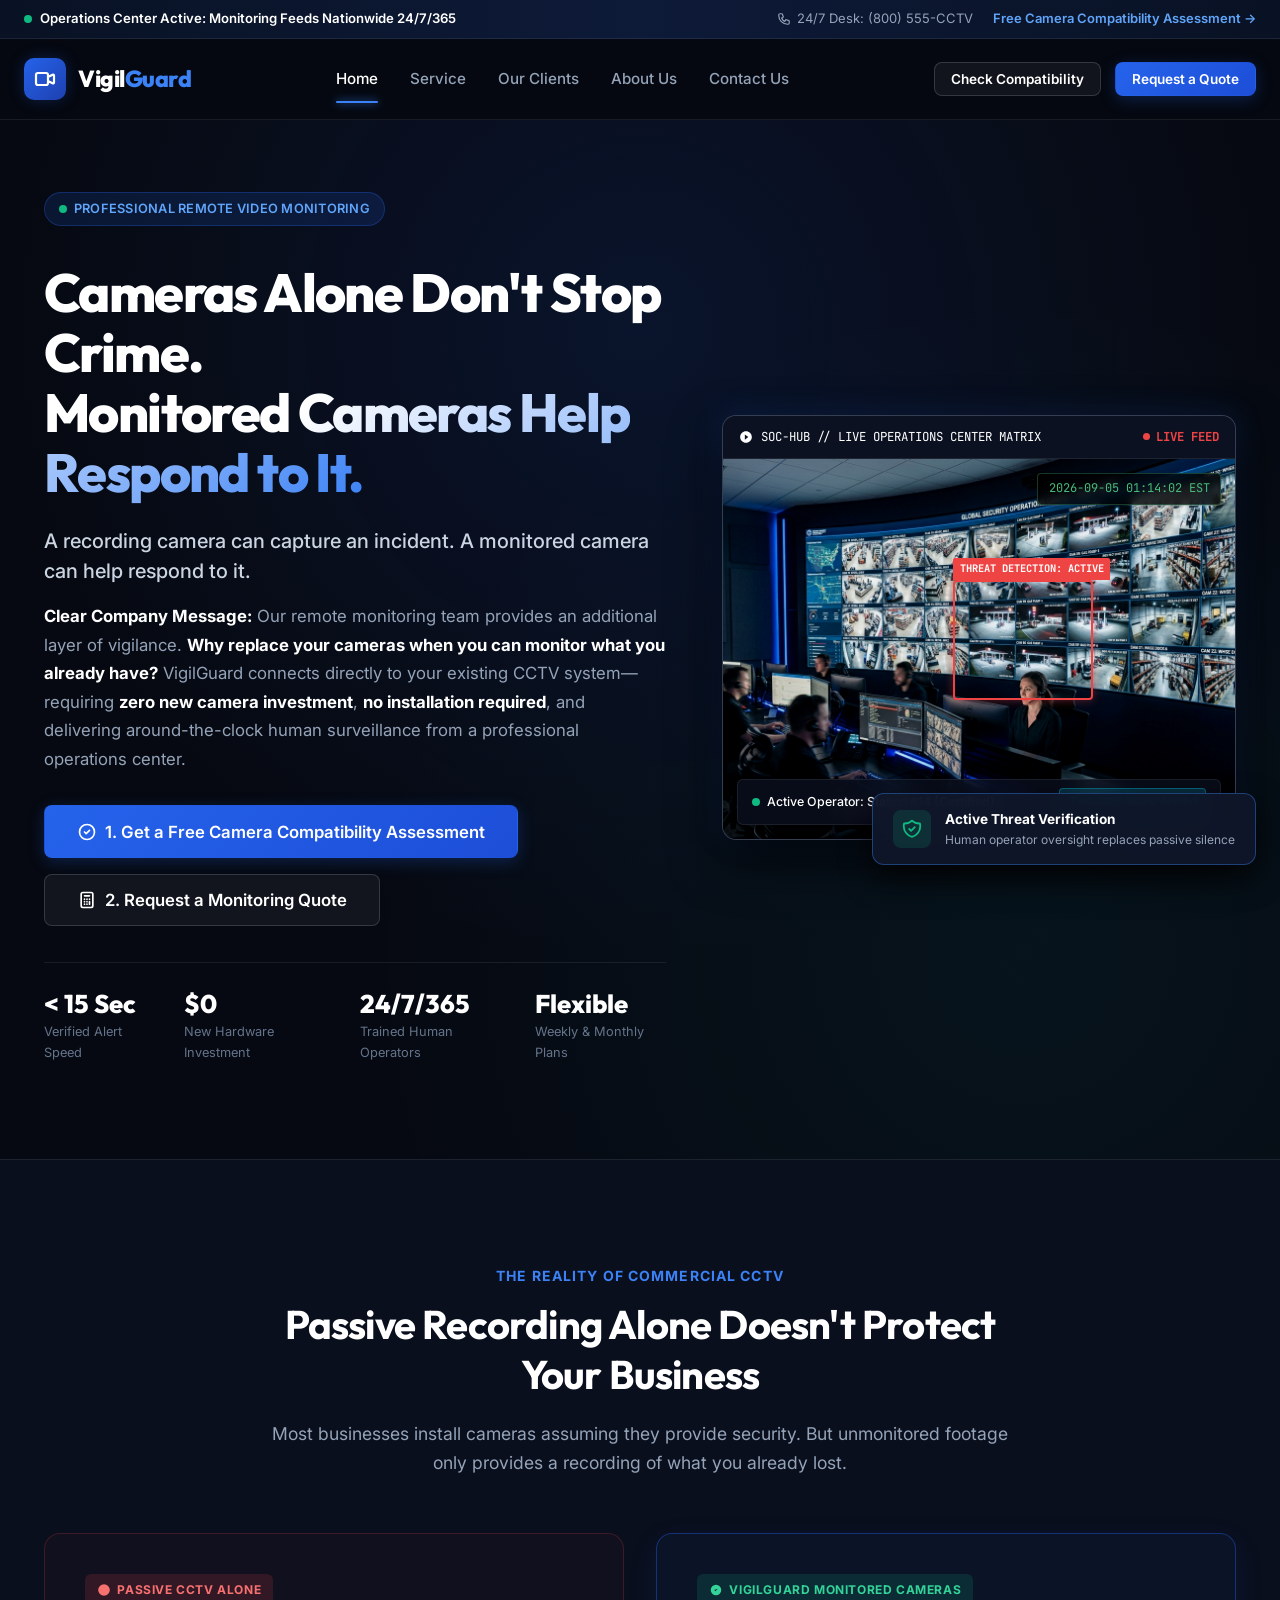
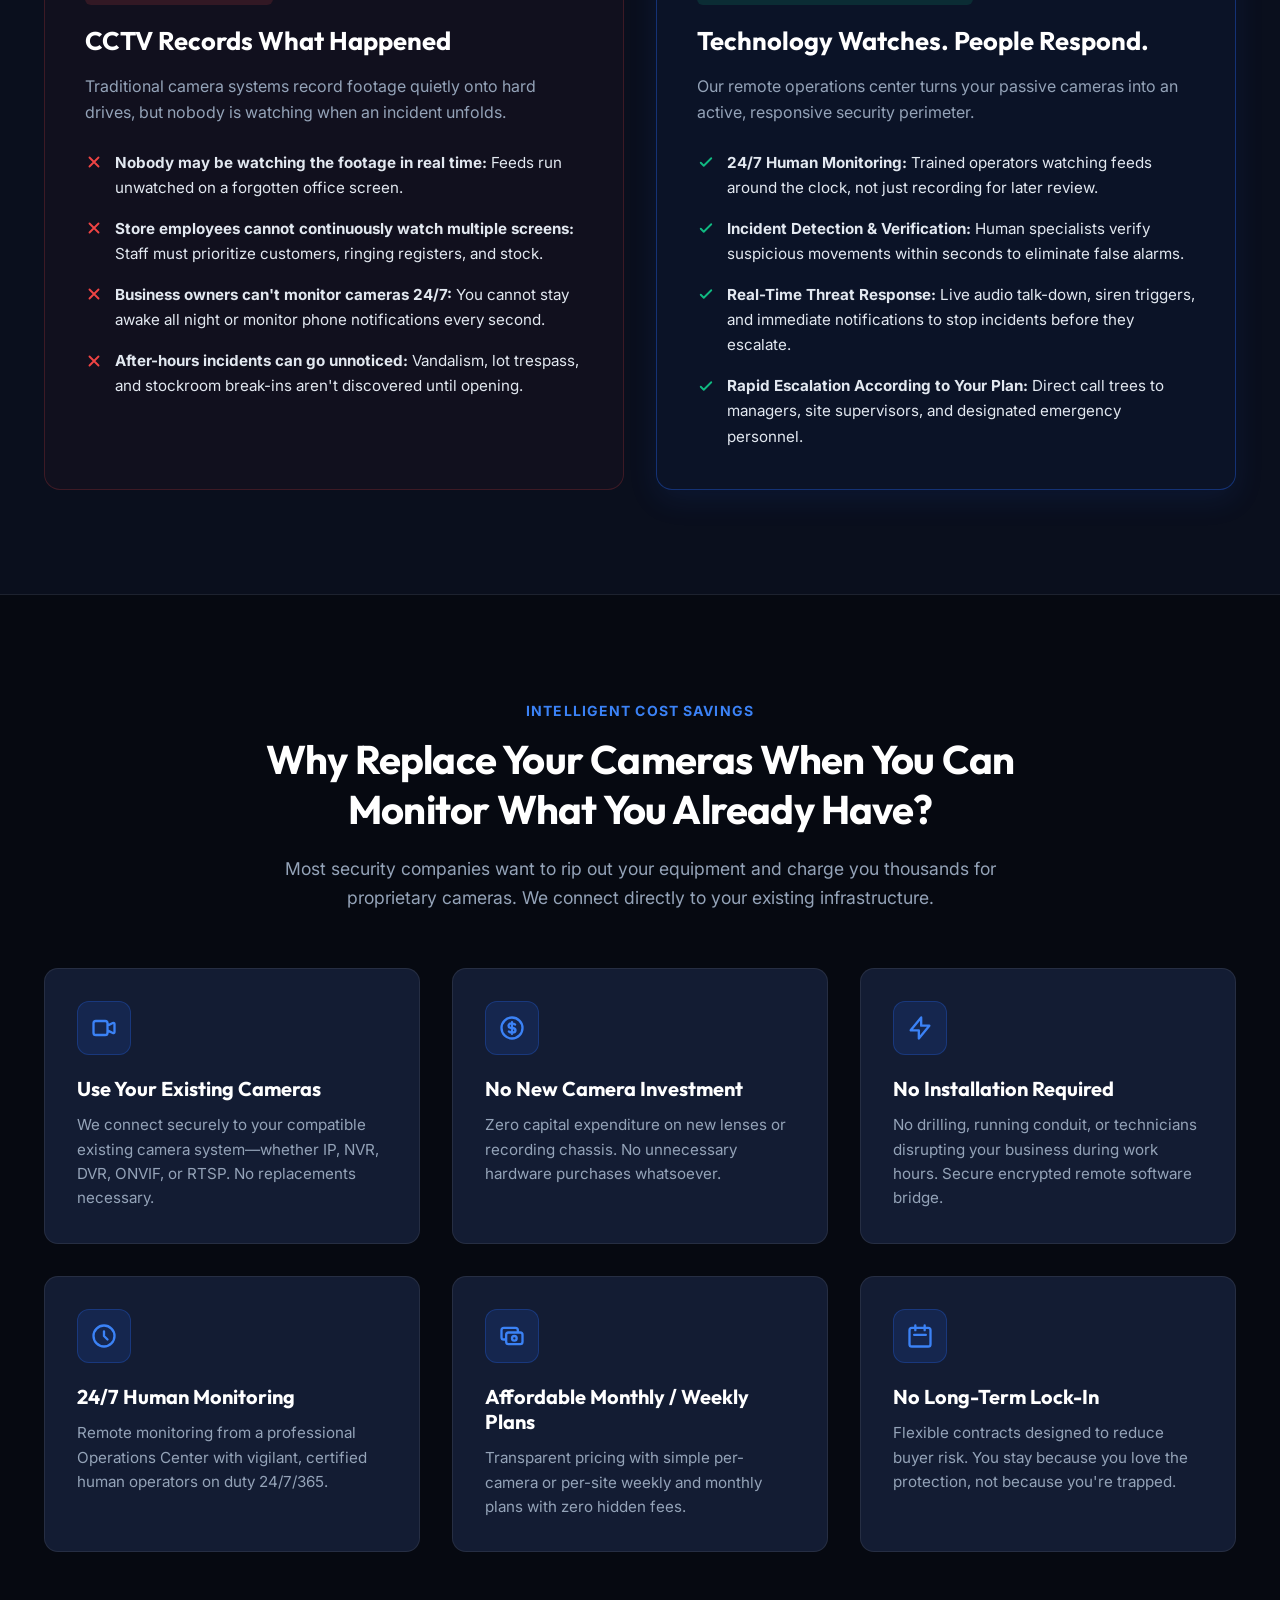
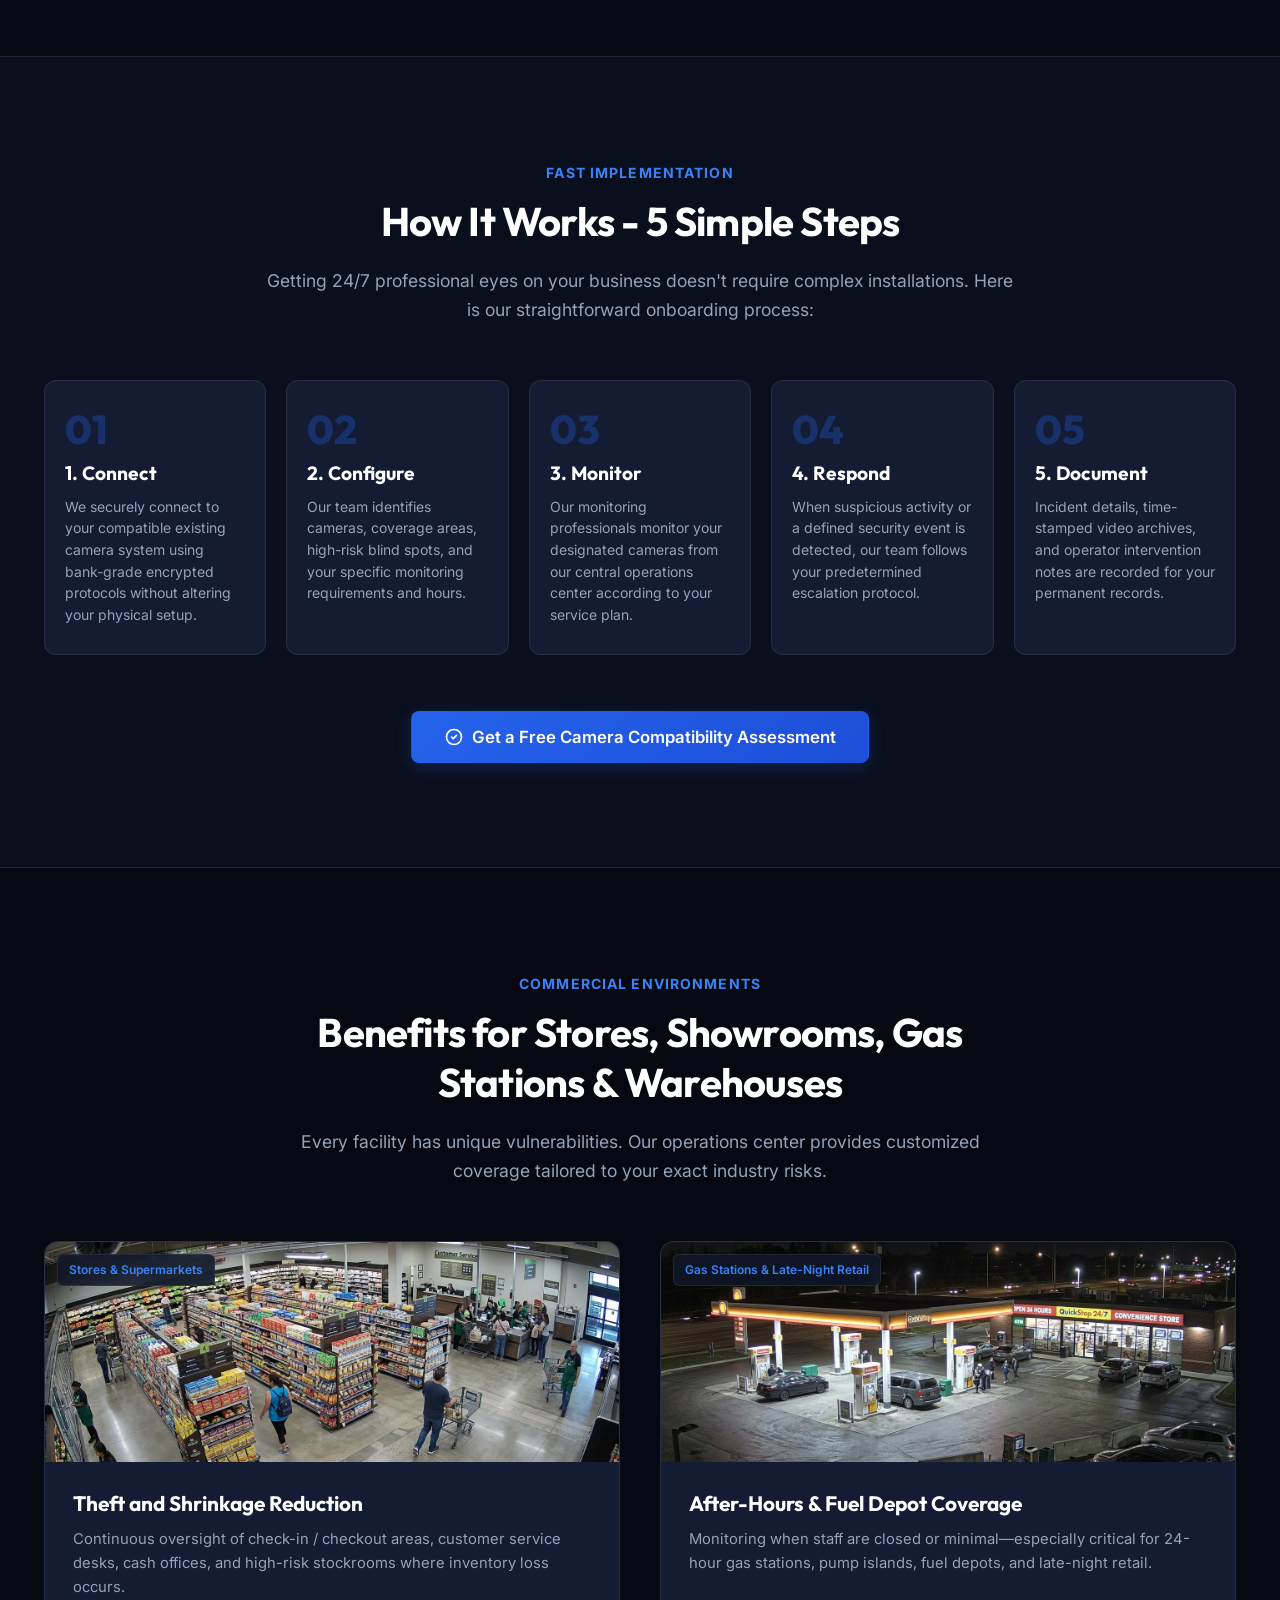
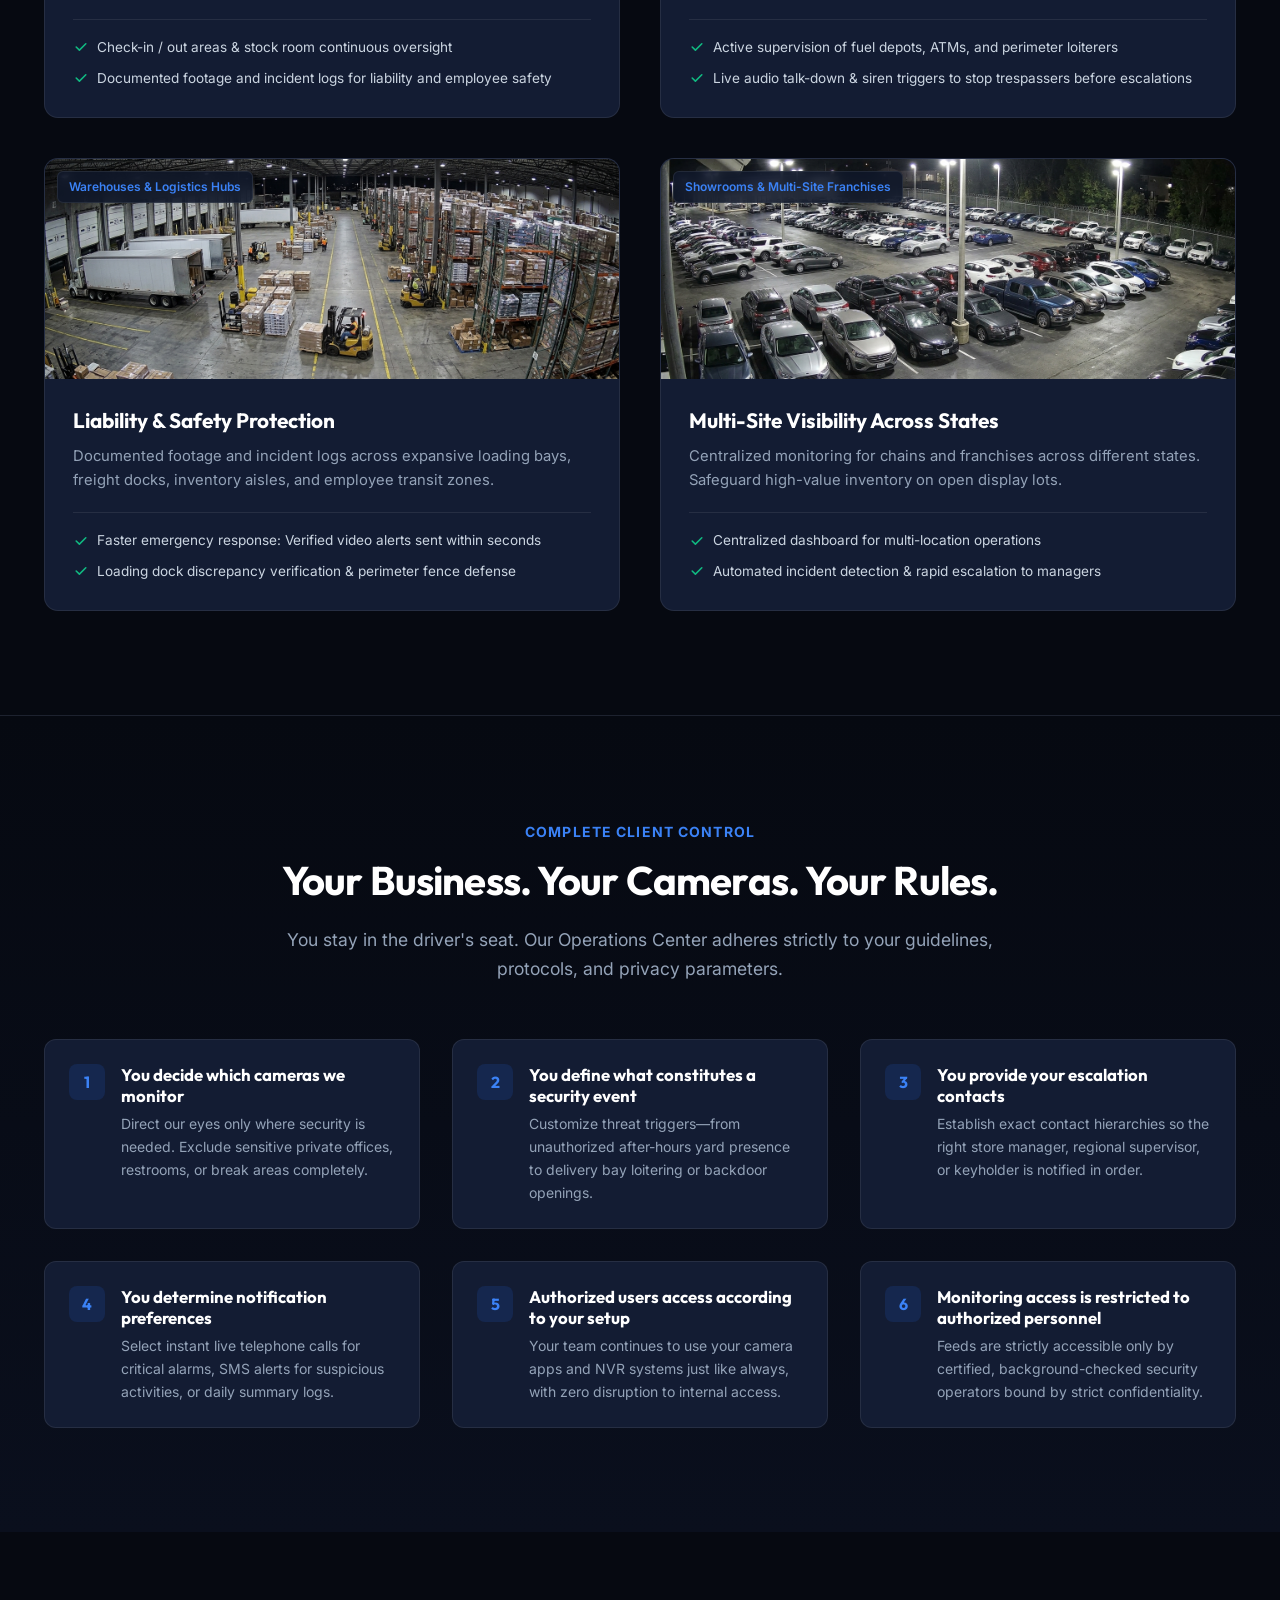
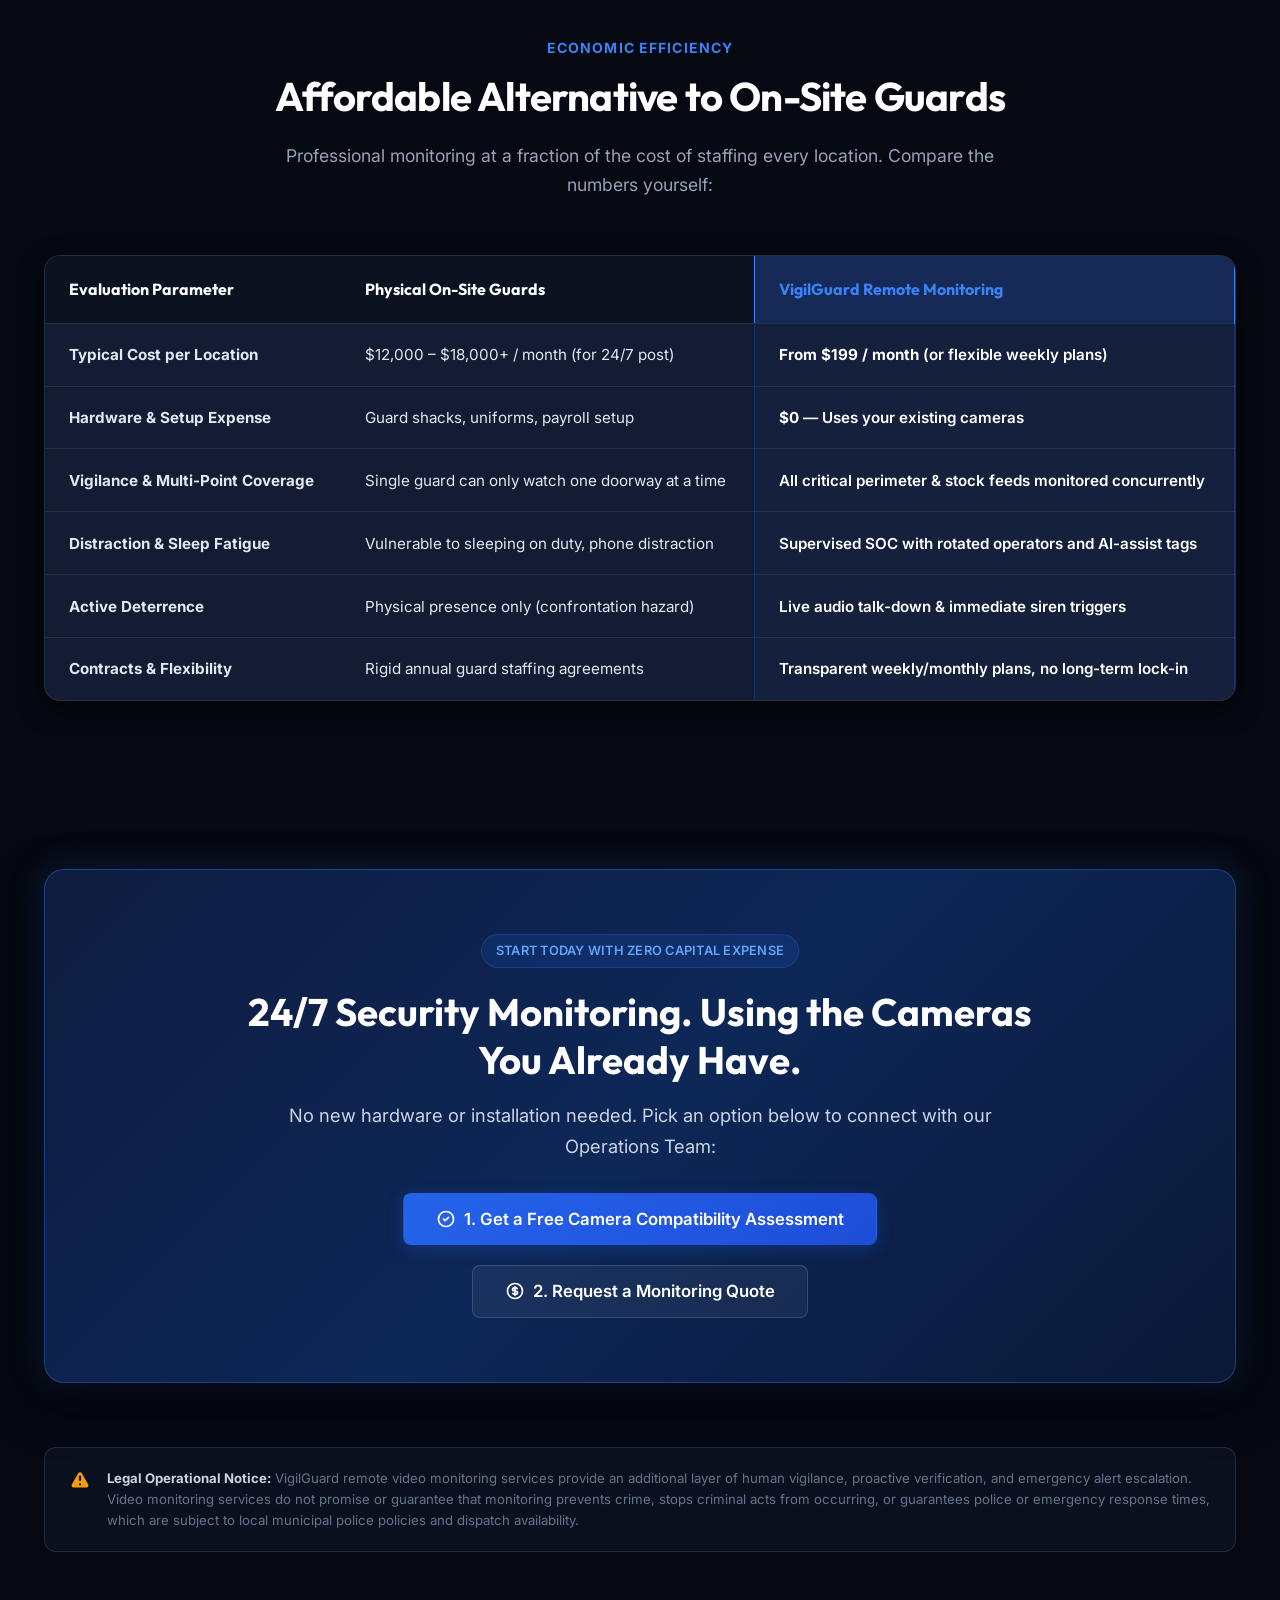
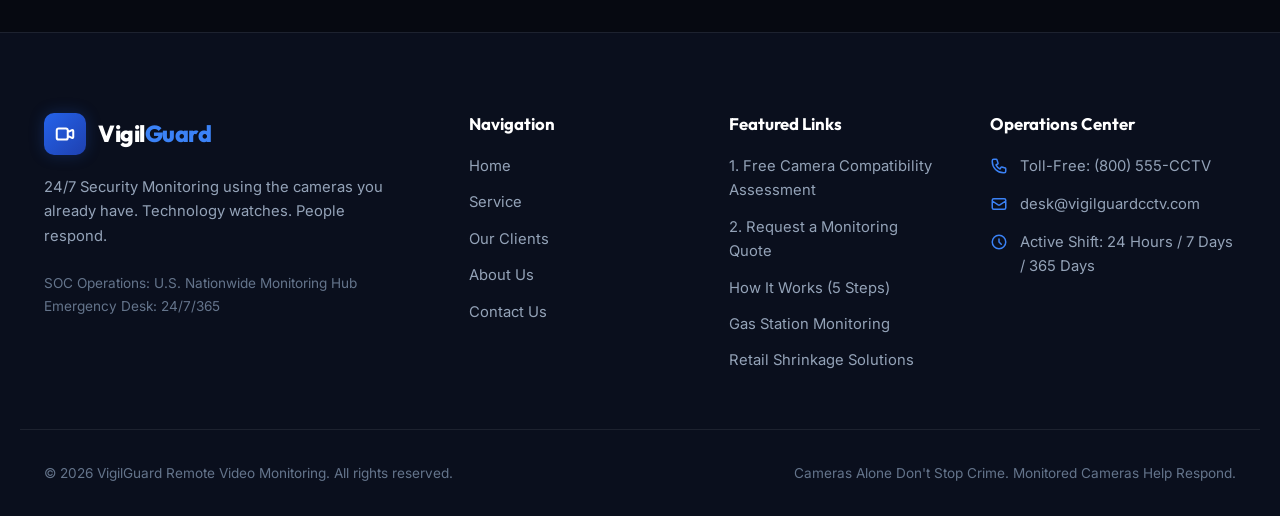
==== index.html @ 1b57db6b "VigilGuard-CCTV-Website-Initial-Commit" ====
<!DOCTYPE html>
<html lang="en">
<head>
  <meta charset="UTF-8">
  <meta name="viewport" content="width=device-width, initial-scale=1.0">
  <title>VigilGuard | 24/7 Remote CCTV Video Monitoring Using Your Existing Cameras</title>
  <meta name="description" content="Cameras alone don't stop crime. Transform your existing CCTV cameras into an active 24/7 monitored security operations center. No new hardware, no installation required.">
  <link rel="preconnect" href="https://fonts.googleapis.com">
  <link rel="preconnect" href="https://fonts.gstatic.com" crossorigin>
  <link href="https://fonts.googleapis.com/css2?family=Inter:wght@400;500;600;700&family=JetBrains+Mono:wght@400;500;600;700&family=Outfit:wght@600;700;800;900&display=swap" rel="stylesheet">
  <link rel="stylesheet" href="assets/css/style.css">
</head>
<body>

  <!-- Top Operational Status Bar -->
  <div class="top-status-bar">
    <div class="container-wide top-status-content">
      <div class="live-indicator">
        <span class="pulse-dot"></span>
        <span>Operations Center Active: Monitoring Feeds Nationwide 24/7/365</span>
      </div>
      <div class="top-links">
        <span class="top-link-item">
          <svg width="14" height="14" fill="none" stroke="currentColor" stroke-width="2" viewBox="0 0 24 24"><path d="M3 5a2 2 0 012-2h3.28a1 1 0 01.948.684l1.498 4.493a1 1 0 01-.502 1.21l-2.257 1.13a11.042 11.042 0 005.516 5.516l1.13-2.257a1 1 0 011.21-.502l4.493 1.498a1 1 0 01.684.949V19a2 2 0 01-2 2h-1C9.716 21 3 14.284 3 6V5z"/></svg>
          24/7 Desk: (800) 555-CCTV
        </span>
        <a href="#" class="top-link-item open-assessment-modal" style="color: #60a5fa; font-weight: 600;">
          Free Camera Compatibility Assessment &rarr;
        </a>
      </div>
    </div>
  </div>

  <!-- Header & Navigation -->
  <header class="site-header">
    <div class="container-wide header-container">
      <a href="index.html" class="brand-logo">
        <div class="brand-logo-icon">
          <svg width="24" height="24" fill="none" stroke="currentColor" stroke-width="2.2" viewBox="0 0 24 24"><path stroke-linecap="round" stroke-linejoin="round" d="M15 10l4.553-2.276A1 1 0 0121 8.618v6.764a1 1 0 01-1.447.894L15 14M5 18h8a2 2 0 002-2V8a2 2 0 00-2-2H5a2 2 0 00-2 2v8a2 2 0 002 2z"/></svg>
        </div>
        <div>Vigil<span>Guard</span></div>
      </a>

      <nav class="nav-menu">
        <a href="index.html" class="nav-link active">Home</a>
        <a href="services.html" class="nav-link">Service</a>
        <a href="clients.html" class="nav-link">Our Clients</a>
        <a href="about.html" class="nav-link">About Us</a>
        <a href="contact.html" class="nav-link">Contact Us</a>
      </nav>

      <div class="header-actions">
        <button class="btn btn-secondary btn-sm open-assessment-modal">Check Compatibility</button>
        <button class="btn btn-primary btn-sm open-quote-modal">Request a Quote</button>
      </div>

      <button class="mobile-toggle" aria-label="Toggle Navigation">
        <svg width="28" height="28" fill="none" stroke="currentColor" stroke-width="2" viewBox="0 0 24 24"><path stroke-linecap="round" stroke-linejoin="round" d="M4 6h16M4 12h16M4 18h16"/></svg>
      </button>
    </div>
  </header>

  <!-- Hero Section -->
  <section class="hero-section">
    <div class="container hero-grid">
      <div class="hero-content">
        <div class="badge badge-blue" style="margin-bottom: 1rem;">
          <span class="pulse-dot"></span>
          Professional Remote Video Monitoring
        </div>
        <h1 class="hero-headline">
          Cameras Alone Don't Stop Crime. <br>
          <span class="text-gradient">Monitored Cameras Help Respond to It.</span>
        </h1>
        <p class="hero-subheadline">
          A recording camera can capture an incident. A monitored camera can help respond to it.
        </p>
        <p class="hero-statement">
          <strong>Clear Company Message:</strong> Our remote monitoring team provides an additional layer of vigilance. <strong>Why replace your cameras when you can monitor what you already have?</strong> VigilGuard connects directly to your existing CCTV system—requiring <strong>zero new camera investment</strong>, <strong>no installation required</strong>, and delivering around-the-clock human surveillance from a professional operations center.
        </p>

        <div class="hero-cta-group">
          <button class="btn btn-primary btn-lg open-assessment-modal">
            <svg width="20" height="20" fill="none" stroke="currentColor" stroke-width="2" viewBox="0 0 24 24"><path stroke-linecap="round" stroke-linejoin="round" d="M9 12l2 2 4-4m6 2a9 9 0 11-18 0 9 9 0 0118 0z"/></svg>
            1. Get a Free Camera Compatibility Assessment
          </button>
          <button class="btn btn-secondary btn-lg open-quote-modal">
            <svg width="20" height="20" fill="none" stroke="currentColor" stroke-width="2" viewBox="0 0 24 24"><path stroke-linecap="round" stroke-linejoin="round" d="M9 7h6m0 10v-3m-3 3h.01M9 17h.01M9 14h.01M12 14h.01M15 11h.01M12 11h.01M9 11h.01M7 21h10a2 2 0 002-2V5a2 2 0 00-2-2H7a2 2 0 00-2 2v14a2 2 0 002 2z"/></svg>
            2. Request a Monitoring Quote
          </button>
        </div>

        <div class="hero-trust-bar">
          <div class="trust-item">
            <div class="trust-number">&lt; 15 Sec</div>
            <div class="trust-label">Verified Alert Speed</div>
          </div>
          <div class="trust-item">
            <div class="trust-number">$0</div>
            <div class="trust-label">New Hardware Investment</div>
          </div>
          <div class="trust-item">
            <div class="trust-number">24/7/365</div>
            <div class="trust-label">Trained Human Operators</div>
          </div>
          <div class="trust-item">
            <div class="trust-number">Flexible</div>
            <div class="trust-label">Weekly & Monthly Plans</div>
          </div>
        </div>
      </div>

      <!-- Hero Visual Feed Simulation -->
      <div class="hero-media-wrap">
        <div class="cctv-frame">
          <div class="cctv-header-bar">
            <div class="cctv-title-tag">
              <svg width="14" height="14" fill="currentColor" viewBox="0 0 24 24"><path d="M12 2C6.48 2 2 6.48 2 12s4.48 10 10 10 10-4.48 10-10S17.52 2 12 2zm-2 14.5v-9l6 4.5-6 4.5z"/></svg>
              <span>SOC-HUB // LIVE OPERATIONS CENTER MATRIX</span>
            </div>
            <div class="rec-pulse">
              <span class="rec-dot"></span>
              <span>LIVE FEED</span>
            </div>
          </div>
          <div class="cctv-viewport">
            <img src="assets/images/hero-soc.jpg" alt="VigilGuard Security Operations Center with curved monitoring screens" class="cctv-img">
            <div class="cctv-hud-timestamp live-cctv-time">2026-09-05 01:14:02 EST</div>
            <div class="cctv-detection-box">
              <span class="detection-tag">THREAT DETECTION: ACTIVE</span>
            </div>
            <div class="cctv-hud-status-bottom">
              <div class="operator-tag">
                <span class="pulse-dot"></span>
                <span>Active Operator: Station #14 (Certified)</span>
              </div>
              <div class="talkdown-badge">Two-Way Voice Armed</div>
            </div>
          </div>
        </div>

        <div class="hero-floating-badge">
          <div class="floating-icon">
            <svg width="22" height="22" fill="none" stroke="currentColor" stroke-width="2" viewBox="0 0 24 24"><path stroke-linecap="round" stroke-linejoin="round" d="M9 12l2 2 4-4m5.618-4.016A11.955 11.955 0 0112 2.944a11.955 11.955 0 01-8.618 3.04A12.02 12.02 0 003 9c0 5.591 3.824 10.29 9 11.622 5.176-1.332 9-6.03 9-11.622 0-1.042-.133-2.052-.382-3.016z"/></svg>
          </div>
          <div>
            <div class="floating-text-title">Active Threat Verification</div>
            <div class="floating-text-desc">Human operator oversight replaces passive silence</div>
          </div>
        </div>
      </div>
    </div>
  </section>

  <!-- Reality Section: Passive Recording vs Active Monitored -->
  <section class="section reality-section">
    <div class="container">
      <div class="section-title-wrap">
        <span class="section-subtitle">The Reality of Commercial CCTV</span>
        <h2 class="section-heading">Passive Recording Alone Doesn't Protect Your Business</h2>
        <p class="section-desc">
          Most businesses install cameras assuming they provide security. But unmonitored footage only provides a recording of what you already lost.
        </p>
      </div>

      <div class="comparison-card-grid">
        <!-- Card 1: Passive Recording -->
        <div class="comp-card comp-card-passive">
          <div class="comp-badge comp-badge-bad">
            <svg width="14" height="14" fill="currentColor" viewBox="0 0 24 24"><circle cx="12" cy="12" r="10"/></svg>
            Passive CCTV Alone
          </div>
          <h3>CCTV Records What Happened</h3>
          <p>Traditional camera systems record footage quietly onto hard drives, but nobody is watching when an incident unfolds.</p>
          <div class="comp-list">
            <div class="comp-item">
              <svg class="comp-icon-bad" width="18" height="18" fill="none" stroke="currentColor" stroke-width="2.5" viewBox="0 0 24 24"><path stroke-linecap="round" stroke-linejoin="round" d="M6 18L18 6M6 6l12 12"/></svg>
              <span><strong>Nobody may be watching the footage in real time:</strong> Feeds run unwatched on a forgotten office screen.</span>
            </div>
            <div class="comp-item">
              <svg class="comp-icon-bad" width="18" height="18" fill="none" stroke="currentColor" stroke-width="2.5" viewBox="0 0 24 24"><path stroke-linecap="round" stroke-linejoin="round" d="M6 18L18 6M6 6l12 12"/></svg>
              <span><strong>Store employees cannot continuously watch multiple screens:</strong> Staff must prioritize customers, ringing registers, and stock.</span>
            </div>
            <div class="comp-item">
              <svg class="comp-icon-bad" width="18" height="18" fill="none" stroke="currentColor" stroke-width="2.5" viewBox="0 0 24 24"><path stroke-linecap="round" stroke-linejoin="round" d="M6 18L18 6M6 6l12 12"/></svg>
              <span><strong>Business owners can't monitor cameras 24/7:</strong> You cannot stay awake all night or monitor phone notifications every second.</span>
            </div>
            <div class="comp-item">
              <svg class="comp-icon-bad" width="18" height="18" fill="none" stroke="currentColor" stroke-width="2.5" viewBox="0 0 24 24"><path stroke-linecap="round" stroke-linejoin="round" d="M6 18L18 6M6 6l12 12"/></svg>
              <span><strong>After-hours incidents can go unnoticed:</strong> Vandalism, lot trespass, and stockroom break-ins aren't discovered until opening.</span>
            </div>
          </div>
        </div>

        <!-- Card 2: Active Remote Monitoring -->
        <div class="comp-card comp-card-monitored">
          <div class="comp-badge comp-badge-good">
            <svg width="14" height="14" fill="currentColor" viewBox="0 0 24 24"><path d="M9 12l2 2 4-4m6 2a9 9 0 11-18 0 9 9 0 0118 0z"/></svg>
            VigilGuard Monitored Cameras
          </div>
          <h3>Technology Watches. People Respond.</h3>
          <p>Our remote operations center turns your passive cameras into an active, responsive security perimeter.</p>
          <div class="comp-list">
            <div class="comp-item">
              <svg class="comp-icon-good" width="18" height="18" fill="none" stroke="currentColor" stroke-width="2.5" viewBox="0 0 24 24"><path stroke-linecap="round" stroke-linejoin="round" d="M5 13l4 4L19 7"/></svg>
              <span><strong>24/7 Human Monitoring:</strong> Trained operators watching feeds around the clock, not just recording for later review.</span>
            </div>
            <div class="comp-item">
              <svg class="comp-icon-good" width="18" height="18" fill="none" stroke="currentColor" stroke-width="2.5" viewBox="0 0 24 24"><path stroke-linecap="round" stroke-linejoin="round" d="M5 13l4 4L19 7"/></svg>
              <span><strong>Incident Detection & Verification:</strong> Human specialists verify suspicious movements within seconds to eliminate false alarms.</span>
            </div>
            <div class="comp-item">
              <svg class="comp-icon-good" width="18" height="18" fill="none" stroke="currentColor" stroke-width="2.5" viewBox="0 0 24 24"><path stroke-linecap="round" stroke-linejoin="round" d="M5 13l4 4L19 7"/></svg>
              <span><strong>Real-Time Threat Response:</strong> Live audio talk-down, siren triggers, and immediate notifications to stop incidents before they escalate.</span>
            </div>
            <div class="comp-item">
              <svg class="comp-icon-good" width="18" height="18" fill="none" stroke="currentColor" stroke-width="2.5" viewBox="0 0 24 24"><path stroke-linecap="round" stroke-linejoin="round" d="M5 13l4 4L19 7"/></svg>
              <span><strong>Rapid Escalation According to Your Plan:</strong> Direct call trees to managers, site supervisors, and designated emergency personnel.</span>
            </div>
          </div>
        </div>
      </div>
    </div>
  </section>

  <!-- Value Proposition: Why Replace Cameras -->
  <section class="section">
    <div class="container">
      <div class="section-title-wrap">
        <span class="section-subtitle">Intelligent Cost Savings</span>
        <h2 class="section-heading">Why Replace Your Cameras When You Can Monitor What You Already Have?</h2>
        <p class="section-desc">
          Most security companies want to rip out your equipment and charge you thousands for proprietary cameras. We connect directly to your existing infrastructure.
        </p>
      </div>

      <div class="grid-3">
        <div class="feature-card">
          <div class="feature-icon-box">
            <svg width="28" height="28" fill="none" stroke="currentColor" stroke-width="2" viewBox="0 0 24 24"><path stroke-linecap="round" stroke-linejoin="round" d="M15 10l4.553-2.276A1 1 0 0121 8.618v6.764a1 1 0 01-1.447.894L15 14M5 18h8a2 2 0 002-2V8a2 2 0 00-2-2H5a2 2 0 00-2 2v8a2 2 0 002 2z"/></svg>
          </div>
          <h3>Use Your Existing Cameras</h3>
          <p>We connect securely to your compatible existing camera system—whether IP, NVR, DVR, ONVIF, or RTSP. No replacements necessary.</p>
        </div>

        <div class="feature-card">
          <div class="feature-icon-box">
            <svg width="28" height="28" fill="none" stroke="currentColor" stroke-width="2" viewBox="0 0 24 24"><path stroke-linecap="round" stroke-linejoin="round" d="M12 8c-1.657 0-3 .895-3 2s1.343 2 3 2 3 .895 3 2-1.343 2-3 2m0-8c1.11 0 2.08.402 2.599 1M12 8V7m0 1v8m0 0v1m0-1c-1.11 0-2.08-.402-2.599-1M21 12a9 9 0 11-18 0 9 9 0 0118 0z"/></svg>
          </div>
          <h3>No New Camera Investment</h3>
          <p>Zero capital expenditure on new lenses or recording chassis. No unnecessary hardware purchases whatsoever.</p>
        </div>

        <div class="feature-card">
          <div class="feature-icon-box">
            <svg width="28" height="28" fill="none" stroke="currentColor" stroke-width="2" viewBox="0 0 24 24"><path stroke-linecap="round" stroke-linejoin="round" d="M13 10V3L4 14h7v7l9-11h-7z"/></svg>
          </div>
          <h3>No Installation Required</h3>
          <p>No drilling, running conduit, or technicians disrupting your business during work hours. Secure encrypted remote software bridge.</p>
        </div>

        <div class="feature-card">
          <div class="feature-icon-box">
            <svg width="28" height="28" fill="none" stroke="currentColor" stroke-width="2" viewBox="0 0 24 24"><path stroke-linecap="round" stroke-linejoin="round" d="M12 8v4l3 3m6-3a9 9 0 11-18 0 9 9 0 0118 0z"/></svg>
          </div>
          <h3>24/7 Human Monitoring</h3>
          <p>Remote monitoring from a professional Operations Center with vigilant, certified human operators on duty 24/7/365.</p>
        </div>

        <div class="feature-card">
          <div class="feature-icon-box">
            <svg width="28" height="28" fill="none" stroke="currentColor" stroke-width="2" viewBox="0 0 24 24"><path stroke-linecap="round" stroke-linejoin="round" d="M17 9V7a2 2 0 00-2-2H5a2 2 0 00-2 2v6a2 2 0 002 2h2m2 4h10a2 2 0 002-2v-6a2 2 0 00-2-2H9a2 2 0 00-2 2v6a2 2 0 002 2zm7-5a2 2 0 11-4 0 2 2 0 014 0z"/></svg>
          </div>
          <h3>Affordable Monthly / Weekly Plans</h3>
          <p>Transparent pricing with simple per-camera or per-site weekly and monthly plans with zero hidden fees.</p>
        </div>

        <div class="feature-card">
          <div class="feature-icon-box">
            <svg width="28" height="28" fill="none" stroke="currentColor" stroke-width="2" viewBox="0 0 24 24"><path stroke-linecap="round" stroke-linejoin="round" d="M8 7V3m8 4V3m-9 8h10M5 21h14a2 2 0 002-2V7a2 2 0 00-2-2H5a2 2 0 00-2 2v12a2 2 0 002 2z"/></svg>
          </div>
          <h3>No Long-Term Lock-In</h3>
          <p>Flexible contracts designed to reduce buyer risk. You stay because you love the protection, not because you're trapped.</p>
        </div>
      </div>
    </div>
  </section>

  <!-- How It Works - 5 Simple Steps [Highlighted on Website] -->
  <section class="section" style="background: var(--bg-darker); border-top: 1px solid var(--border-subtle); border-bottom: 1px solid var(--border-subtle);">
    <div class="container">
      <div class="section-title-wrap">
        <span class="section-subtitle">Fast Implementation</span>
        <h2 class="section-heading">How It Works - 5 Simple Steps</h2>
        <p class="section-desc">
          Getting 24/7 professional eyes on your business doesn't require complex installations. Here is our straightforward onboarding process:
        </p>
      </div>

      <div class="steps-timeline-wrap">
        <div class="steps-grid">
          <!-- Step 1 -->
          <div class="step-card">
            <div class="step-number">01</div>
            <h3>1. Connect</h3>
            <p>We securely connect to your compatible existing camera system using bank-grade encrypted protocols without altering your physical setup.</p>
          </div>

          <!-- Step 2 -->
          <div class="step-card">
            <div class="step-number">02</div>
            <h3>2. Configure</h3>
            <p>Our team identifies cameras, coverage areas, high-risk blind spots, and your specific monitoring requirements and hours.</p>
          </div>

          <!-- Step 3 -->
          <div class="step-card">
            <div class="step-number">03</div>
            <h3>3. Monitor</h3>
            <p>Our monitoring professionals monitor your designated cameras from our central operations center according to your service plan.</p>
          </div>

          <!-- Step 4 -->
          <div class="step-card">
            <div class="step-number">04</div>
            <h3>4. Respond</h3>
            <p>When suspicious activity or a defined security event is detected, our team follows your predetermined escalation protocol.</p>
          </div>

          <!-- Step 5 -->
          <div class="step-card">
            <div class="step-number">05</div>
            <h3>5. Document</h3>
            <p>Incident details, time-stamped video archives, and operator intervention notes are recorded for your permanent records.</p>
          </div>
        </div>
      </div>

      <div style="text-align: center; margin-top: 3.5rem;">
        <button class="btn btn-primary btn-lg open-assessment-modal">
          <svg width="20" height="20" fill="none" stroke="currentColor" stroke-width="2" viewBox="0 0 24 24"><path stroke-linecap="round" stroke-linejoin="round" d="M9 12l2 2 4-4m6 2a9 9 0 11-18 0 9 9 0 0118 0z"/></svg>
          Get a Free Camera Compatibility Assessment
        </button>
      </div>
    </div>
  </section>

  <!-- Industries & Key Benefits Grid (With Proper Photographic Imagery) -->
  <section class="section">
    <div class="container">
      <div class="section-title-wrap">
        <span class="section-subtitle">Commercial Environments</span>
        <h2 class="section-heading">Benefits for Stores, Showrooms, Gas Stations & Warehouses</h2>
        <p class="section-desc">
          Every facility has unique vulnerabilities. Our operations center provides customized coverage tailored to your exact industry risks.
        </p>
      </div>

      <div class="grid-2" style="gap: 2.5rem;">
        <!-- Sector 1: Retail & Supermarkets -->
        <div class="industry-card">
          <div class="industry-thumb">
            <img src="assets/images/retail-cctv.jpg" alt="Retail supermarket surveillance feed view">
            <div class="industry-tag">Stores & Supermarkets</div>
          </div>
          <div class="industry-body">
            <h3>Theft and Shrinkage Reduction</h3>
            <p>Continuous oversight of check-in / checkout areas, customer service desks, cash offices, and high-risk stockrooms where inventory loss occurs.</p>
            <div class="industry-benefits-list">
              <div class="industry-benefit-item">
                <svg width="16" height="16" fill="currentColor" viewBox="0 0 20 20"><path fill-rule="evenodd" d="M16.707 5.293a1 1 0 010 1.414l-8 8a1 1 0 01-1.414 0l-4-4a1 1 0 011.414-1.414L8 12.586l7.293-7.293a1 1 0 011.414 0z" clip-rule="evenodd"/></svg>
                <span>Check-in / out areas & stock room continuous oversight</span>
              </div>
              <div class="industry-benefit-item">
                <svg width="16" height="16" fill="currentColor" viewBox="0 0 20 20"><path fill-rule="evenodd" d="M16.707 5.293a1 1 0 010 1.414l-8 8a1 1 0 01-1.414 0l-4-4a1 1 0 011.414-1.414L8 12.586l7.293-7.293a1 1 0 011.414 0z" clip-rule="evenodd"/></svg>
                <span>Documented footage and incident logs for liability and employee safety</span>
              </div>
            </div>
          </div>
        </div>

        <!-- Sector 2: Gas Stations & Convenience -->
        <div class="industry-card">
          <div class="industry-thumb">
            <img src="assets/images/gas-station-cctv.jpg" alt="Night gas station CCTV feed with illuminated pumps">
            <div class="industry-tag">Gas Stations & Late-Night Retail</div>
          </div>
          <div class="industry-body">
            <h3>After-Hours & Fuel Depot Coverage</h3>
            <p>Monitoring when staff are closed or minimal—especially critical for 24-hour gas stations, pump islands, fuel depots, and late-night retail.</p>
            <div class="industry-benefits-list">
              <div class="industry-benefit-item">
                <svg width="16" height="16" fill="currentColor" viewBox="0 0 20 20"><path fill-rule="evenodd" d="M16.707 5.293a1 1 0 010 1.414l-8 8a1 1 0 01-1.414 0l-4-4a1 1 0 011.414-1.414L8 12.586l7.293-7.293a1 1 0 011.414 0z" clip-rule="evenodd"/></svg>
                <span>Active supervision of fuel depots, ATMs, and perimeter loiterers</span>
              </div>
              <div class="industry-benefit-item">
                <svg width="16" height="16" fill="currentColor" viewBox="0 0 20 20"><path fill-rule="evenodd" d="M16.707 5.293a1 1 0 010 1.414l-8 8a1 1 0 01-1.414 0l-4-4a1 1 0 011.414-1.414L8 12.586l7.293-7.293a1 1 0 011.414 0z" clip-rule="evenodd"/></svg>
                <span>Live audio talk-down & siren triggers to stop trespassers before escalations</span>
              </div>
            </div>
          </div>
        </div>

        <!-- Sector 3: Warehouses & Logistics -->
        <div class="industry-card">
          <div class="industry-thumb">
            <img src="assets/images/warehouse-cctv.jpg" alt="Industrial warehouse camera view of pallets and loading docks">
            <div class="industry-tag">Warehouses & Logistics Hubs</div>
          </div>
          <div class="industry-body">
            <h3>Liability & Safety Protection</h3>
            <p>Documented footage and incident logs across expansive loading bays, freight docks, inventory aisles, and employee transit zones.</p>
            <div class="industry-benefits-list">
              <div class="industry-benefit-item">
                <svg width="16" height="16" fill="currentColor" viewBox="0 0 20 20"><path fill-rule="evenodd" d="M16.707 5.293a1 1 0 010 1.414l-8 8a1 1 0 01-1.414 0l-4-4a1 1 0 011.414-1.414L8 12.586l7.293-7.293a1 1 0 011.414 0z" clip-rule="evenodd"/></svg>
                <span>Faster emergency response: Verified video alerts sent within seconds</span>
              </div>
              <div class="industry-benefit-item">
                <svg width="16" height="16" fill="currentColor" viewBox="0 0 20 20"><path fill-rule="evenodd" d="M16.707 5.293a1 1 0 010 1.414l-8 8a1 1 0 01-1.414 0l-4-4a1 1 0 011.414-1.414L8 12.586l7.293-7.293a1 1 0 011.414 0z" clip-rule="evenodd"/></svg>
                <span>Loading dock discrepancy verification & perimeter fence defense</span>
              </div>
            </div>
          </div>
        </div>

        <!-- Sector 4: Showrooms & Dealerships -->
        <div class="industry-card">
          <div class="industry-thumb">
            <img src="assets/images/dealership-cctv.jpg" alt="Automotive dealership lot under surveillance illumination">
            <div class="industry-tag">Showrooms & Multi-Site Franchises</div>
          </div>
          <div class="industry-body">
            <h3>Multi-Site Visibility Across States</h3>
            <p>Centralized monitoring for chains and franchises across different states. Safeguard high-value inventory on open display lots.</p>
            <div class="industry-benefits-list">
              <div class="industry-benefit-item">
                <svg width="16" height="16" fill="currentColor" viewBox="0 0 20 20"><path fill-rule="evenodd" d="M16.707 5.293a1 1 0 010 1.414l-8 8a1 1 0 01-1.414 0l-4-4a1 1 0 011.414-1.414L8 12.586l7.293-7.293a1 1 0 011.414 0z" clip-rule="evenodd"/></svg>
                <span>Centralized dashboard for multi-location operations</span>
              </div>
              <div class="industry-benefit-item">
                <svg width="16" height="16" fill="currentColor" viewBox="0 0 20 20"><path fill-rule="evenodd" d="M16.707 5.293a1 1 0 010 1.414l-8 8a1 1 0 01-1.414 0l-4-4a1 1 0 011.414-1.414L8 12.586l7.293-7.293a1 1 0 011.414 0z" clip-rule="evenodd"/></svg>
                <span>Automated incident detection & rapid escalation to managers</span>
              </div>
            </div>
          </div>
        </div>
      </div>
    </div>
  </section>

  <!-- Client Governance: Your Business. Your Cameras. Your Rules. -->
  <section class="section rules-section">
    <div class="container">
      <div class="section-title-wrap">
        <span class="section-subtitle">Complete Client Control</span>
        <h2 class="section-heading">Your Business. Your Cameras. Your Rules.</h2>
        <p class="section-desc">
          You stay in the driver's seat. Our Operations Center adheres strictly to your guidelines, protocols, and privacy parameters.
        </p>
      </div>

      <div class="grid-3">
        <div class="rule-box">
          <div class="rule-index">1</div>
          <div class="rule-content">
            <h4>You decide which cameras we monitor</h4>
            <p>Direct our eyes only where security is needed. Exclude sensitive private offices, restrooms, or break areas completely.</p>
          </div>
        </div>

        <div class="rule-box">
          <div class="rule-index">2</div>
          <div class="rule-content">
            <h4>You define what constitutes a security event</h4>
            <p>Customize threat triggers—from unauthorized after-hours yard presence to delivery bay loitering or backdoor openings.</p>
          </div>
        </div>

        <div class="rule-box">
          <div class="rule-index">3</div>
          <div class="rule-content">
            <h4>You provide your escalation contacts</h4>
            <p>Establish exact contact hierarchies so the right store manager, regional supervisor, or keyholder is notified in order.</p>
          </div>
        </div>

        <div class="rule-box">
          <div class="rule-index">4</div>
          <div class="rule-content">
            <h4>You determine notification preferences</h4>
            <p>Select instant live telephone calls for critical alarms, SMS alerts for suspicious activities, or daily summary logs.</p>
          </div>
        </div>

        <div class="rule-box">
          <div class="rule-index">5</div>
          <div class="rule-content">
            <h4>Authorized users access according to your setup</h4>
            <p>Your team continues to use your camera apps and NVR systems just like always, with zero disruption to internal access.</p>
          </div>
        </div>

        <div class="rule-box">
          <div class="rule-index">6</div>
          <div class="rule-content">
            <h4>Monitoring access is restricted to authorized personnel</h4>
            <p>Feeds are strictly accessible only by certified, background-checked security operators bound by strict confidentiality.</p>
          </div>
        </div>
      </div>
    </div>
  </section>

  <!-- Cost Comparison: Guards vs Monitored CCTV -->
  <section class="section">
    <div class="container">
      <div class="section-title-wrap">
        <span class="section-subtitle">Economic Efficiency</span>
        <h2 class="section-heading">Affordable Alternative to On-Site Guards</h2>
        <p class="section-desc">
          Professional monitoring at a fraction of the cost of staffing every location. Compare the numbers yourself:
        </p>
      </div>

      <div class="cost-table-wrap">
        <table class="cost-table">
          <thead>
            <tr>
              <th>Evaluation Parameter</th>
              <th>Physical On-Site Guards</th>
              <th class="highlight-col">VigilGuard Remote Monitoring</th>
            </tr>
          </thead>
          <tbody>
            <tr>
              <td><strong>Typical Cost per Location</strong></td>
              <td>$12,000 – $18,000+ / month (for 24/7 post)</td>
              <td class="highlight-col"><strong>From $199 / month</strong> (or flexible weekly plans)</td>
            </tr>
            <tr>
              <td><strong>Hardware & Setup Expense</strong></td>
              <td>Guard shacks, uniforms, payroll setup</td>
              <td class="highlight-col"><strong>$0</strong> — Uses your existing cameras</td>
            </tr>
            <tr>
              <td><strong>Vigilance & Multi-Point Coverage</strong></td>
              <td>Single guard can only watch one doorway at a time</td>
              <td class="highlight-col">All critical perimeter & stock feeds monitored concurrently</td>
            </tr>
            <tr>
              <td><strong>Distraction & Sleep Fatigue</strong></td>
              <td>Vulnerable to sleeping on duty, phone distraction</td>
              <td class="highlight-col">Supervised SOC with rotated operators and AI-assist tags</td>
            </tr>
            <tr>
              <td><strong>Active Deterrence</strong></td>
              <td>Physical presence only (confrontation hazard)</td>
              <td class="highlight-col">Live audio talk-down & immediate siren triggers</td>
            </tr>
            <tr>
              <td><strong>Contracts & Flexibility</strong></td>
              <td>Rigid annual guard staffing agreements</td>
              <td class="highlight-col">Transparent weekly/monthly plans, no long-term lock-in</td>
            </tr>
          </tbody>
        </table>
      </div>
    </div>
  </section>

  <!-- Two Primary Links / Call to Action Hub -->
  <section class="container">
    <div class="cta-banner-section">
      <div class="cta-banner-content">
        <span class="badge badge-blue" style="margin-bottom: 1.25rem;">Start Today With Zero Capital Expense</span>
        <h2 class="cta-banner-title">24/7 Security Monitoring. Using the Cameras You Already Have.</h2>
        <p class="cta-banner-desc">
          No new hardware or installation needed. Pick an option below to connect with our Operations Team:
        </p>
        <div class="cta-banner-actions">
          <button class="btn btn-primary btn-lg open-assessment-modal">
            <svg width="20" height="20" fill="none" stroke="currentColor" stroke-width="2" viewBox="0 0 24 24"><path stroke-linecap="round" stroke-linejoin="round" d="M9 12l2 2 4-4m6 2a9 9 0 11-18 0 9 9 0 0118 0z"/></svg>
            1. Get a Free Camera Compatibility Assessment
          </button>
          <button class="btn btn-secondary btn-lg open-quote-modal">
            <svg width="20" height="20" fill="none" stroke="currentColor" stroke-width="2" viewBox="0 0 24 24"><path stroke-linecap="round" stroke-linejoin="round" d="M12 8c-1.657 0-3 .895-3 2s1.343 2 3 2 3 .895 3 2-1.343 2-3 2m0-8c1.11 0 2.08.402 2.599 1M12 8V7m0 1v8m0 0v1m0-1c-1.11 0-2.08-.402-2.599-1M21 12a9 9 0 11-18 0 9 9 0 0118 0z"/></svg>
            2. Request a Monitoring Quote
          </button>
        </div>
      </div>
    </div>

    <!-- Mandatory Legal Compliance & Crime Prevention Disclaimer -->
    <div class="compliance-disclaimer-box">
      <svg class="compliance-icon" width="22" height="22" fill="currentColor" viewBox="0 0 20 20"><path fill-rule="evenodd" d="M8.257 3.099c.765-1.36 2.722-1.36 3.486 0l5.58 9.92c.75 1.334-.213 2.98-1.742 2.98H4.42c-1.53 0-2.493-1.646-1.743-2.98l5.58-9.92zM11 13a1 1 0 11-2 0 1 1 0 012 0zm-1-8a1 1 0 00-1 1v3a1 1 0 002 0V6a1 1 0 00-1-1z" clip-rule="evenodd"/></svg>
      <div>
        <strong>Legal Operational Notice:</strong> VigilGuard remote video monitoring services provide an additional layer of human vigilance, proactive verification, and emergency alert escalation. Video monitoring services do not promise or guarantee that monitoring prevents crime, stops criminal acts from occurring, or guarantees police or emergency response times, which are subject to local municipal police policies and dispatch availability.
      </div>
    </div>
  </section>

  <!-- Site Footer -->
  <footer class="site-footer" style="margin-top: 5rem;">
    <div class="container footer-grid">
      <div class="footer-brand">
        <a href="index.html" class="brand-logo">
          <div class="brand-logo-icon">
            <svg width="22" height="22" fill="none" stroke="currentColor" stroke-width="2.2" viewBox="0 0 24 24"><path stroke-linecap="round" stroke-linejoin="round" d="M15 10l4.553-2.276A1 1 0 0121 8.618v6.764a1 1 0 01-1.447.894L15 14M5 18h8a2 2 0 002-2V8a2 2 0 00-2-2H5a2 2 0 00-2 2v8a2 2 0 002 2z"/></svg>
          </div>
          <div>Vigil<span>Guard</span></div>
        </a>
        <p>
          24/7 Security Monitoring using the cameras you already have. Technology watches. People respond.
        </p>
        <div style="font-size: 0.85rem; color: var(--text-dim);">
          SOC Operations: U.S. Nationwide Monitoring Hub<br>
          Emergency Desk: 24/7/365
        </div>
      </div>

      <div>
        <h4 class="footer-col-title">Navigation</h4>
        <ul class="footer-links-list">
          <li><a href="index.html" class="footer-link">Home</a></li>
          <li><a href="services.html" class="footer-link">Service</a></li>
          <li><a href="clients.html" class="footer-link">Our Clients</a></li>
          <li><a href="about.html" class="footer-link">About Us</a></li>
          <li><a href="contact.html" class="footer-link">Contact Us</a></li>
        </ul>
      </div>

      <div>
        <h4 class="footer-col-title">Featured Links</h4>
        <ul class="footer-links-list">
          <li><a href="#" class="footer-link open-assessment-modal">1. Free Camera Compatibility Assessment</a></li>
          <li><a href="#" class="footer-link open-quote-modal">2. Request a Monitoring Quote</a></li>
          <li><a href="services.html#steps" class="footer-link">How It Works (5 Steps)</a></li>
          <li><a href="clients.html#gas-stations" class="footer-link">Gas Station Monitoring</a></li>
          <li><a href="clients.html#retail" class="footer-link">Retail Shrinkage Solutions</a></li>
        </ul>
      </div>

      <div>
        <h4 class="footer-col-title">Operations Center</h4>
        <div class="footer-contact-item">
          <svg width="18" height="18" fill="none" stroke="currentColor" stroke-width="2" viewBox="0 0 24 24"><path stroke-linecap="round" stroke-linejoin="round" d="M3 5a2 2 0 012-2h3.28a1 1 0 01.948.684l1.498 4.493a1 1 0 01-.502 1.21l-2.257 1.13a11.042 11.042 0 005.516 5.516l1.13-2.257a1 1 0 011.21-.502l4.493 1.498a1 1 0 01.684.949V19a2 2 0 01-2 2h-1C9.716 21 3 14.284 3 6V5z"/></svg>
          <span>Toll-Free: (800) 555-CCTV</span>
        </div>
        <div class="footer-contact-item">
          <svg width="18" height="18" fill="none" stroke="currentColor" stroke-width="2" viewBox="0 0 24 24"><path stroke-linecap="round" stroke-linejoin="round" d="M3 8l7.89 5.26a2 2 0 002.22 0L21 8M5 19h14a2 2 0 002-2V7a2 2 0 00-2-2H5a2 2 0 00-2 2v10a2 2 0 002 2z"/></svg>
          <span>desk@vigilguardcctv.com</span>
        </div>
        <div class="footer-contact-item">
          <svg width="18" height="18" fill="none" stroke="currentColor" stroke-width="2" viewBox="0 0 24 24"><path stroke-linecap="round" stroke-linejoin="round" d="M12 8v4l3 3m6-3a9 9 0 11-18 0 9 9 0 0118 0z"/></svg>
          <span>Active Shift: 24 Hours / 7 Days / 365 Days</span>
        </div>
      </div>
    </div>

    <div class="container footer-bottom">
      <div>&copy; 2026 VigilGuard Remote Video Monitoring. All rights reserved.</div>
      <div>Cameras Alone Don't Stop Crime. Monitored Cameras Help Respond.</div>
    </div>
  </footer>

  <!-- MODAL 1: Free Camera Compatibility Assessment -->
  <div class="modal-overlay" id="modal-assessment" role="dialog" aria-modal="true">
    <div class="modal-content">
      <button class="modal-close-btn" aria-label="Close modal">&times;</button>
      <div class="badge badge-blue" style="margin-bottom: 0.75rem;">Instant Compatibility Verification</div>
      <h3 style="font-size: 1.6rem; margin-bottom: 0.5rem;">Get a Free Camera Compatibility Assessment</h3>
      <p style="color: var(--text-muted); font-size: 0.925rem; margin-bottom: 1.5rem;">
        Provide details on your existing system. Our engineers verify camera stream compatibility without any commitment.
      </p>

      <form data-lead-form>
        <div class="grid-2" style="gap: 1rem;">
          <div class="form-group">
            <label class="form-label">Full Name</label>
            <input type="text" class="form-control" placeholder="Jane Smith" required>
          </div>
          <div class="form-group">
            <label class="form-label">Business Name</label>
            <input type="text" class="form-control" placeholder="Acme Retail Stores" required>
          </div>
        </div>

        <div class="grid-2" style="gap: 1rem;">
          <div class="form-group">
            <label class="form-label">Work Email</label>
            <input type="email" class="form-control" placeholder="jane@acme.com" required>
          </div>
          <div class="form-group">
            <label class="form-label">Direct Phone</label>
            <input type="tel" class="form-control" placeholder="(555) 234-5678" required>
          </div>
        </div>

        <div class="grid-2" style="gap: 1rem;">
          <div class="form-group">
            <label class="form-label">Current Camera Brand / System</label>
            <select class="form-control" required>
              <option value="">Select your existing brand...</option>
              <option value="Hikvision">Hikvision (IP / NVR)</option>
              <option value="Dahua">Dahua (NVR / WizSense)</option>
              <option value="Axis">Axis Communications</option>
              <option value="Lorex">Lorex Commercial</option>
              <option value="Uniview">Uniview (UNV)</option>
              <option value="Reolink">Reolink</option>
              <option value="Ubiquiti">Ubiquiti UniFi Protect</option>
              <option value="Other-ONVIF">Generic ONVIF / RTSP / Analog DVR</option>
              <option value="Not-Sure">I'm not sure (we'll check for you)</option>
            </select>
          </div>
          <div class="form-group">
            <label class="form-label">Camera Count</label>
            <select class="form-control" required>
              <option value="1-4">1 to 4 Cameras</option>
              <option value="5-8" selected>5 to 8 Cameras</option>
              <option value="9-16">9 to 16 Cameras</option>
              <option value="17-32">17 to 32 Cameras</option>
              <option value="33+">33+ Cameras (Multi-Site)</option>
            </select>
          </div>
        </div>

        <div class="form-group">
          <label class="form-label">Facility Type</label>
          <select class="form-control">
            <option value="retail">Retail Store / Supermarket</option>
            <option value="gas-station">Gas Station / Convenience Store</option>
            <option value="warehouse">Warehouse / Logistics Yard</option>
            <option value="showroom">Commercial Showroom / Dealership</option>
            <option value="multi-site">Multi-Site Chain / Franchise</option>
            <option value="office">Commercial Building</option>
          </select>
        </div>

        <div class="form-group">
          <label class="form-label">Existing Setup Details (Optional)</label>
          <textarea class="form-control" placeholder="Mention if you already have an internet connection on site, audio speakers, or specific blind spots..."></textarea>
        </div>

        <button type="submit" class="btn btn-primary btn-full btn-lg" style="margin-top: 0.5rem;">
          Submit Compatibility Assessment &rarr;
        </button>
        <p style="font-size: 0.775rem; color: var(--text-dim); text-align: center; margin-top: 0.75rem;">
          No new cameras required. 100% free technical evaluation.
        </p>
      </form>
    </div>
  </div>

  <!-- MODAL 2: Request a Monitoring Quote -->
  <div class="modal-overlay" id="modal-quote" role="dialog" aria-modal="true">
    <div class="modal-content">
      <button class="modal-close-btn" aria-label="Close modal">&times;</button>
      <div class="badge badge-green" style="margin-bottom: 0.75rem;">Transparent Pricing</div>
      <h3 style="font-size: 1.6rem; margin-bottom: 0.5rem;">Request a Monitoring Quote</h3>
      <p style="color: var(--text-muted); font-size: 0.925rem; margin-bottom: 1.5rem;">
        Get an exact weekly or monthly estimate for monitoring your existing camera system.
      </p>

      <form data-lead-form>
        <div class="grid-2" style="gap: 1rem;">
          <div class="form-group">
            <label class="form-label">Contact Name</label>
            <input type="text" class="form-control" placeholder="Mark Davis" required>
          </div>
          <div class="form-group">
            <label class="form-label">Phone Number</label>
            <input type="tel" class="form-control" placeholder="(555) 345-6789" required>
          </div>
        </div>

        <div class="form-group">
          <label class="form-label">Company Email</label>
          <input type="email" class="form-control" placeholder="mark@company.com" required>
        </div>

        <div class="grid-2" style="gap: 1rem;">
          <div class="form-group">
            <label class="form-label">Hours Required</label>
            <select class="form-control" required>
              <option value="after-hours">After-Hours & Weekends</option>
              <option value="24-7">24/7 Continuous Monitoring</option>
              <option value="custom">Custom Schedule</option>
            </select>
          </div>
          <div class="form-group">
            <label class="form-label">Billing Cadence</label>
            <select class="form-control">
              <option value="monthly">Monthly Plan (Predictable)</option>
              <option value="weekly">Weekly Plan (Flexible)</option>
            </select>
          </div>
        </div>

        <div class="grid-2" style="gap: 1rem;">
          <div class="form-group">
            <label class="form-label">Number of Cameras</label>
            <input type="number" class="form-control" min="1" max="250" value="8" required>
          </div>
          <div class="form-group">
            <label class="form-label">Two-Way Voice Talk-Down?</label>
            <select class="form-control">
              <option value="yes">Include Live Talk-Down</option>
              <option value="no">Monitoring & Alert Only</option>
            </select>
          </div>
        </div>

        <button type="submit" class="btn btn-primary btn-full btn-lg" style="margin-top: 0.5rem;">
          Calculate & Send My Quote &rarr;
        </button>
        <p style="font-size: 0.775rem; color: var(--text-dim); text-align: center; margin-top: 0.75rem;">
          Transparent per-camera / per-site plans. No long-term lock-in.
        </p>
      </form>
    </div>
  </div>

  <script src="assets/js/main.js"></script>
</body>
</html>
---- assets/css/style.css ----
﻿/* ==========================================================================
   VIGILGUARD 24/7 REMOTE CCTV MONITORING - DESIGN SYSTEM
   ========================================================================== */

:root {
  /* Color Palette */
  --bg-darkest: #060911;
  --bg-darker: #0a0f1d;
  --bg-dark: #0f172a;
  --bg-card: #131c33;
  --bg-card-hover: #172340;
  --bg-card-alt: #18223c;
  
  /* Borders & Dividers */
  --border-subtle: rgba(255, 255, 255, 0.08);
  --border-light: rgba(255, 255, 255, 0.15);
  --border-glow: rgba(37, 99, 235, 0.35);
  --border-active: #3b82f6;

  /* Brand Accents */
  --primary: #2563eb;
  --primary-hover: #1d4ed8;
  --primary-light: #3b82f6;
  --primary-glow: rgba(37, 99, 235, 0.25);
  
  --accent-cyan: #06b6d4;
  --accent-cyan-glow: rgba(6, 182, 212, 0.25);

  --accent-emerald: #10b981;
  --accent-emerald-glow: rgba(16, 185, 129, 0.25);

  --accent-red: #ef4444;
  --accent-red-glow: rgba(239, 68, 68, 0.25);

  --accent-amber: #f59e0b;

  /* Typography Colors */
  --text-white: #ffffff;
  --text-main: #e2e8f0;
  --text-muted: #94a3b8;
  --text-dim: #64748b;

  /* Fonts */
  --font-sans: 'Inter', -apple-system, BlinkMacSystemFont, 'Segoe UI', Roboto, sans-serif;
  --font-display: 'Outfit', 'Inter', sans-serif;
  --font-mono: 'JetBrains Mono', 'Courier New', monospace;

  /* Shadows & Glass */
  --shadow-sm: 0 2px 8px rgba(0, 0, 0, 0.4);
  --shadow-md: 0 8px 24px rgba(0, 0, 0, 0.5);
  --shadow-lg: 0 16px 40px rgba(0, 0, 0, 0.7);
  --shadow-glow: 0 0 30px rgba(37, 99, 235, 0.25);
  --glass-bg: rgba(15, 23, 42, 0.85);
  --glass-blur: blur(12px);

  /* Transitions */
  --trans-fast: 0.2s ease;
  --trans-normal: 0.3s cubic-bezier(0.16, 1, 0.3, 1);
  --trans-bounce: 0.4s cubic-bezier(0.34, 1.56, 0.64, 1);
}

/* Reset & Base */
*, *::before, *::after {
  box-sizing: border-box;
  margin: 0;
  padding: 0;
}

html {
  scroll-behavior: smooth;
  font-size: 16px;
}

body {
  font-family: var(--font-sans);
  background-color: var(--bg-darkest);
  color: var(--text-main);
  line-height: 1.65;
  overflow-x: hidden;
  -webkit-font-smoothing: antialiased;
}

img {
  max-width: 100%;
  height: auto;
  display: block;
}

a {
  color: inherit;
  text-decoration: none;
  transition: var(--trans-fast);
}

ul {
  list-style: none;
}

button, input, select, textarea {
  font-family: inherit;
  font-size: inherit;
}

/* Typography Helpers */
h1, h2, h3, h4, h5, h6 {
  font-family: var(--font-display);
  color: var(--text-white);
  font-weight: 700;
  line-height: 1.25;
}

.text-gradient {
  background: linear-gradient(135deg, #ffffff 30%, var(--primary-light) 100%);
  -webkit-background-clip: text;
  -webkit-text-fill-color: transparent;
}

.text-gradient-cyan {
  background: linear-gradient(135deg, var(--accent-cyan) 0%, var(--primary-light) 100%);
  -webkit-background-clip: text;
  -webkit-text-fill-color: transparent;
}

.container {
  max-width: 1240px;
  margin: 0 auto;
  padding: 0 1.5rem;
}

.container-wide {
  max-width: 1380px;
  margin: 0 auto;
  padding: 0 1.5rem;
}

/* Top Notification / Status Ticker */
.top-status-bar {
  background: linear-gradient(90deg, #091224 0%, #0d1a38 50%, #091224 100%);
  border-bottom: 1px solid var(--border-subtle);
  padding: 0.5rem 0;
  font-size: 0.825rem;
  color: var(--text-muted);
}

.top-status-content {
  display: flex;
  align-items: center;
  justify-content: space-between;
  flex-wrap: wrap;
  gap: 0.75rem;
}

.live-indicator {
  display: inline-flex;
  align-items: center;
  gap: 0.5rem;
  font-weight: 600;
  color: var(--text-white);
}

.pulse-dot {
  width: 8px;
  height: 8px;
  border-radius: 50%;
  background-color: var(--accent-emerald);
  box-shadow: 0 0 0 0 rgba(16, 185, 129, 0.7);
  animation: pulseGreen 1.8s infinite;
}

@keyframes pulseGreen {
  0% {
    box-shadow: 0 0 0 0 rgba(16, 185, 129, 0.7);
  }
  70% {
    box-shadow: 0 0 0 8px rgba(16, 185, 129, 0);
  }
  100% {
    box-shadow: 0 0 0 0 rgba(16, 185, 129, 0);
  }
}

.top-links {
  display: flex;
  align-items: center;
  gap: 1.25rem;
}

.top-link-item {
  color: var(--text-muted);
  font-size: 0.8125rem;
  display: flex;
  align-items: center;
  gap: 0.35rem;
}

.top-link-item:hover {
  color: var(--text-white);
}

/* Header & Navigation */
.site-header {
  position: sticky;
  top: 0;
  z-index: 1000;
  background-color: rgba(6, 9, 17, 0.92);
  backdrop-filter: var(--glass-blur);
  -webkit-backdrop-filter: var(--glass-blur);
  border-bottom: 1px solid var(--border-subtle);
  transition: var(--trans-normal);
}

.header-container {
  display: flex;
  align-items: center;
  justify-content: space-between;
  height: 80px;
}

.brand-logo {
  display: flex;
  align-items: center;
  gap: 0.75rem;
  font-family: var(--font-display);
  font-size: 1.45rem;
  font-weight: 800;
  letter-spacing: -0.02em;
  color: var(--text-white);
}

.brand-logo-icon {
  width: 42px;
  height: 42px;
  background: linear-gradient(135deg, var(--primary) 0%, #1e40af 100%);
  border-radius: 10px;
  display: flex;
  align-items: center;
  justify-content: center;
  color: white;
  box-shadow: 0 0 15px var(--primary-glow);
}

.brand-logo span {
  color: var(--primary-light);
}

.nav-menu {
  display: flex;
  align-items: center;
  gap: 2rem;
}

.nav-link {
  font-size: 0.95rem;
  font-weight: 500;
  color: var(--text-muted);
  position: relative;
  padding: 0.5rem 0;
}

.nav-link:hover,
.nav-link.active {
  color: var(--text-white);
}

.nav-link.active::after {
  content: '';
  position: absolute;
  bottom: -4px;
  left: 0;
  width: 100%;
  height: 2px;
  background: var(--primary-light);
  box-shadow: 0 0 8px var(--primary-light);
  border-radius: 2px;
}

.header-actions {
  display: flex;
  align-items: center;
  gap: 0.85rem;
}

/* Mobile Toggle */
.mobile-toggle {
  display: none;
  background: none;
  border: none;
  color: var(--text-white);
  cursor: pointer;
  padding: 0.5rem;
}

/* Buttons */
.btn {
  display: inline-flex;
  align-items: center;
  justify-content: center;
  gap: 0.5rem;
  padding: 0.75rem 1.4rem;
  border-radius: 8px;
  font-size: 0.9375rem;
  font-weight: 600;
  cursor: pointer;
  border: 1px solid transparent;
  transition: all var(--trans-fast);
  white-space: nowrap;
}

.btn-primary {
  background: linear-gradient(135deg, var(--primary) 0%, #1d4ed8 100%);
  color: var(--text-white);
  box-shadow: 0 4px 16px var(--primary-glow);
}

.btn-primary:hover {
  background: linear-gradient(135deg, #3b82f6 0%, var(--primary) 100%);
  box-shadow: 0 6px 20px rgba(37, 99, 235, 0.45);
  transform: translateY(-1px);
}

.btn-secondary {
  background: rgba(255, 255, 255, 0.05);
  border-color: var(--border-light);
  color: var(--text-white);
}

.btn-secondary:hover {
  background: rgba(255, 255, 255, 0.1);
  border-color: rgba(255, 255, 255, 0.3);
  transform: translateY(-1px);
}

.btn-accent {
  background: linear-gradient(135deg, #0284c7 0%, var(--accent-cyan) 100%);
  color: #ffffff;
  box-shadow: 0 4px 16px var(--accent-cyan-glow);
}

.btn-accent:hover {
  transform: translateY(-1px);
  box-shadow: 0 6px 22px rgba(6, 182, 212, 0.45);
}

.btn-sm {
  padding: 0.5rem 1rem;
  font-size: 0.85rem;
}

.btn-lg {
  padding: 0.95rem 2rem;
  font-size: 1.05rem;
}

.btn-full {
  width: 100%;
}

/* Badges & Tags */
.badge {
  display: inline-flex;
  align-items: center;
  gap: 0.45rem;
  padding: 0.35rem 0.85rem;
  border-radius: 9999px;
  font-size: 0.8rem;
  font-weight: 600;
  letter-spacing: 0.02em;
  text-transform: uppercase;
}

.badge-blue {
  background: rgba(37, 99, 235, 0.15);
  color: #60a5fa;
  border: 1px solid rgba(37, 99, 235, 0.3);
}

.badge-green {
  background: rgba(16, 185, 129, 0.15);
  color: #34d399;
  border: 1px solid rgba(16, 185, 129, 0.3);
}

.badge-red {
  background: rgba(239, 68, 68, 0.15);
  color: #f87171;
  border: 1px solid rgba(239, 68, 68, 0.3);
}

/* Section Common */
.section {
  padding: 6.5rem 0;
  position: relative;
}

.section-sm {
  padding: 4rem 0;
}

.section-title-wrap {
  text-align: center;
  max-width: 760px;
  margin: 0 auto 3.5rem;
}

.section-subtitle {
  color: var(--primary-light);
  font-size: 0.875rem;
  font-weight: 700;
  letter-spacing: 0.08em;
  text-transform: uppercase;
  margin-bottom: 0.75rem;
  display: block;
}

.section-heading {
  font-size: 2.5rem;
  letter-spacing: -0.02em;
  margin-bottom: 1.25rem;
}

.section-desc {
  font-size: 1.1rem;
  color: var(--text-muted);
}

/* Grid Utilities */
.grid-2 {
  display: grid;
  grid-template-columns: repeat(2, 1fr);
  gap: 2rem;
}

.grid-3 {
  display: grid;
  grid-template-columns: repeat(3, 1fr);
  gap: 2rem;
}

.grid-4 {
  display: grid;
  grid-template-columns: repeat(4, 1fr);
  gap: 1.5rem;
}

/* Hero Section */
.hero-section {
  position: relative;
  padding: 4.5rem 0 6rem;
  overflow: hidden;
  background: radial-gradient(circle at 50% 20%, rgba(37, 99, 235, 0.12) 0%, transparent 60%),
              radial-gradient(circle at 80% 80%, rgba(6, 182, 212, 0.06) 0%, transparent 50%),
              var(--bg-darkest);
}

.hero-grid {
  display: grid;
  grid-template-columns: 1.15fr 0.95fr;
  align-items: center;
  gap: 3.5rem;
}

.hero-content {
  position: relative;
  z-index: 2;
}

.hero-headline {
  font-size: 3.35rem;
  font-weight: 800;
  line-height: 1.12;
  letter-spacing: -0.03em;
  margin: 1.25rem 0 1.5rem;
}

.hero-subheadline {
  font-size: 1.25rem;
  color: #cbd5e1;
  font-weight: 500;
  margin-bottom: 1rem;
  line-height: 1.5;
}

.hero-statement {
  font-size: 1.05rem;
  color: var(--text-muted);
  margin-bottom: 2rem;
  line-height: 1.7;
}

.hero-statement strong {
  color: var(--text-white);
}

.hero-cta-group {
  display: flex;
  flex-wrap: wrap;
  gap: 1rem;
  margin-bottom: 2.25rem;
}

.hero-trust-bar {
  display: flex;
  align-items: center;
  gap: 2rem;
  padding-top: 1.75rem;
  border-top: 1px solid var(--border-subtle);
}

.trust-item {
  display: flex;
  flex-direction: column;
}

.trust-number {
  font-family: var(--font-display);
  font-size: 1.6rem;
  font-weight: 800;
  color: var(--text-white);
  line-height: 1;
}

.trust-label {
  font-size: 0.8rem;
  color: var(--text-dim);
  margin-top: 0.25rem;
}

/* Hero Media & Live Feed Simulation */
.hero-media-wrap {
  position: relative;
}

.cctv-frame {
  position: relative;
  background-color: var(--bg-card);
  border-radius: 14px;
  overflow: hidden;
  border: 1px solid var(--border-light);
  box-shadow: 0 20px 50px rgba(0, 0, 0, 0.8), 0 0 30px rgba(37, 99, 235, 0.2);
}

.cctv-header-bar {
  display: flex;
  align-items: center;
  justify-content: space-between;
  padding: 0.65rem 1rem;
  background-color: #0b1120;
  border-bottom: 1px solid var(--border-subtle);
  font-family: var(--font-mono);
  font-size: 0.775rem;
  color: var(--text-muted);
}

.cctv-title-tag {
  display: flex;
  align-items: center;
  gap: 0.5rem;
  color: var(--text-white);
}

.rec-pulse {
  color: var(--accent-red);
  font-weight: 700;
  display: inline-flex;
  align-items: center;
  gap: 0.35rem;
}

.rec-dot {
  width: 7px;
  height: 7px;
  border-radius: 50%;
  background: var(--accent-red);
  animation: pulseRed 1s infinite;
}

@keyframes pulseRed {
  0%, 100% { opacity: 1; }
  50% { opacity: 0.2; }
}

.cctv-viewport {
  position: relative;
  overflow: hidden;
}

.cctv-img {
  width: 100%;
  height: 380px;
  object-fit: cover;
  display: block;
  filter: contrast(1.05) brightness(0.95);
}

/* CCTV HUD Overlays */
.cctv-hud-timestamp {
  position: absolute;
  top: 14px;
  right: 14px;
  background: rgba(0, 0, 0, 0.75);
  backdrop-filter: blur(4px);
  padding: 0.35rem 0.65rem;
  border-radius: 4px;
  font-family: var(--font-mono);
  font-size: 0.75rem;
  color: #48bb78;
  border: 1px solid rgba(72, 187, 120, 0.3);
}

.cctv-detection-box {
  position: absolute;
  top: 32%;
  left: 45%;
  width: 140px;
  height: 120px;
  border: 2px solid #ef4444;
  border-radius: 4px;
  box-shadow: 0 0 10px rgba(239, 68, 68, 0.4);
  pointer-events: none;
  animation: borderFlicker 3s infinite;
}

.detection-tag {
  position: absolute;
  top: -24px;
  left: -2px;
  background: #ef4444;
  color: white;
  font-family: var(--font-mono);
  font-size: 0.65rem;
  font-weight: 700;
  padding: 0.15rem 0.4rem;
  border-radius: 2px 2px 0 0;
  white-space: nowrap;
}

@keyframes borderFlicker {
  0%, 100% { border-color: #ef4444; }
  50% { border-color: rgba(239, 68, 68, 0.4); }
}

.cctv-hud-status-bottom {
  position: absolute;
  bottom: 14px;
  left: 14px;
  right: 14px;
  display: flex;
  justify-content: space-between;
  align-items: center;
  background: rgba(10, 15, 29, 0.85);
  backdrop-filter: blur(8px);
  padding: 0.5rem 0.85rem;
  border-radius: 6px;
  border: 1px solid var(--border-subtle);
  font-size: 0.775rem;
}

.operator-tag {
  display: flex;
  align-items: center;
  gap: 0.45rem;
  color: var(--text-white);
  font-weight: 500;
}

.talkdown-badge {
  background: rgba(6, 182, 212, 0.2);
  color: var(--accent-cyan);
  border: 1px solid rgba(6, 182, 212, 0.4);
  padding: 0.2rem 0.55rem;
  border-radius: 4px;
  font-size: 0.725rem;
  font-weight: 600;
}

/* Floating Status Widget */
.hero-floating-badge {
  position: absolute;
  bottom: -25px;
  right: -20px;
  background: rgba(15, 23, 42, 0.95);
  backdrop-filter: blur(12px);
  border: 1px solid rgba(59, 130, 246, 0.4);
  border-radius: 12px;
  padding: 0.85rem 1.25rem;
  display: flex;
  align-items: center;
  gap: 0.85rem;
  box-shadow: 0 12px 30px rgba(0, 0, 0, 0.7);
  z-index: 10;
}

.floating-icon {
  width: 38px;
  height: 38px;
  border-radius: 8px;
  background: rgba(16, 185, 129, 0.15);
  color: var(--accent-emerald);
  display: flex;
  align-items: center;
  justify-content: center;
  font-size: 1.1rem;
}

.floating-text-title {
  font-size: 0.85rem;
  font-weight: 700;
  color: var(--text-white);
}

.floating-text-desc {
  font-size: 0.75rem;
  color: var(--text-muted);
}

/* Reality Check: Passive Recording vs Active Monitoring */
.reality-section {
  background-color: var(--bg-darker);
  border-top: 1px solid var(--border-subtle);
  border-bottom: 1px solid var(--border-subtle);
}

.comparison-card-grid {
  display: grid;
  grid-template-columns: 1fr 1fr;
  gap: 2rem;
}

.comp-card {
  border-radius: 16px;
  padding: 2.5rem;
  position: relative;
  transition: var(--trans-normal);
}

.comp-card-passive {
  background: rgba(239, 68, 68, 0.03);
  border: 1px solid rgba(239, 68, 68, 0.2);
}

.comp-card-monitored {
  background: rgba(37, 99, 235, 0.05);
  border: 1px solid rgba(37, 99, 235, 0.4);
  box-shadow: 0 10px 30px rgba(37, 99, 235, 0.1);
}

.comp-badge {
  display: inline-flex;
  align-items: center;
  gap: 0.4rem;
  font-size: 0.75rem;
  font-weight: 700;
  text-transform: uppercase;
  letter-spacing: 0.05em;
  padding: 0.35rem 0.75rem;
  border-radius: 6px;
  margin-bottom: 1.25rem;
}

.comp-badge-bad {
  background: rgba(239, 68, 68, 0.15);
  color: #f87171;
}

.comp-badge-good {
  background: rgba(16, 185, 129, 0.15);
  color: #34d399;
}

.comp-card h3 {
  font-size: 1.6rem;
  margin-bottom: 1rem;
}

.comp-card p {
  color: var(--text-muted);
  margin-bottom: 1.5rem;
}

.comp-list {
  display: flex;
  flex-direction: column;
  gap: 1rem;
}

.comp-item {
  display: flex;
  align-items: flex-start;
  gap: 0.75rem;
  font-size: 0.95rem;
}

.comp-icon-bad {
  color: var(--accent-red);
  margin-top: 0.2rem;
  flex-shrink: 0;
}

.comp-icon-good {
  color: var(--accent-emerald);
  margin-top: 0.2rem;
  flex-shrink: 0;
}

/* Feature & Benefit Cards */
.feature-card {
  background: var(--bg-card);
  border: 1px solid var(--border-subtle);
  border-radius: 14px;
  padding: 2rem;
  transition: var(--trans-normal);
  display: flex;
  flex-direction: column;
}

.feature-card:hover {
  transform: translateY(-4px);
  border-color: var(--border-active);
  box-shadow: var(--shadow-glow);
  background: var(--bg-card-hover);
}

.feature-icon-box {
  width: 54px;
  height: 54px;
  border-radius: 12px;
  background: rgba(37, 99, 235, 0.15);
  color: var(--primary-light);
  display: flex;
  align-items: center;
  justify-content: center;
  font-size: 1.5rem;
  margin-bottom: 1.35rem;
  border: 1px solid rgba(37, 99, 235, 0.3);
}

.feature-card h3 {
  font-size: 1.25rem;
  margin-bottom: 0.75rem;
}

.feature-card p {
  color: var(--text-muted);
  font-size: 0.95rem;
  line-height: 1.6;
}

/* 5 Simple Steps Section */
.steps-timeline-wrap {
  position: relative;
  margin-top: 2rem;
}

.steps-grid {
  display: grid;
  grid-template-columns: repeat(5, 1fr);
  gap: 1.25rem;
  position: relative;
}

.step-card {
  background: var(--bg-card);
  border: 1px solid var(--border-subtle);
  border-radius: 12px;
  padding: 1.75rem 1.25rem;
  position: relative;
  transition: var(--trans-normal);
  display: flex;
  flex-direction: column;
}

.step-card:hover {
  border-color: var(--border-active);
  transform: translateY(-4px);
}

.step-number {
  font-family: var(--font-display);
  font-size: 2.5rem;
  font-weight: 800;
  color: rgba(37, 99, 235, 0.3);
  line-height: 1;
  margin-bottom: 0.75rem;
}

.step-card h3 {
  font-size: 1.2rem;
  margin-bottom: 0.65rem;
  color: var(--text-white);
}

.step-card p {
  color: var(--text-muted);
  font-size: 0.875rem;
  line-height: 1.55;
}

/* Industries & Clients Visual Gallery */
.industry-card {
  background: var(--bg-card);
  border: 1px solid var(--border-subtle);
  border-radius: 14px;
  overflow: hidden;
  transition: var(--trans-normal);
  display: flex;
  flex-direction: column;
}

.industry-card:hover {
  transform: translateY(-4px);
  border-color: var(--border-active);
  box-shadow: 0 12px 30px rgba(0, 0, 0, 0.6);
}

.industry-thumb {
  position: relative;
  height: 220px;
  overflow: hidden;
}

.industry-thumb img {
  width: 100%;
  height: 100%;
  object-fit: cover;
  transition: transform 0.5s ease;
}

.industry-card:hover .industry-thumb img {
  transform: scale(1.05);
}

.industry-tag {
  position: absolute;
  top: 12px;
  left: 12px;
  background: rgba(15, 23, 42, 0.85);
  backdrop-filter: blur(6px);
  padding: 0.3rem 0.7rem;
  border-radius: 6px;
  font-size: 0.75rem;
  font-weight: 600;
  color: var(--primary-light);
  border: 1px solid var(--border-subtle);
}

.industry-body {
  padding: 1.75rem;
  display: flex;
  flex-direction: column;
  flex-grow: 1;
}

.industry-body h3 {
  font-size: 1.3rem;
  margin-bottom: 0.75rem;
}

.industry-body p {
  color: var(--text-muted);
  font-size: 0.925rem;
  margin-bottom: 1.25rem;
  line-height: 1.6;
}

.industry-benefits-list {
  margin-top: auto;
  padding-top: 1rem;
  border-top: 1px solid var(--border-subtle);
  display: flex;
  flex-direction: column;
  gap: 0.5rem;
}

.industry-benefit-item {
  display: flex;
  align-items: center;
  gap: 0.5rem;
  font-size: 0.85rem;
  color: #cbd5e1;
}

.industry-benefit-item svg {
  color: var(--accent-emerald);
  flex-shrink: 0;
}

/* Client Control Rules Section: 'Your Business. Your Cameras. Your Rules' */
.rules-section {
  background: linear-gradient(180deg, var(--bg-darkest) 0%, var(--bg-darker) 100%);
  border-top: 1px solid var(--border-subtle);
}

.rule-box {
  background: var(--bg-card);
  border: 1px solid var(--border-subtle);
  border-radius: 12px;
  padding: 1.5rem;
  display: flex;
  gap: 1rem;
  align-items: flex-start;
  transition: var(--trans-normal);
}

.rule-box:hover {
  border-color: rgba(37, 99, 235, 0.4);
  background: var(--bg-card-hover);
}

.rule-index {
  width: 36px;
  height: 36px;
  border-radius: 8px;
  background: rgba(37, 99, 235, 0.15);
  color: var(--primary-light);
  font-weight: 700;
  display: flex;
  align-items: center;
  justify-content: center;
  flex-shrink: 0;
  font-family: var(--font-display);
}

.rule-content h4 {
  font-size: 1.05rem;
  margin-bottom: 0.35rem;
}

.rule-content p {
  font-size: 0.875rem;
  color: var(--text-muted);
}

/* Guard vs Remote Cost Comparison Table */
.cost-table-wrap {
  background: var(--bg-card);
  border: 1px solid var(--border-subtle);
  border-radius: 16px;
  overflow: hidden;
  box-shadow: var(--shadow-md);
}

.cost-table {
  width: 100%;
  border-collapse: collapse;
  text-align: left;
}

.cost-table th {
  background: #0b1220;
  padding: 1.25rem 1.5rem;
  font-family: var(--font-display);
  font-size: 1rem;
  font-weight: 700;
  color: var(--text-white);
  border-bottom: 1px solid var(--border-subtle);
}

.cost-table th.highlight-col {
  background: rgba(37, 99, 235, 0.2);
  color: var(--primary-light);
  border-left: 1px solid var(--border-active);
  border-right: 1px solid var(--border-active);
}

.cost-table td {
  padding: 1.15rem 1.5rem;
  border-bottom: 1px solid var(--border-subtle);
  font-size: 0.95rem;
}

.cost-table tr:last-child td {
  border-bottom: none;
}

.cost-table td.highlight-col {
  background: rgba(37, 99, 235, 0.05);
  border-left: 1px solid rgba(37, 99, 235, 0.3);
  border-right: 1px solid rgba(37, 99, 235, 0.3);
  font-weight: 600;
  color: var(--text-white);
}

/* Pricing Cards */
.pricing-switcher-wrap {
  display: flex;
  align-items: center;
  justify-content: center;
  gap: 1rem;
  margin-bottom: 3rem;
}

.pricing-switch-btn {
  background: var(--bg-card);
  border: 1px solid var(--border-subtle);
  color: var(--text-muted);
  padding: 0.6rem 1.5rem;
  border-radius: 8px;
  font-size: 0.9rem;
  font-weight: 600;
  cursor: pointer;
  transition: var(--trans-fast);
}

.pricing-switch-btn.active {
  background: var(--primary);
  color: white;
  border-color: var(--primary);
  box-shadow: 0 0 15px var(--primary-glow);
}

.pricing-card {
  background: var(--bg-card);
  border: 1px solid var(--border-subtle);
  border-radius: 16px;
  padding: 2.5rem;
  display: flex;
  flex-direction: column;
  position: relative;
  transition: var(--trans-normal);
}

.pricing-card.featured {
  border-color: var(--primary);
  background: linear-gradient(180deg, rgba(37, 99, 235, 0.08) 0%, var(--bg-card) 100%);
  box-shadow: 0 15px 40px rgba(37, 99, 235, 0.15);
}

.pricing-featured-badge {
  position: absolute;
  top: -12px;
  left: 50%;
  transform: translateX(-50%);
  background: linear-gradient(90deg, var(--primary) 0%, var(--accent-cyan) 100%);
  color: white;
  font-size: 0.75rem;
  font-weight: 700;
  text-transform: uppercase;
  letter-spacing: 0.05em;
  padding: 0.3rem 0.9rem;
  border-radius: 999px;
  box-shadow: 0 4px 10px rgba(0, 0, 0, 0.3);
}

.pricing-header {
  margin-bottom: 1.5rem;
}

.pricing-title {
  font-size: 1.35rem;
  margin-bottom: 0.5rem;
}

.pricing-desc {
  font-size: 0.875rem;
  color: var(--text-muted);
}

.pricing-cost {
  display: flex;
  align-items: baseline;
  gap: 0.35rem;
  margin: 1.5rem 0;
}

.price-currency {
  font-size: 1.5rem;
  font-weight: 700;
  color: var(--text-white);
}

.price-amount {
  font-family: var(--font-display);
  font-size: 2.85rem;
  font-weight: 800;
  color: var(--text-white);
  line-height: 1;
}

.price-period {
  font-size: 0.9rem;
  color: var(--text-dim);
}

.pricing-features {
  display: flex;
  flex-direction: column;
  gap: 0.85rem;
  margin: 1.5rem 0 2rem;
  flex-grow: 1;
}

.pricing-feat-item {
  display: flex;
  align-items: flex-start;
  gap: 0.65rem;
  font-size: 0.9rem;
  color: #cbd5e1;
}

.pricing-feat-item svg {
  color: var(--accent-emerald);
  flex-shrink: 0;
  margin-top: 0.2rem;
}

/* Camera Compatibility Assessment Section / Checker */
.checker-card {
  background: var(--bg-card);
  border: 1px solid var(--border-light);
  border-radius: 16px;
  padding: 2.5rem;
  box-shadow: var(--shadow-lg);
}

.brand-pills-wrap {
  display: flex;
  flex-wrap: wrap;
  gap: 0.65rem;
  margin: 1.5rem 0;
}

.brand-pill {
  background: rgba(255, 255, 255, 0.05);
  border: 1px solid var(--border-subtle);
  border-radius: 8px;
  padding: 0.5rem 1rem;
  font-size: 0.875rem;
  color: #cbd5e1;
  cursor: pointer;
  transition: var(--trans-fast);
}

.brand-pill:hover,
.brand-pill.selected {
  background: rgba(37, 99, 235, 0.2);
  border-color: var(--primary-light);
  color: var(--text-white);
}

/* Call to Action Banner */
.cta-banner-section {
  background: linear-gradient(135deg, #0f1c3f 0%, #0d2757 50%, #0b1836 100%);
  border: 1px solid rgba(59, 130, 246, 0.35);
  border-radius: 20px;
  padding: 4rem 3rem;
  margin: 4rem auto;
  position: relative;
  overflow: hidden;
  box-shadow: 0 20px 50px rgba(0, 0, 0, 0.6), 0 0 35px rgba(37, 99, 235, 0.25);
}

.cta-banner-content {
  position: relative;
  z-index: 2;
  text-align: center;
  max-width: 800px;
  margin: 0 auto;
}

.cta-banner-title {
  font-size: 2.4rem;
  margin-bottom: 1rem;
}

.cta-banner-desc {
  font-size: 1.15rem;
  color: #cbd5e1;
  margin-bottom: 2rem;
}

.cta-banner-actions {
  display: flex;
  justify-content: center;
  flex-wrap: wrap;
  gap: 1.25rem;
}

/* Legal Compliance & Disclaimer Banner */
.compliance-disclaimer-box {
  background: rgba(15, 23, 42, 0.6);
  border: 1px solid rgba(255, 255, 255, 0.1);
  border-radius: 12px;
  padding: 1.25rem 1.5rem;
  margin-top: 2.5rem;
  display: flex;
  align-items: flex-start;
  gap: 1rem;
  font-size: 0.825rem;
  color: var(--text-dim);
  line-height: 1.6;
}

.compliance-icon {
  color: var(--accent-amber);
  flex-shrink: 0;
  margin-top: 0.15rem;
}

.compliance-disclaimer-box strong {
  color: #cbd5e1;
}

/* Forms */
.form-group {
  margin-bottom: 1.25rem;
}

.form-label {
  display: block;
  font-size: 0.875rem;
  font-weight: 600;
  color: #cbd5e1;
  margin-bottom: 0.45rem;
}

.form-control {
  width: 100%;
  background: rgba(10, 15, 29, 0.7);
  border: 1px solid var(--border-light);
  border-radius: 8px;
  padding: 0.75rem 1rem;
  color: var(--text-white);
  font-size: 0.95rem;
  transition: var(--trans-fast);
}

.form-control:focus {
  outline: none;
  border-color: var(--primary-light);
  box-shadow: 0 0 0 3px rgba(37, 99, 235, 0.2);
  background: rgba(10, 15, 29, 0.95);
}

.form-control::placeholder {
  color: var(--text-dim);
}

textarea.form-control {
  min-height: 110px;
  resize: vertical;
}

/* Modals */
.modal-overlay {
  position: fixed;
  inset: 0;
  background: rgba(0, 0, 0, 0.8);
  backdrop-filter: blur(8px);
  display: flex;
  align-items: center;
  justify-content: center;
  z-index: 2000;
  opacity: 0;
  visibility: hidden;
  transition: all var(--trans-normal);
  padding: 1.5rem;
}

.modal-overlay.active {
  opacity: 1;
  visibility: visible;
}

.modal-content {
  background: var(--bg-card);
  border: 1px solid var(--border-light);
  border-radius: 16px;
  width: 100%;
  max-width: 620px;
  max-height: 90vh;
  overflow-y: auto;
  box-shadow: 0 25px 60px rgba(0, 0, 0, 0.9);
  transform: scale(0.95);
  transition: transform var(--trans-bounce);
  padding: 2.25rem;
  position: relative;
}

.modal-overlay.active .modal-content {
  transform: scale(1);
}

.modal-close-btn {
  position: absolute;
  top: 1.25rem;
  right: 1.25rem;
  background: rgba(255, 255, 255, 0.08);
  border: none;
  width: 32px;
  height: 32px;
  border-radius: 50%;
  color: var(--text-muted);
  cursor: pointer;
  display: flex;
  align-items: center;
  justify-content: center;
  transition: var(--trans-fast);
}

.modal-close-btn:hover {
  background: rgba(255, 255, 255, 0.18);
  color: var(--text-white);
}

/* Footer */
.site-footer {
  background-color: var(--bg-darker);
  border-top: 1px solid var(--border-subtle);
  padding: 5rem 0 2rem;
  font-size: 0.925rem;
}

.footer-grid {
  display: grid;
  grid-template-columns: 1.8fr 1fr 1fr 1.2fr;
  gap: 3.5rem;
  margin-bottom: 3.5rem;
}

.footer-brand p {
  color: var(--text-muted);
  margin: 1.25rem 0 1.5rem;
  font-size: 0.925rem;
  line-height: 1.65;
  max-width: 360px;
}

.footer-col-title {
  font-size: 1.05rem;
  color: var(--text-white);
  margin-bottom: 1.25rem;
  font-weight: 700;
}

.footer-links-list {
  display: flex;
  flex-direction: column;
  gap: 0.75rem;
}

.footer-link {
  color: var(--text-muted);
  transition: var(--trans-fast);
  display: inline-flex;
  align-items: center;
  gap: 0.35rem;
}

.footer-link:hover {
  color: var(--primary-light);
  transform: translateX(3px);
}

.footer-contact-item {
  display: flex;
  align-items: flex-start;
  gap: 0.75rem;
  margin-bottom: 0.85rem;
  color: var(--text-muted);
}

.footer-contact-item svg {
  color: var(--primary-light);
  flex-shrink: 0;
  margin-top: 0.2rem;
}

.footer-bottom {
  padding-top: 2rem;
  border-top: 1px solid var(--border-subtle);
  display: flex;
  align-items: center;
  justify-content: space-between;
  flex-wrap: wrap;
  gap: 1rem;
  font-size: 0.85rem;
  color: var(--text-dim);
}

/* Page Header Hero (for Service, Clients, About, Contact) */
.page-hero {
  padding: 4.5rem 0 3.5rem;
  background: radial-gradient(circle at 50% 10%, rgba(37, 99, 235, 0.15) 0%, transparent 60%),
              var(--bg-darkest);
  border-bottom: 1px solid var(--border-subtle);
  text-align: center;
}

.page-hero-title {
  font-size: 3rem;
  margin-bottom: 1rem;
  letter-spacing: -0.02em;
}

.page-hero-desc {
  font-size: 1.2rem;
  color: var(--text-muted);
  max-width: 720px;
  margin: 0 auto 2rem;
}

/* Toast Notification */
.toast-notification {
  position: fixed;
  bottom: 2rem;
  right: 2rem;
  background: var(--bg-card);
  border: 1px solid var(--accent-emerald);
  box-shadow: 0 10px 30px rgba(0, 0, 0, 0.7), 0 0 20px rgba(16, 185, 129, 0.3);
  border-radius: 10px;
  padding: 1rem 1.5rem;
  display: flex;
  align-items: center;
  gap: 0.85rem;
  color: var(--text-white);
  z-index: 3000;
  transform: translateY(100px);
  opacity: 0;
  transition: all var(--trans-bounce);
}

.toast-notification.show {
  transform: translateY(0);
  opacity: 1;
}

/* Responsive Media Queries */
@media (max-width: 1024px) {
  .hero-grid {
    grid-template-columns: 1fr;
    gap: 3rem;
  }
  .grid-3 {
    grid-template-columns: repeat(2, 1fr);
  }
  .steps-grid {
    grid-template-columns: repeat(3, 1fr);
  }
  .footer-grid {
    grid-template-columns: repeat(2, 1fr);
    gap: 2.5rem;
  }
}

@media (max-width: 768px) {
  .header-actions {
    display: none;
  }
  .mobile-toggle {
    display: block;
  }
  .nav-menu {
    position: fixed;
    top: 80px;
    left: 0;
    width: 100%;
    background: var(--bg-darker);
    border-bottom: 1px solid var(--border-subtle);
    flex-direction: column;
    align-items: flex-start;
    padding: 1.5rem;
    gap: 1.25rem;
    transform: translateY(-100%);
    opacity: 0;
    visibility: hidden;
    transition: all var(--trans-normal);
  }
  .nav-menu.open {
    transform: translateY(0);
    opacity: 1;
    visibility: visible;
  }
  .hero-headline {
    font-size: 2.4rem;
  }
  .section-heading {
    font-size: 2rem;
  }
  .grid-2, .grid-3, .grid-4, .steps-grid, .comparison-card-grid {
    grid-template-columns: 1fr;
  }
  .footer-grid {
    grid-template-columns: 1fr;
  }
  .cta-banner-section {
    padding: 2.5rem 1.5rem;
  }
}
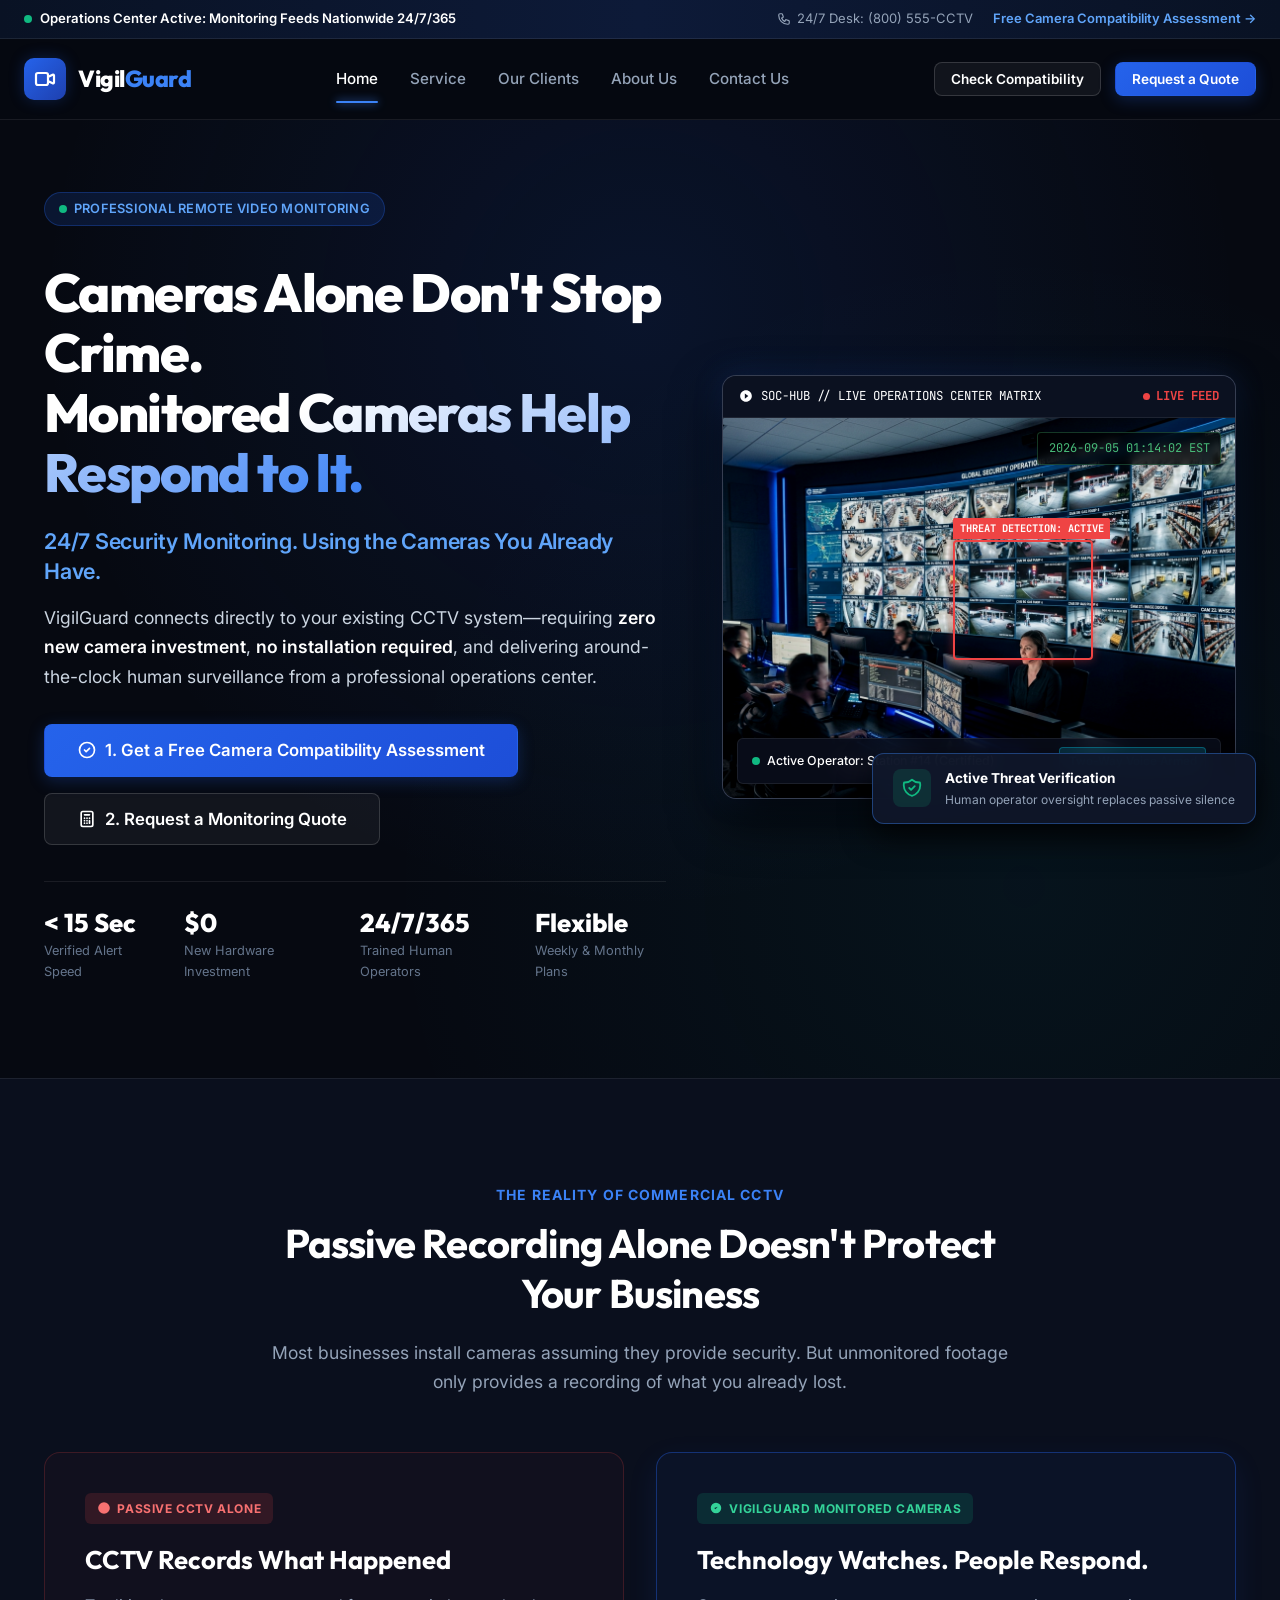
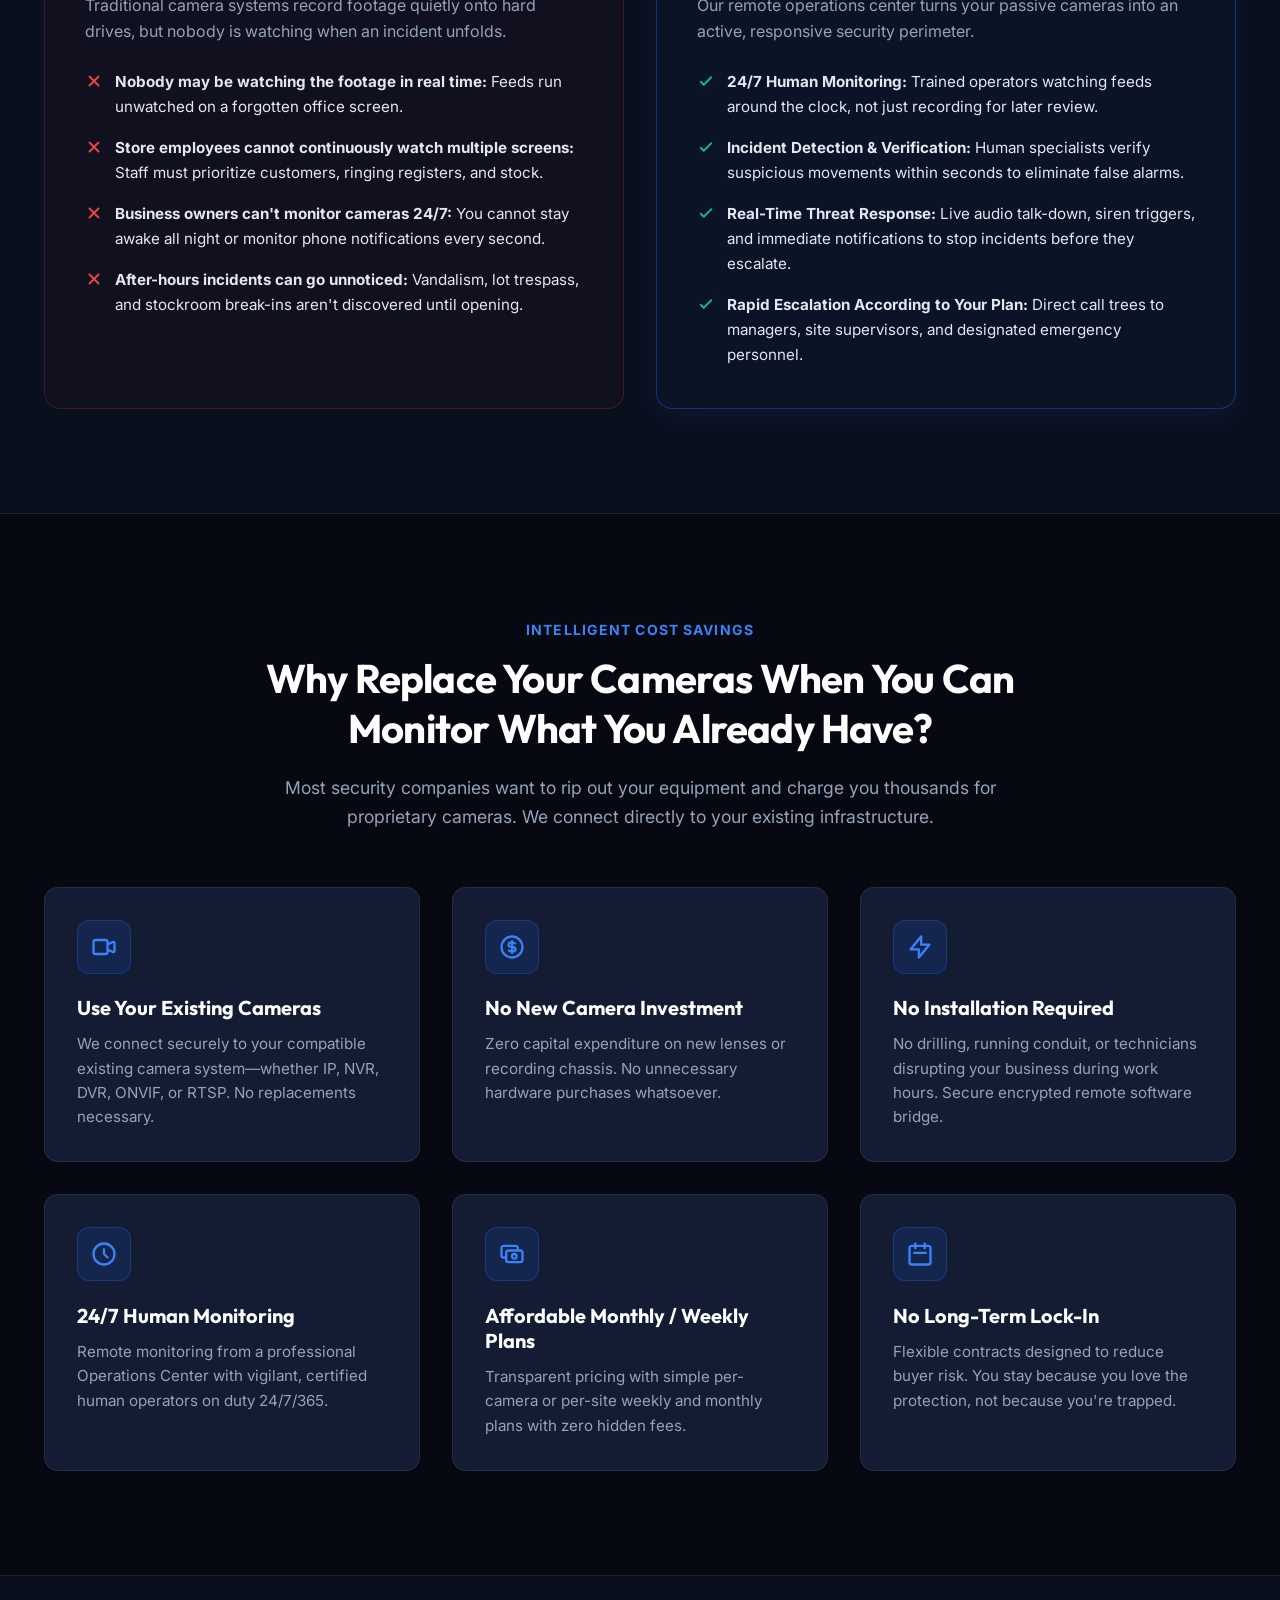
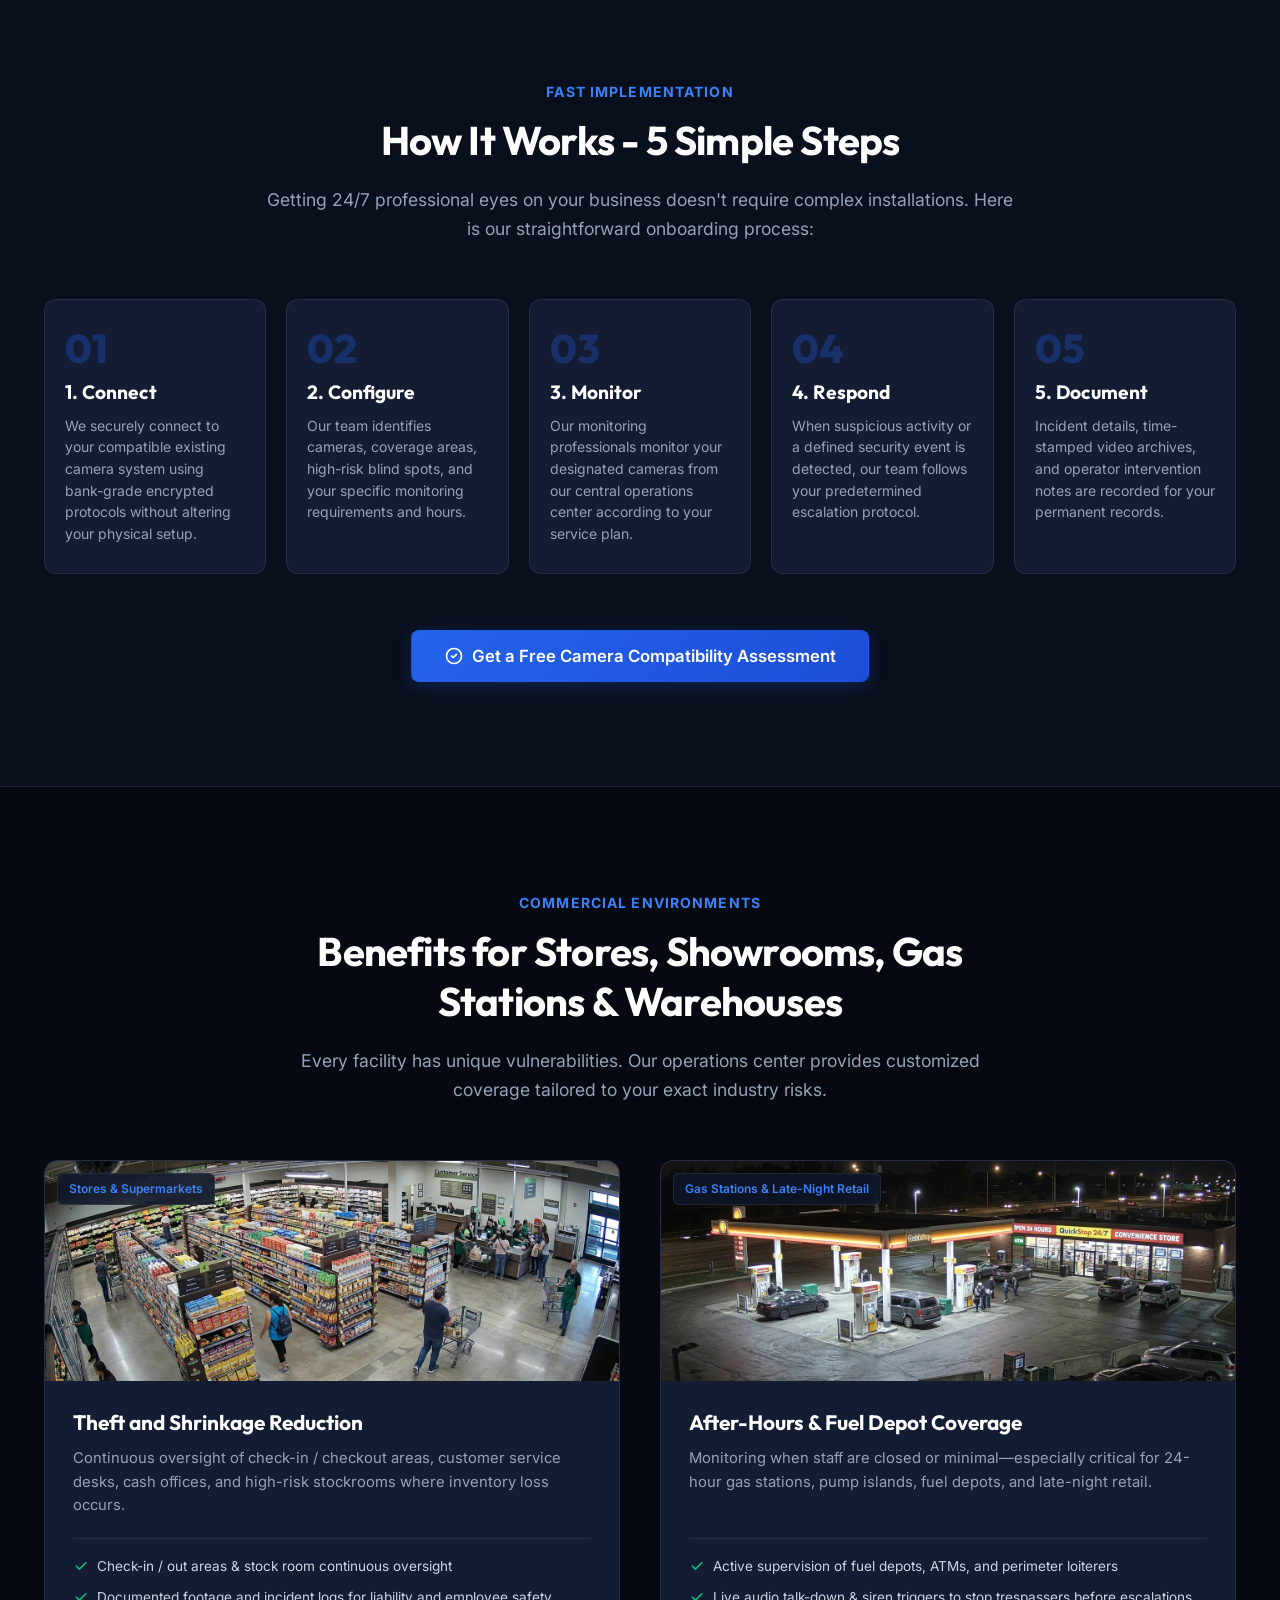
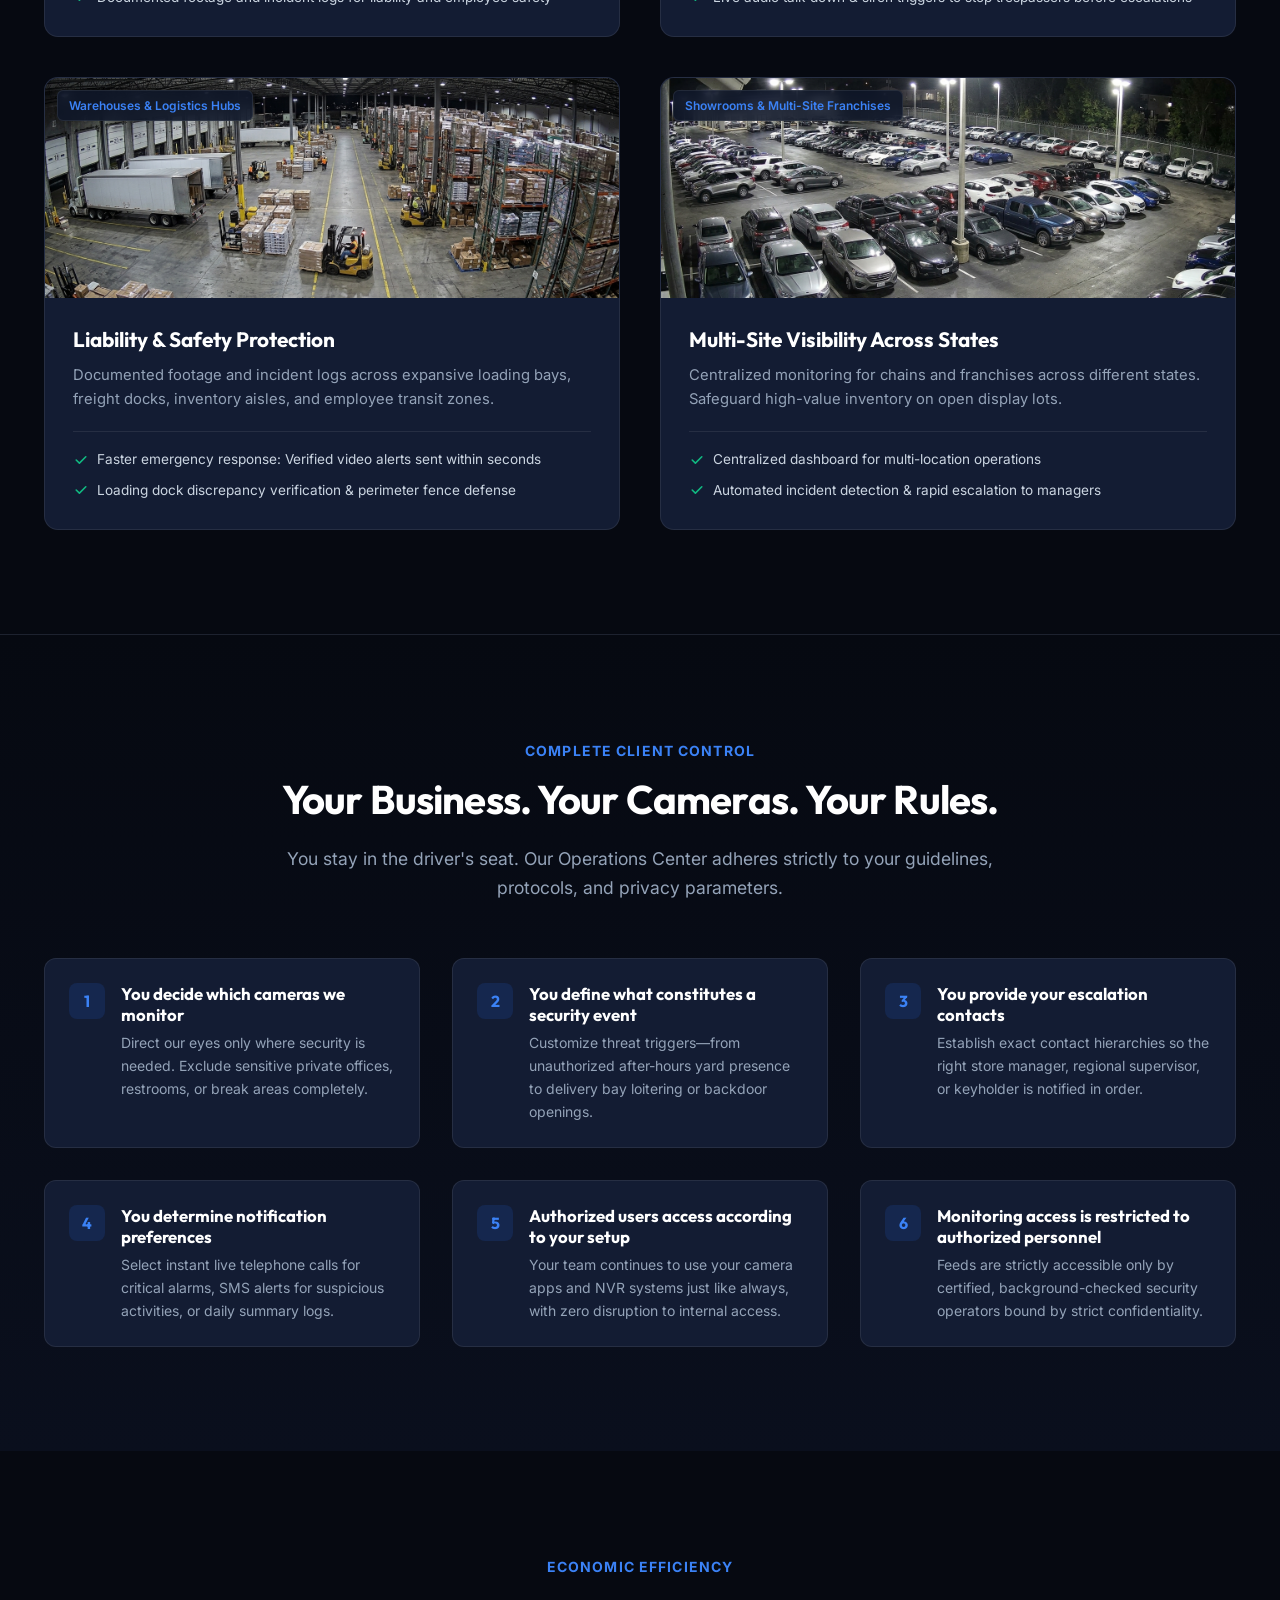
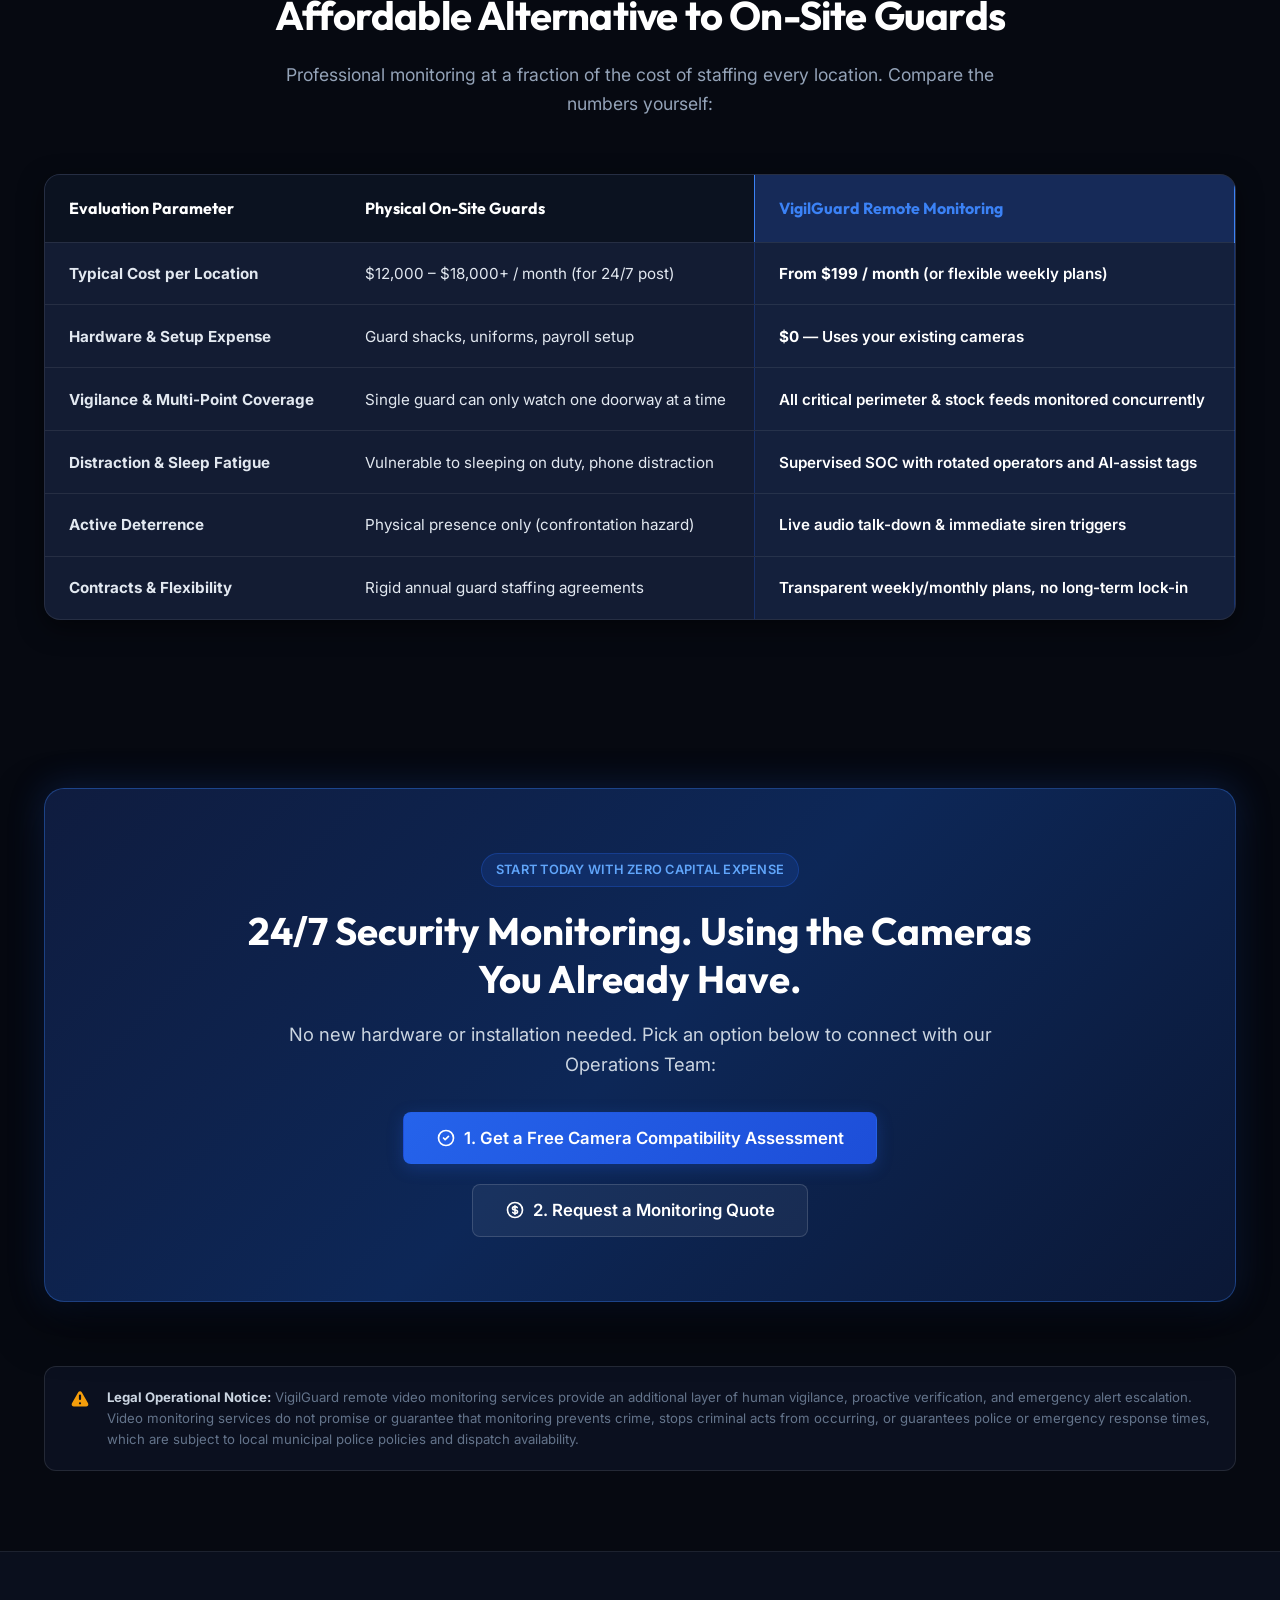
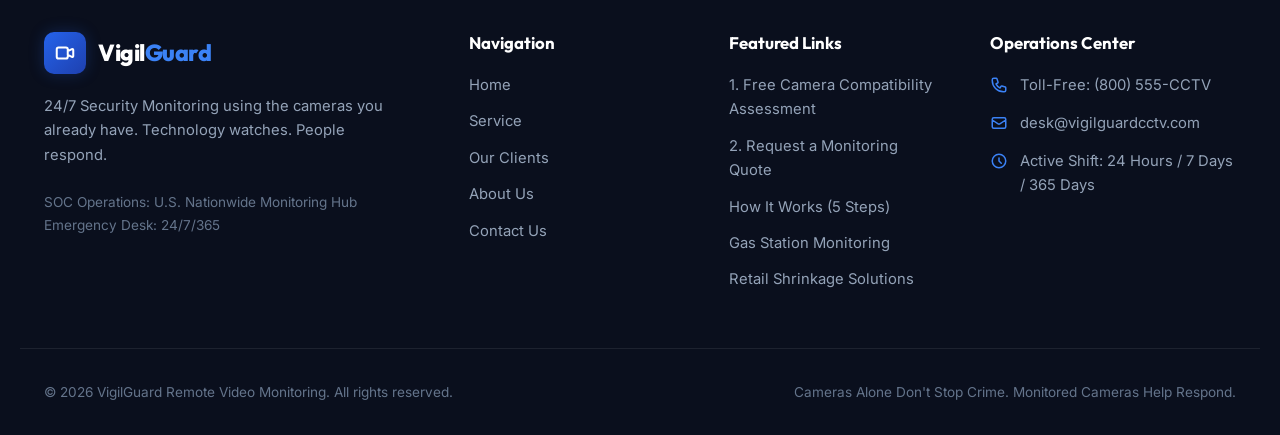
==== commit c35b3cd3: "Revise hero section text based on client feedback" ====
--- a/index.html
+++ b/index.html
@@ -73,10 +73,10 @@
           <span class="text-gradient">Monitored Cameras Help Respond to It.</span>
         </h1>
         <p class="hero-subheadline">
-          A recording camera can capture an incident. A monitored camera can help respond to it.
+          24/7 Security Monitoring. Using the Cameras You Already Have.
         </p>
         <p class="hero-statement">
-          <strong>Clear Company Message:</strong> Our remote monitoring team provides an additional layer of vigilance. <strong>Why replace your cameras when you can monitor what you already have?</strong> VigilGuard connects directly to your existing CCTV system—requiring <strong>zero new camera investment</strong>, <strong>no installation required</strong>, and delivering around-the-clock human surveillance from a professional operations center.
+          VigilGuard connects directly to your existing CCTV system—requiring <strong>zero new camera investment</strong>, <strong>no installation required</strong>, and delivering around-the-clock human surveillance from a professional operations center.
         </p>
 
         <div class="hero-cta-group">
--- a/assets/css/style.css
+++ b/assets/css/style.css
@@ -1,4 +1,4 @@
-﻿/* ==========================================================================
+/* ==========================================================================
    VIGILGUARD 24/7 REMOTE CCTV MONITORING - DESIGN SYSTEM
    ========================================================================== */
 
@@ -473,22 +473,24 @@
 }
 
 .hero-subheadline {
-  font-size: 1.25rem;
+  font-size: 1.35rem;
+  color: #60a5fa;
+  font-weight: 600;
+  margin-bottom: 1rem;
+  line-height: 1.4;
+  letter-spacing: -0.01em;
+}
+
+.hero-statement {
+  font-size: 1.1rem;
   color: #cbd5e1;
-  font-weight: 500;
-  margin-bottom: 1rem;
-  line-height: 1.5;
-}
-
-.hero-statement {
-  font-size: 1.05rem;
-  color: var(--text-muted);
   margin-bottom: 2rem;
   line-height: 1.7;
 }
 
 .hero-statement strong {
   color: var(--text-white);
+  font-weight: 600;
 }
 
 .hero-cta-group {
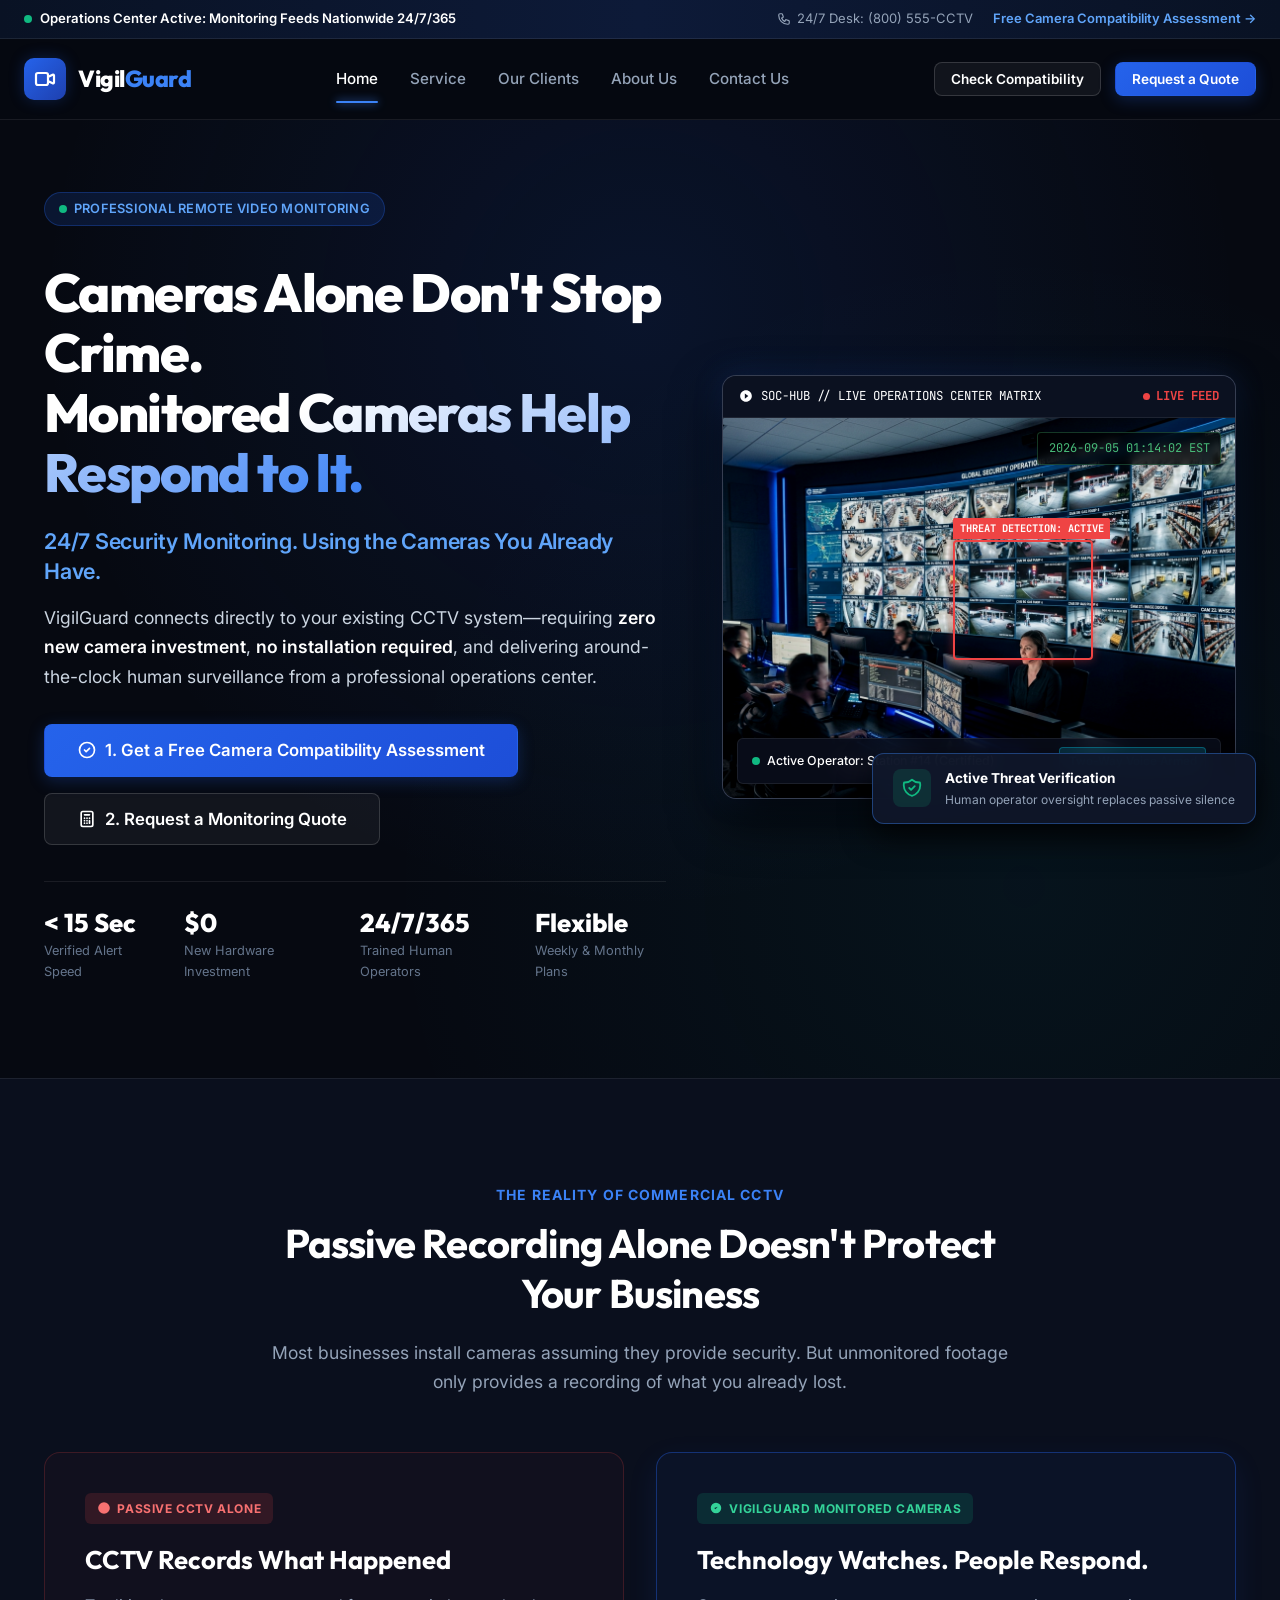
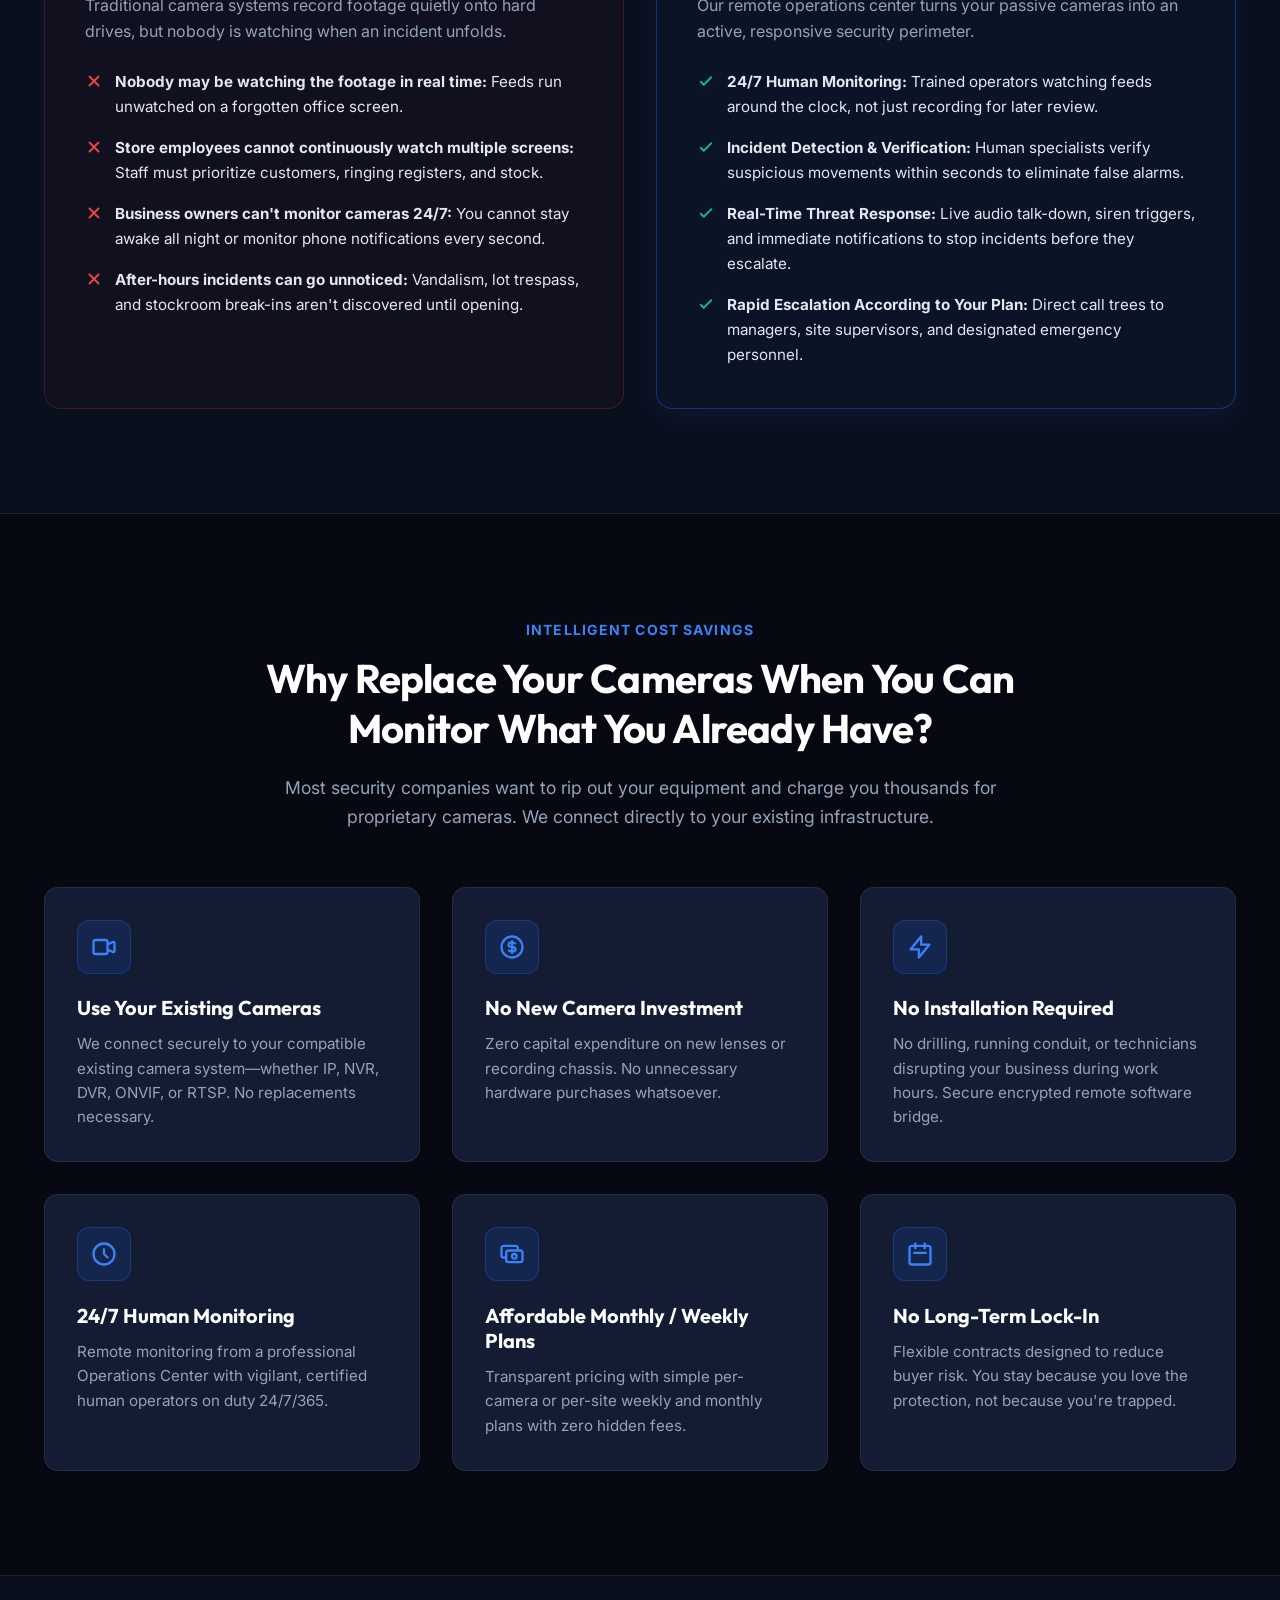
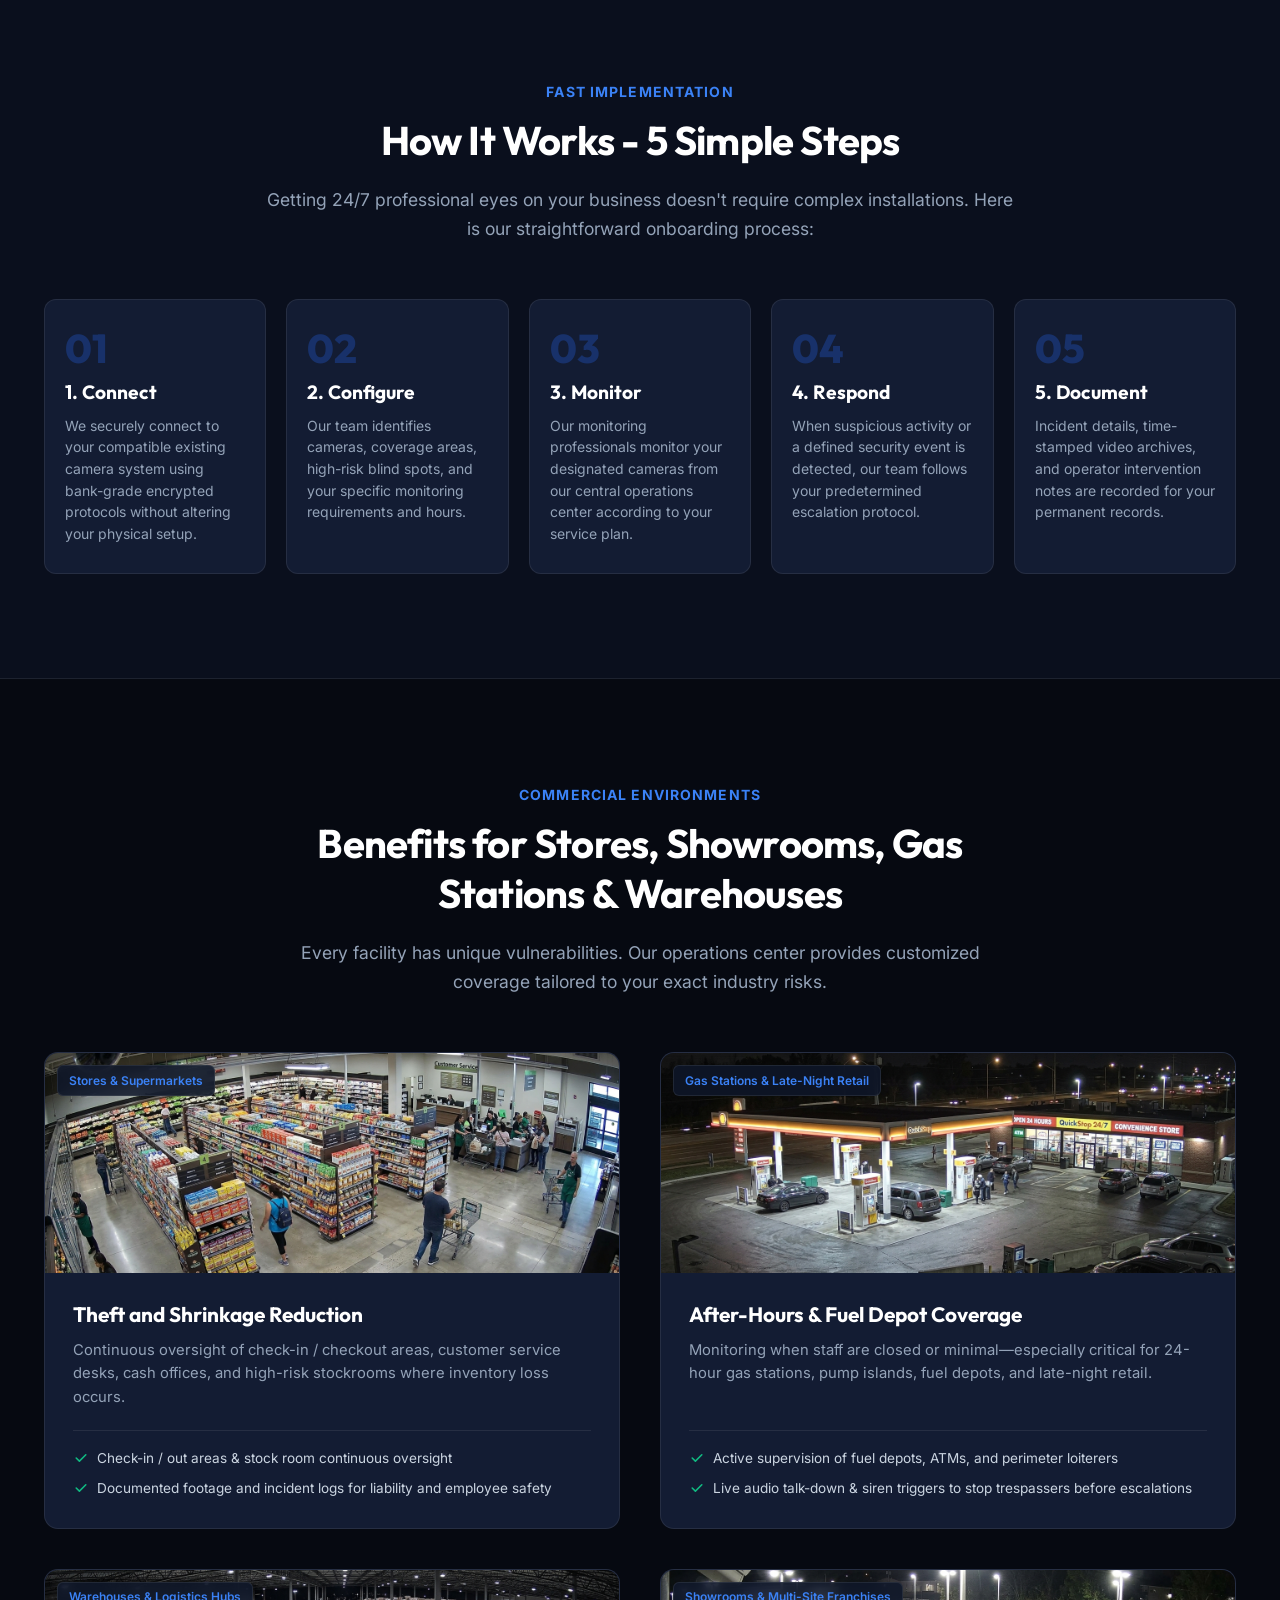
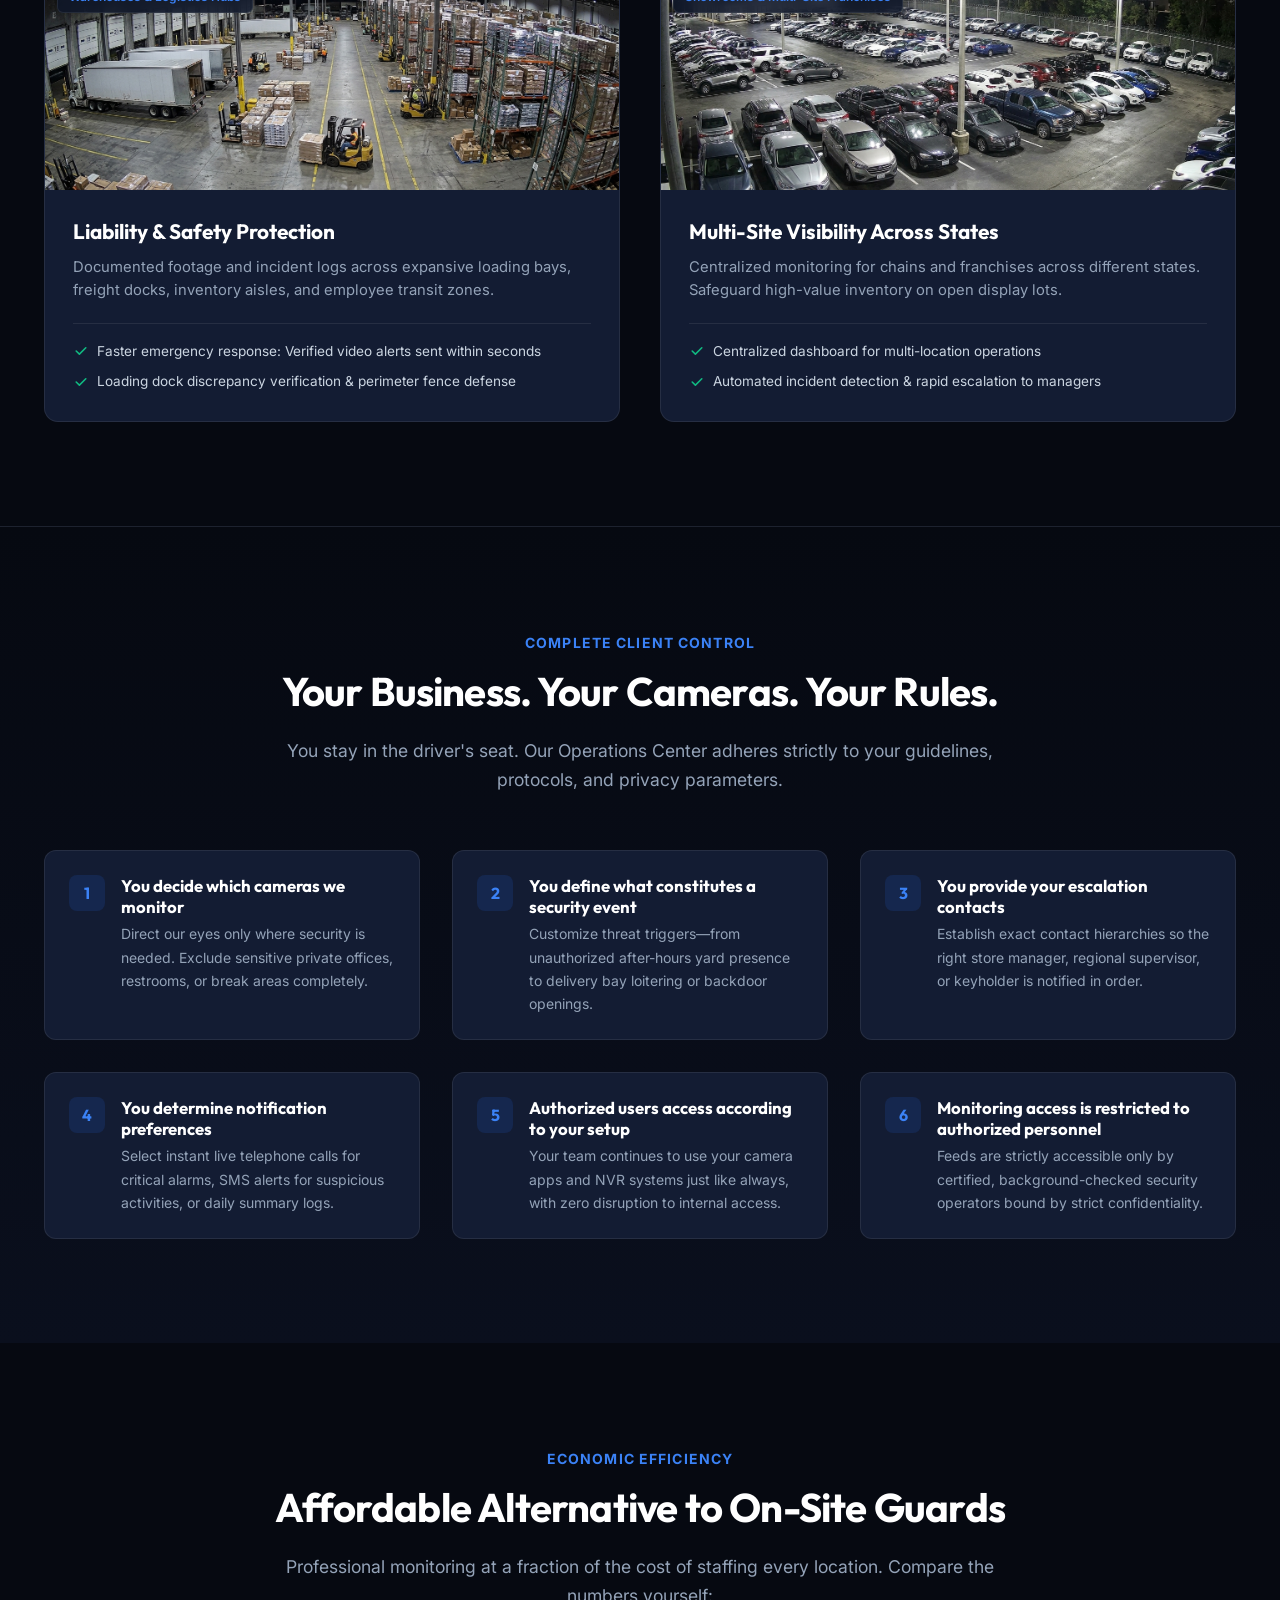
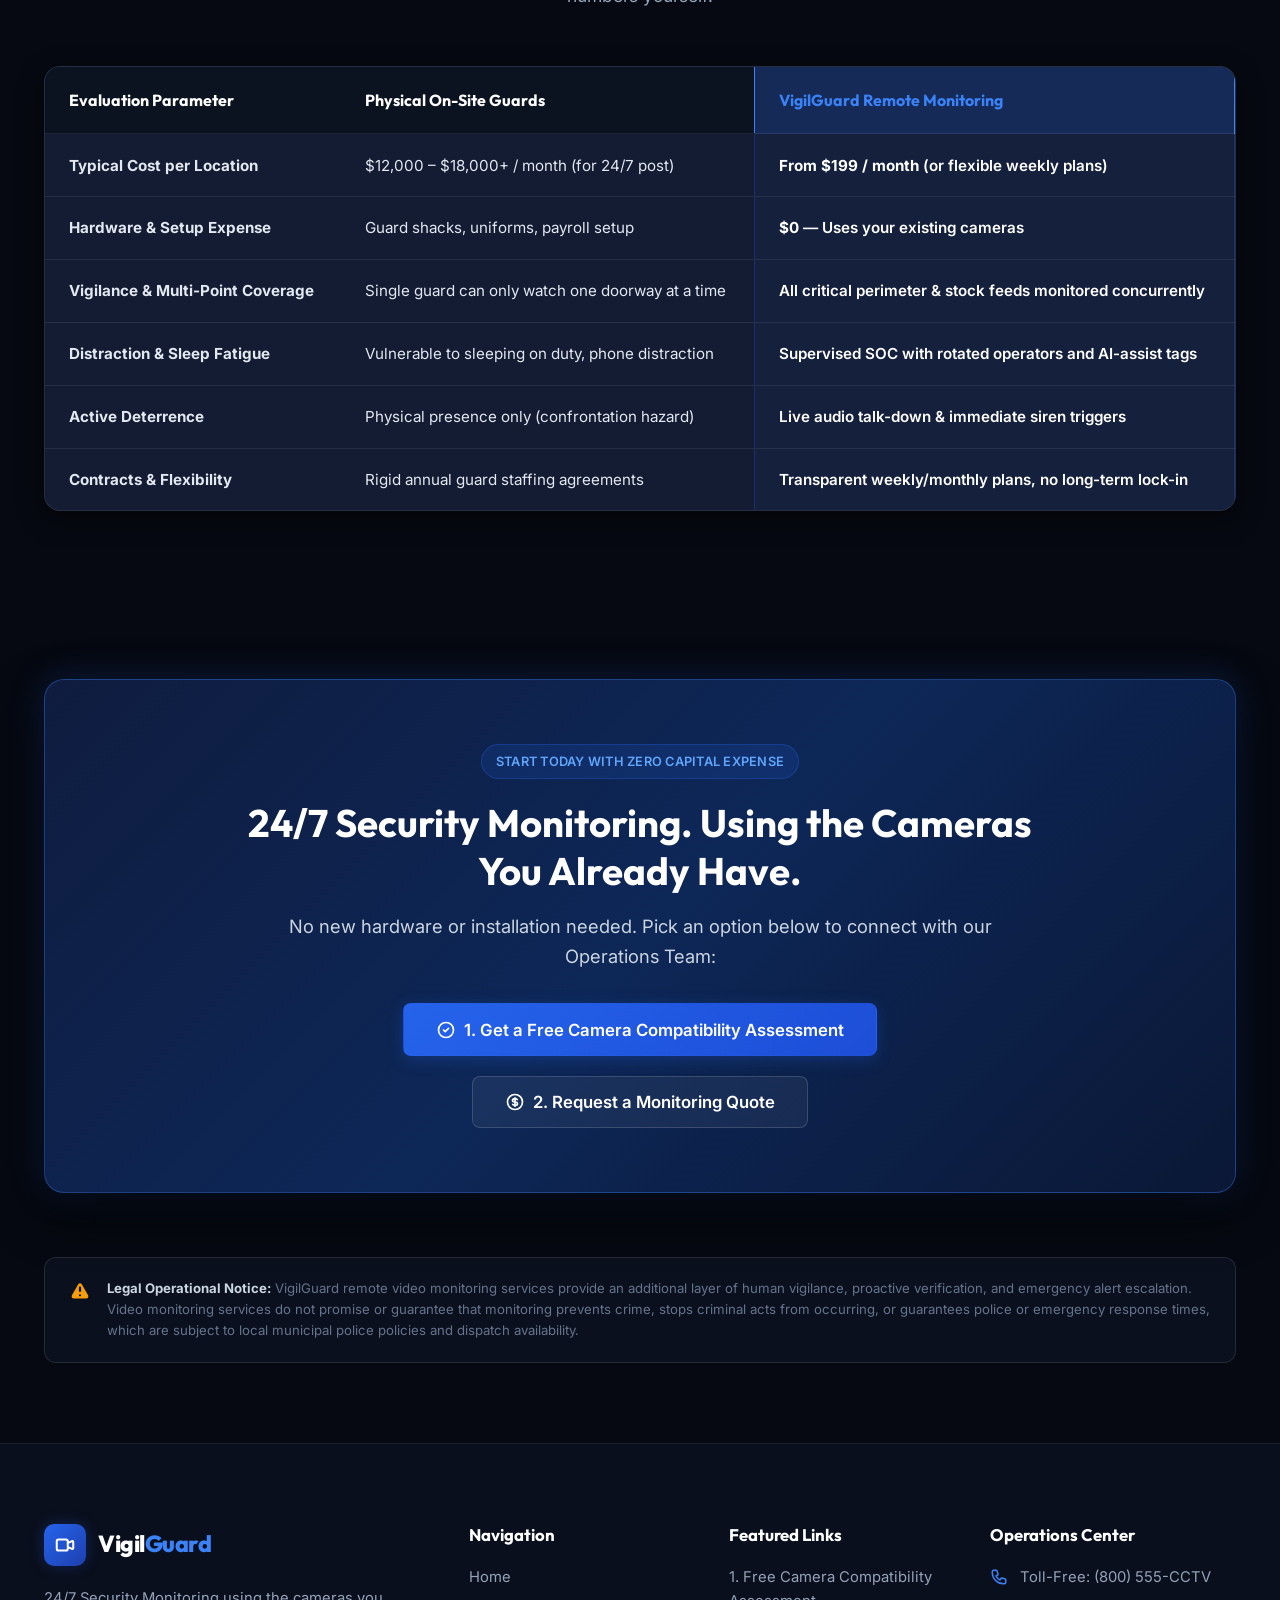
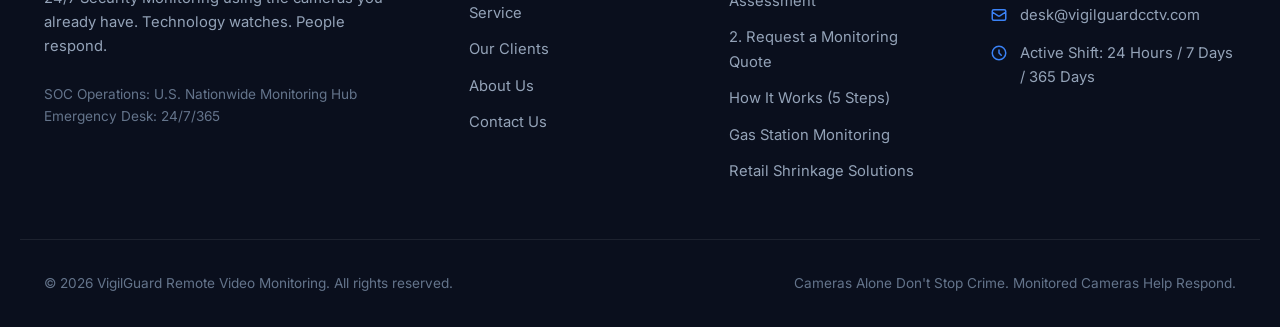
==== commit dcea566f: "Remove assessment button from How It Works section" ====
--- a/index.html
+++ b/index.html
@@ -334,13 +334,6 @@
             <p>Incident details, time-stamped video archives, and operator intervention notes are recorded for your permanent records.</p>
           </div>
         </div>
-      </div>
-
-      <div style="text-align: center; margin-top: 3.5rem;">
-        <button class="btn btn-primary btn-lg open-assessment-modal">
-          <svg width="20" height="20" fill="none" stroke="currentColor" stroke-width="2" viewBox="0 0 24 24"><path stroke-linecap="round" stroke-linejoin="round" d="M9 12l2 2 4-4m6 2a9 9 0 11-18 0 9 9 0 0118 0z"/></svg>
-          Get a Free Camera Compatibility Assessment
-        </button>
       </div>
     </div>
   </section>
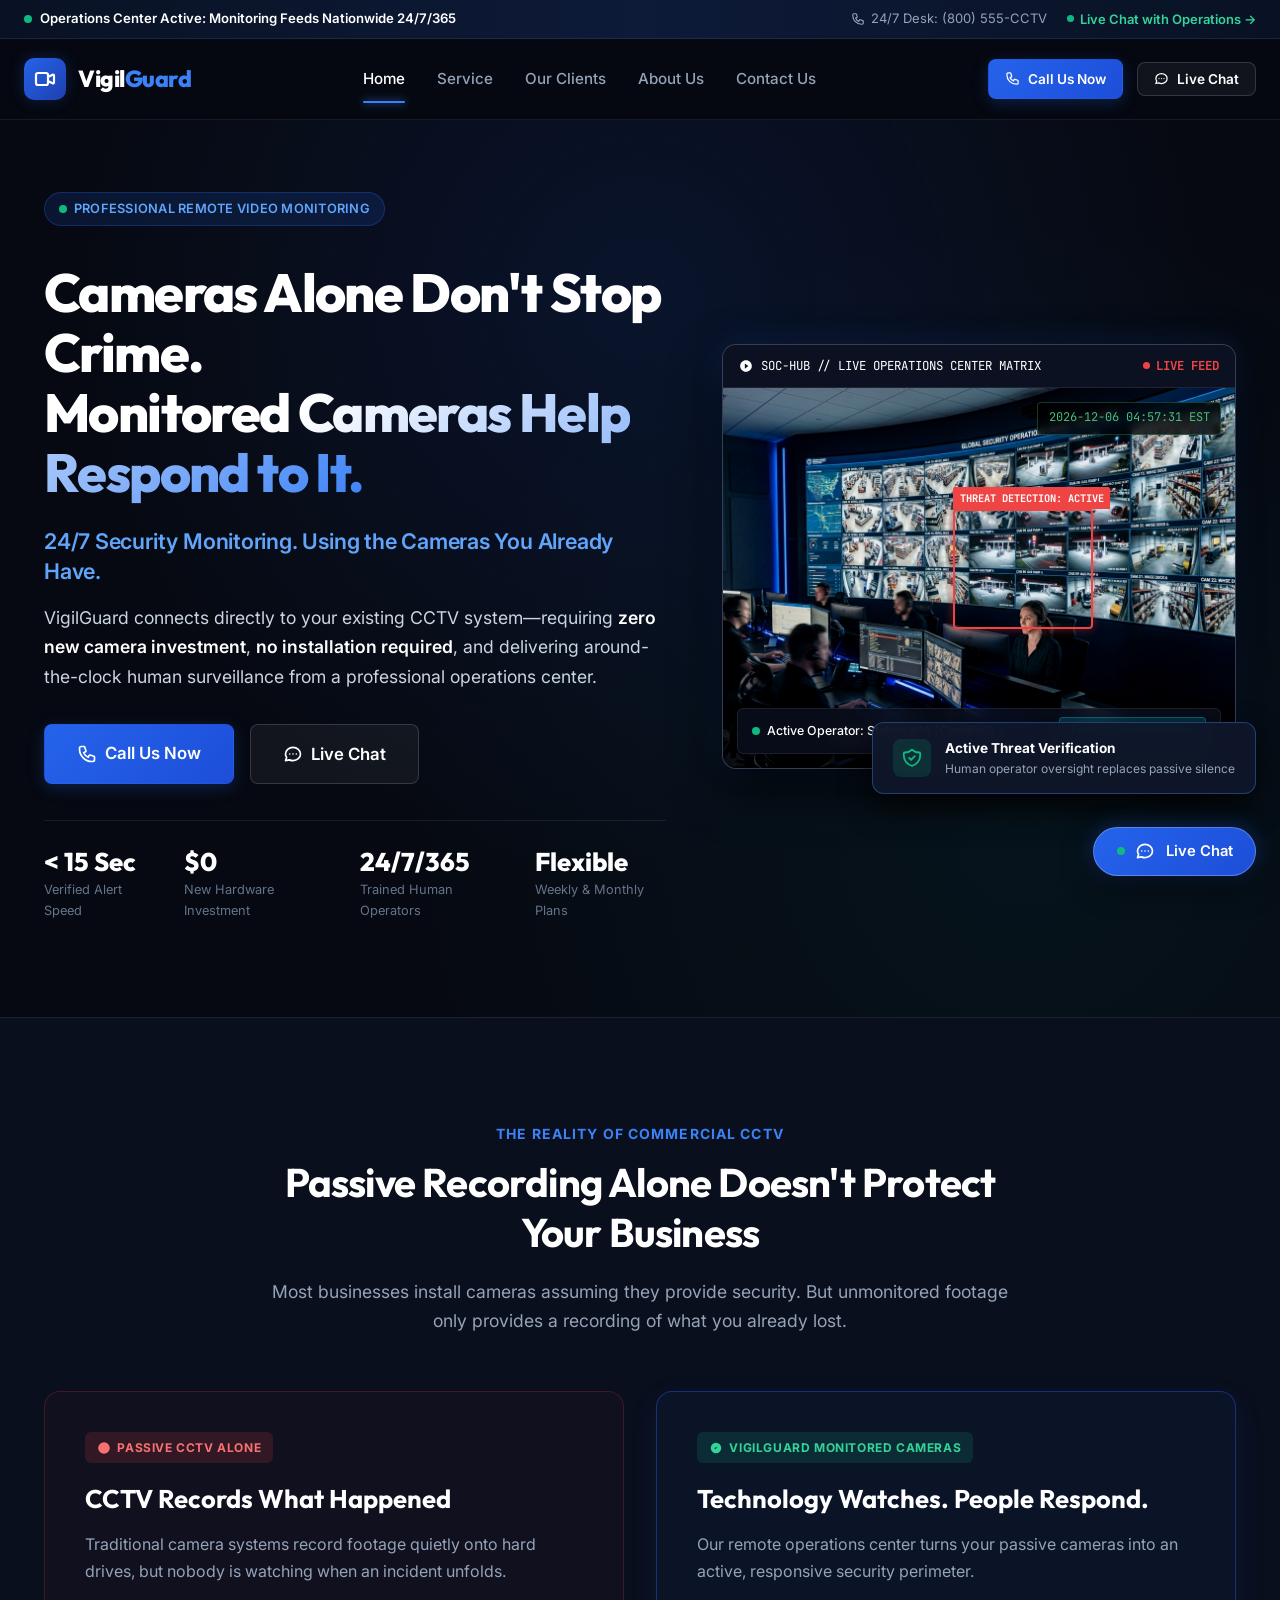
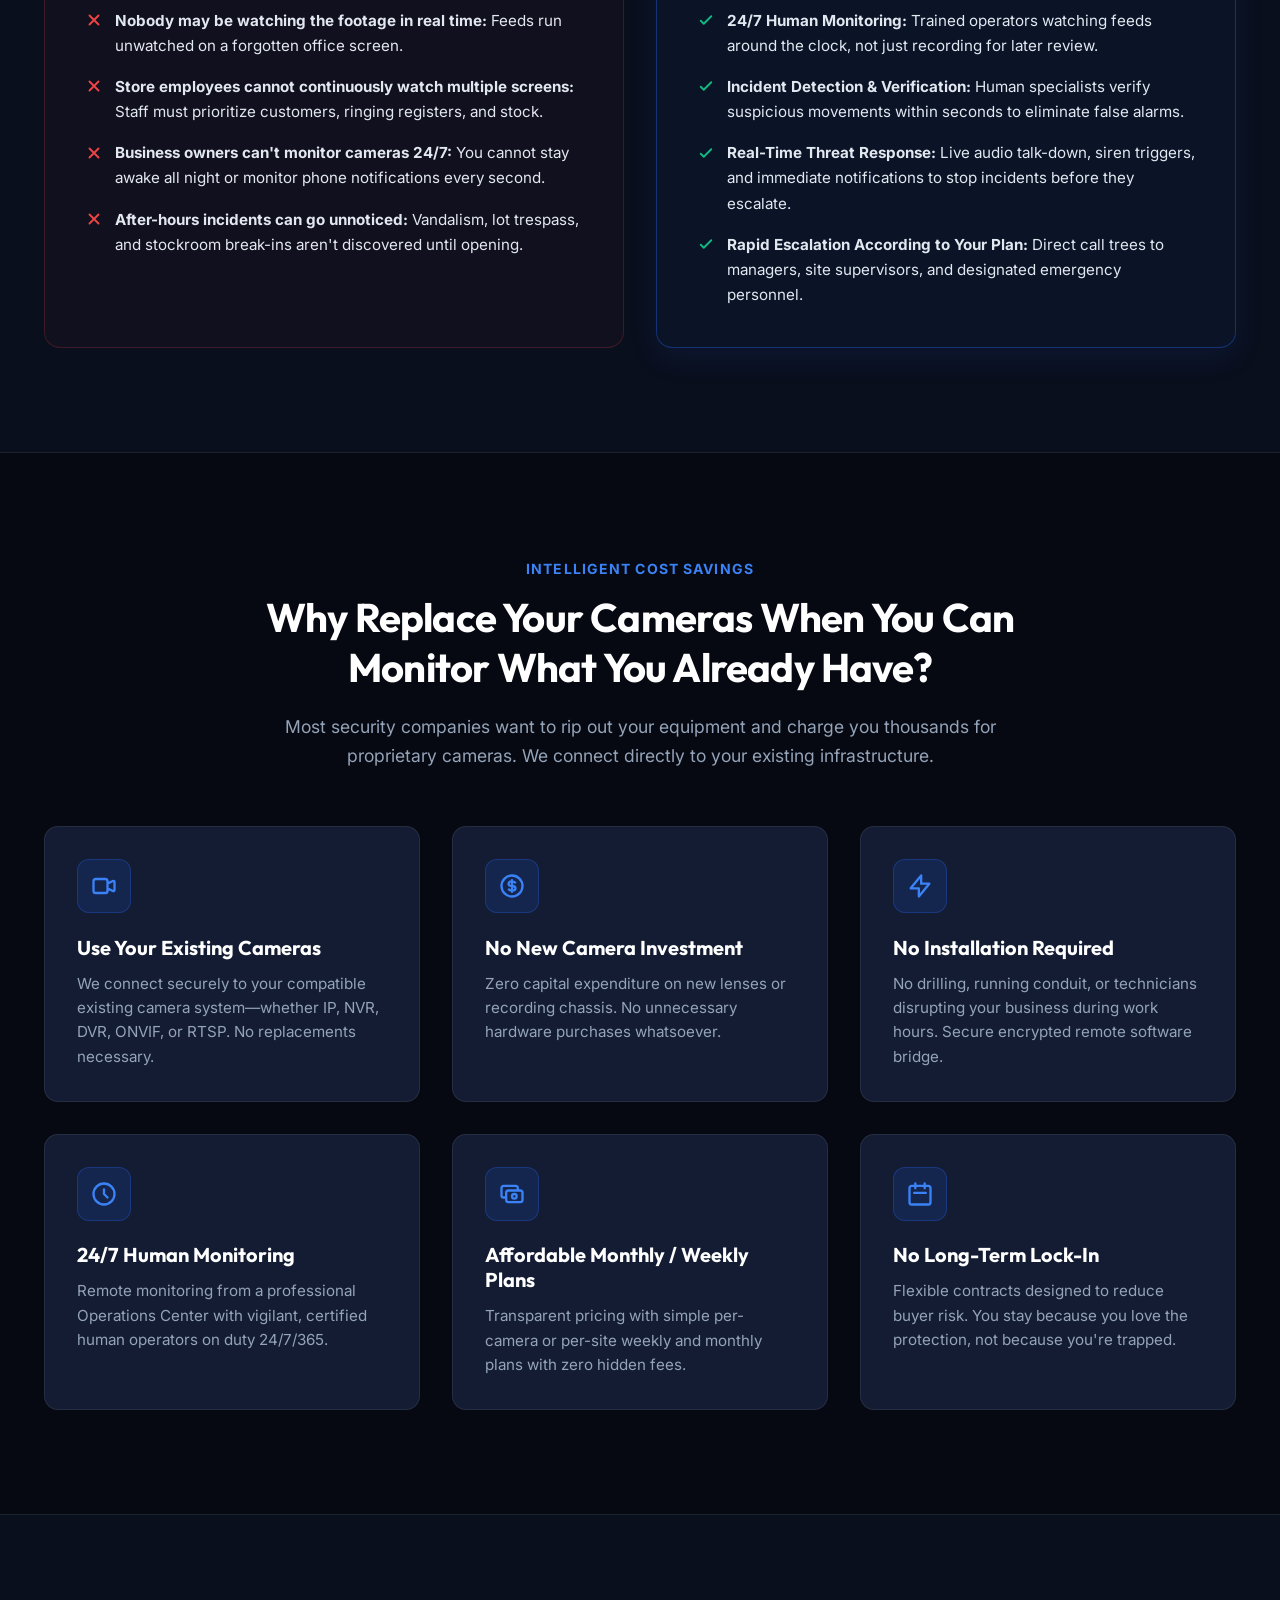
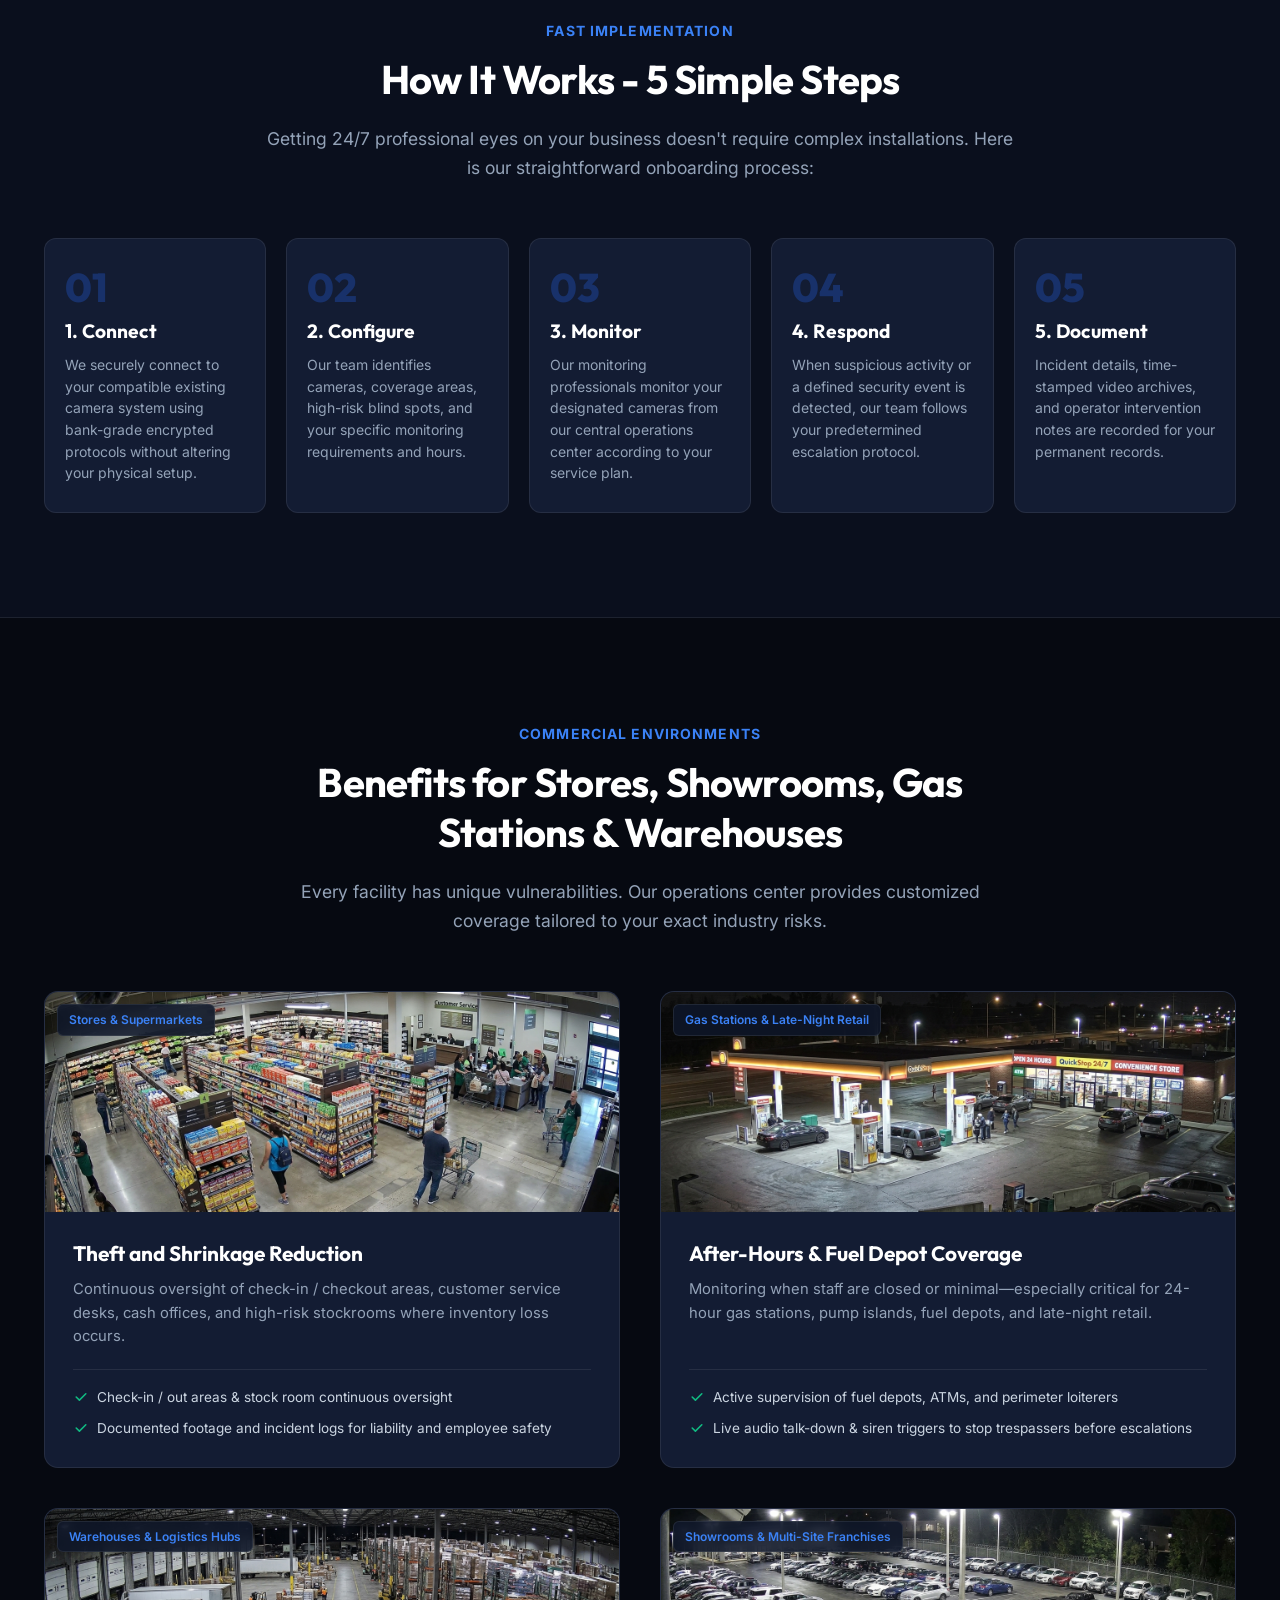
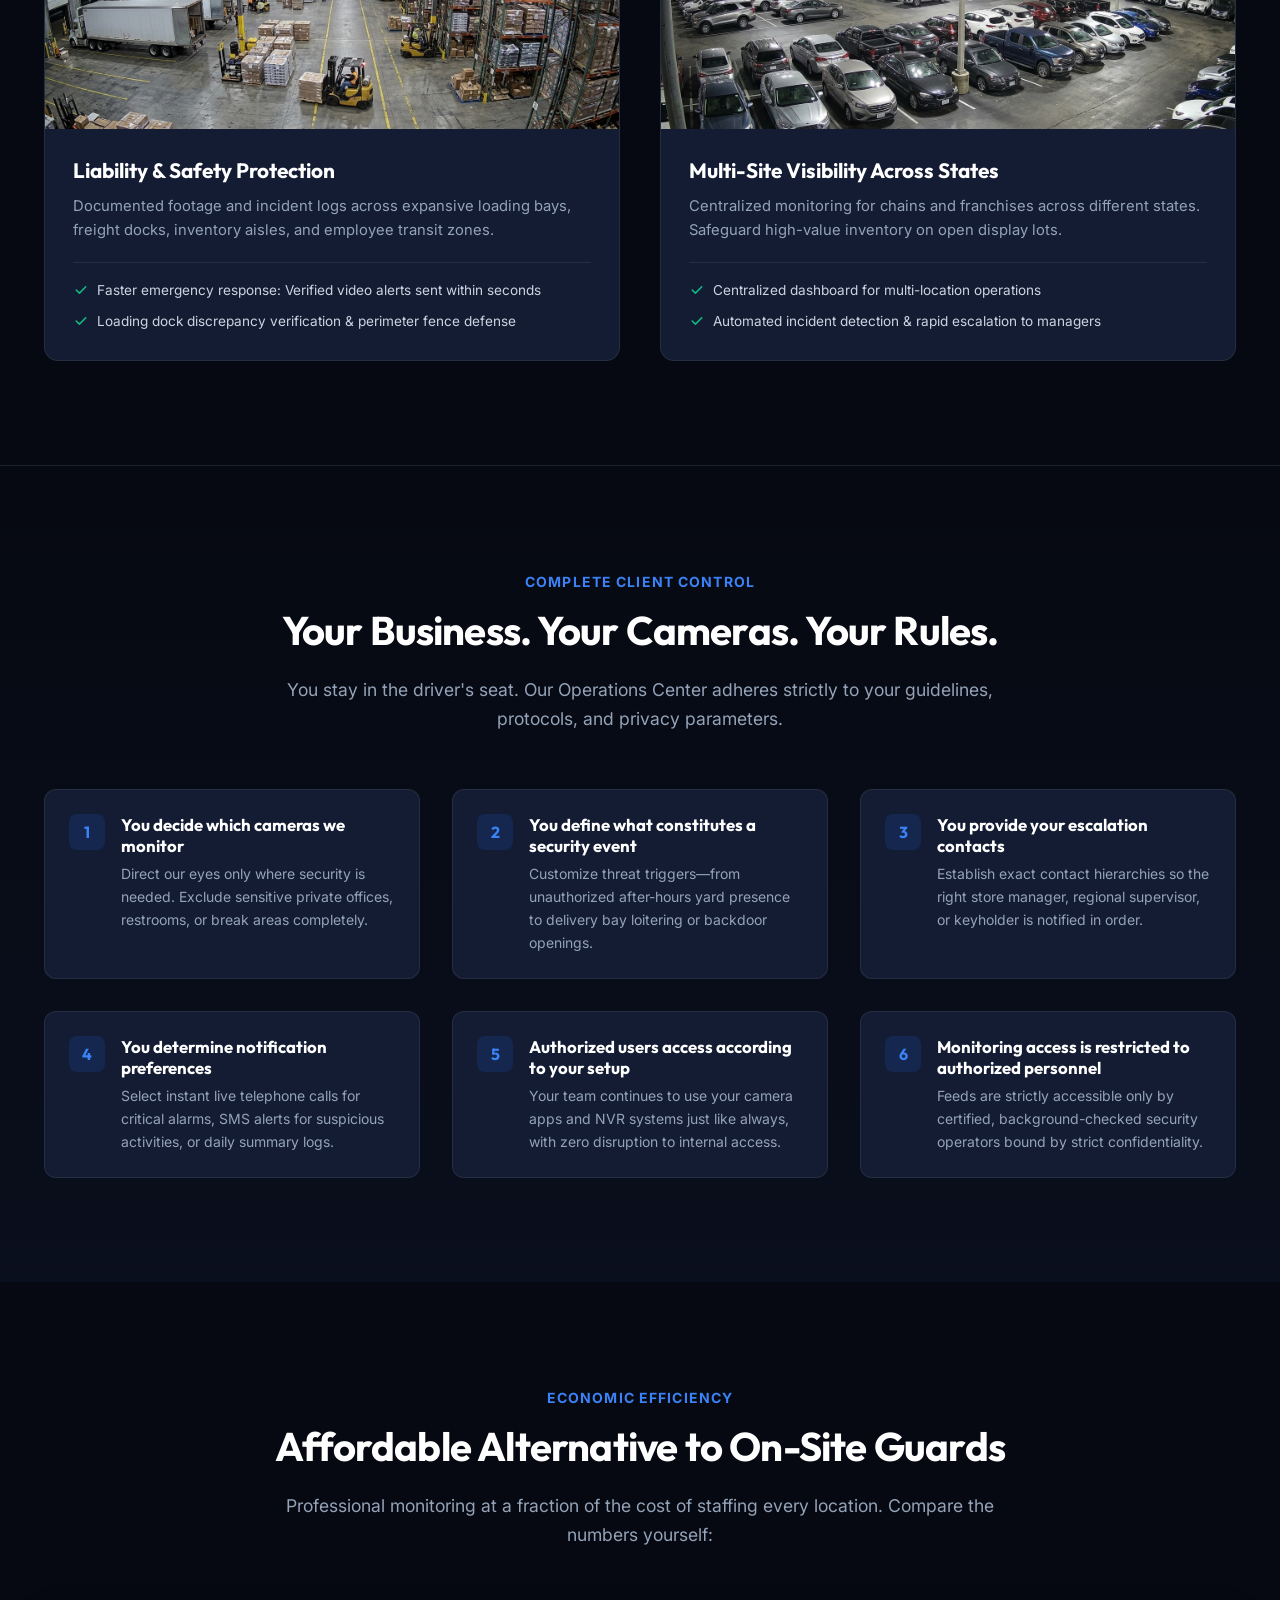
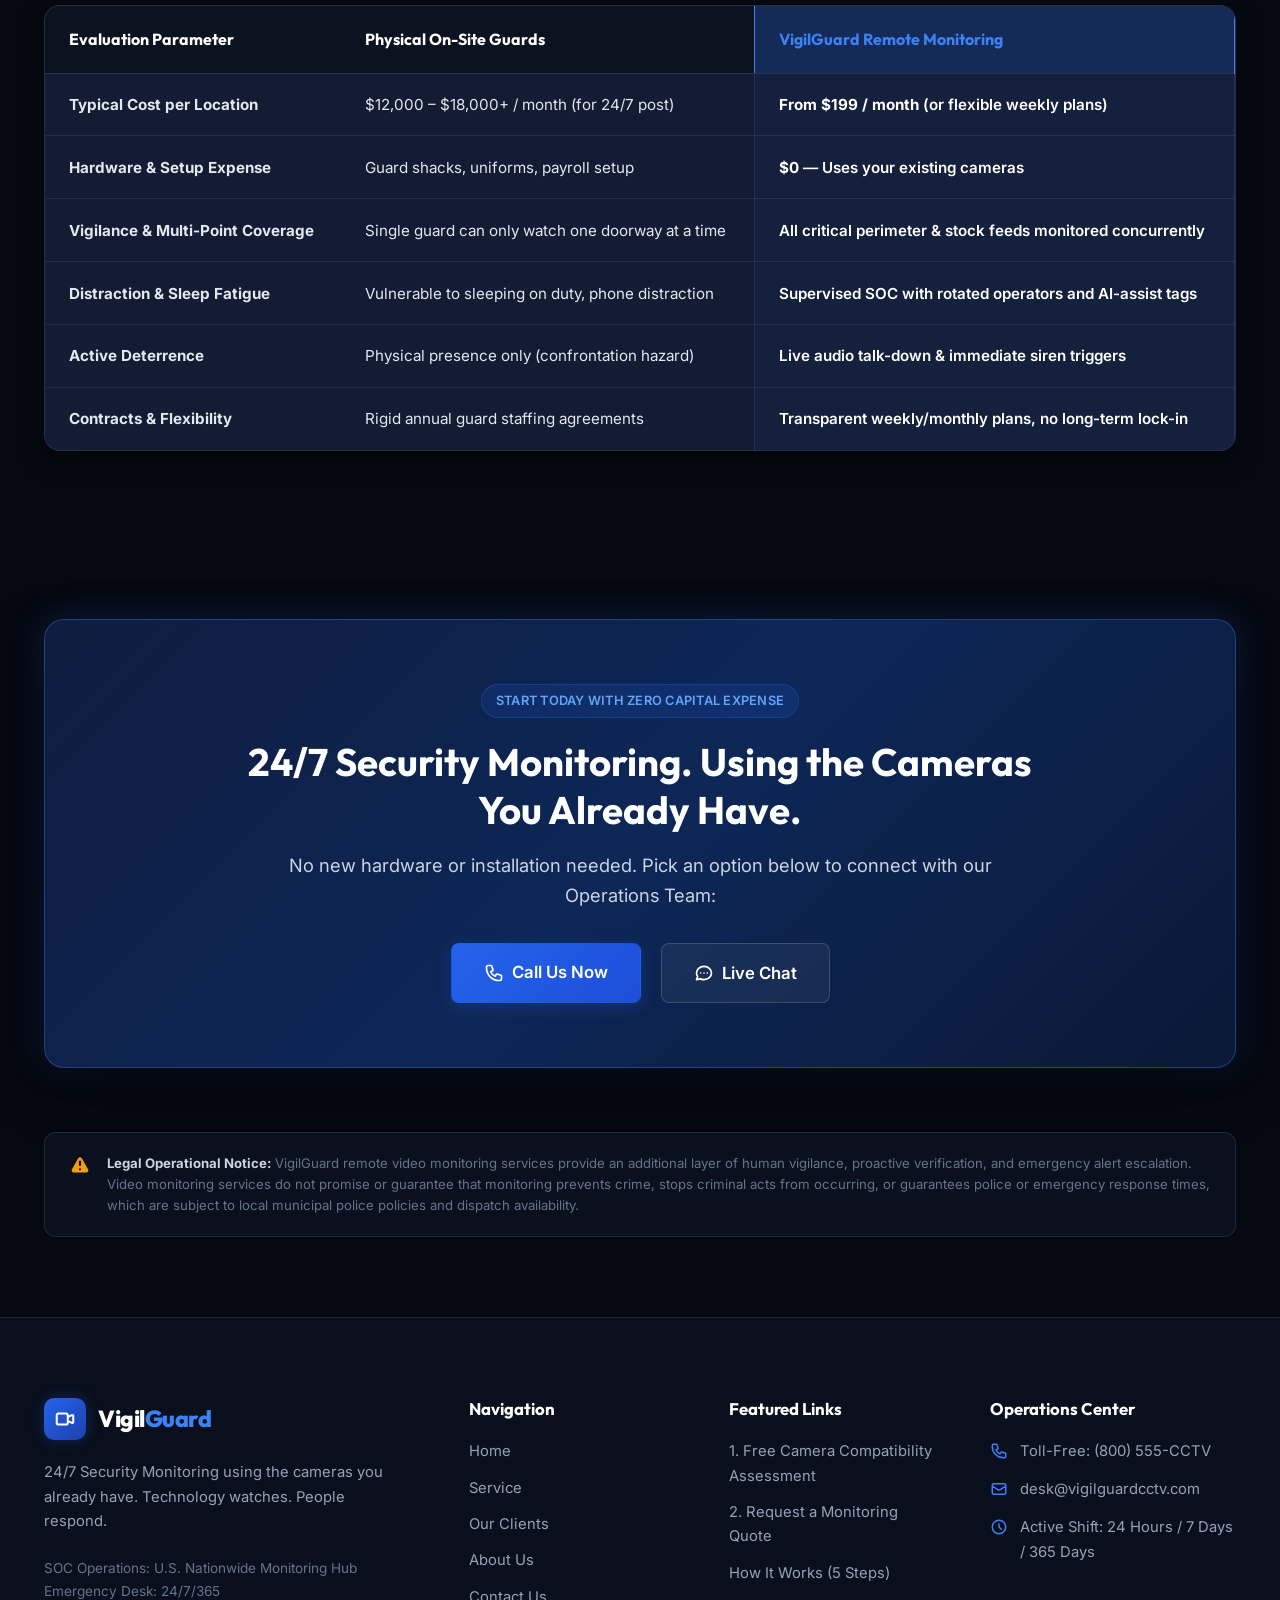
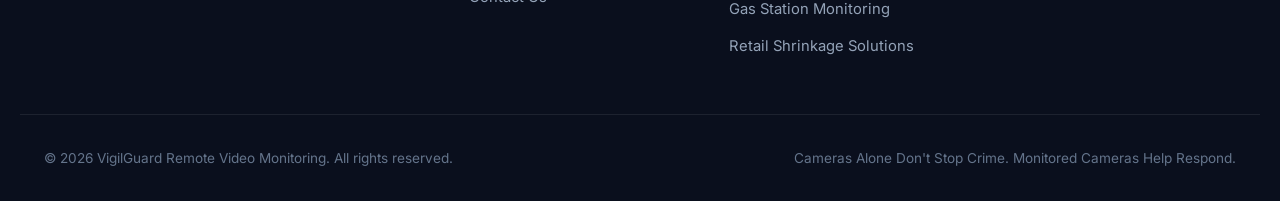
==== commit 578b7dd0: "Update primary and secondary CTAs to Call Us Now and Live Chat with interactive chat modal" ====
--- a/index.html
+++ b/index.html
@@ -24,9 +24,10 @@
           <svg width="14" height="14" fill="none" stroke="currentColor" stroke-width="2" viewBox="0 0 24 24"><path d="M3 5a2 2 0 012-2h3.28a1 1 0 01.948.684l1.498 4.493a1 1 0 01-.502 1.21l-2.257 1.13a11.042 11.042 0 005.516 5.516l1.13-2.257a1 1 0 011.21-.502l4.493 1.498a1 1 0 01.684.949V19a2 2 0 01-2 2h-1C9.716 21 3 14.284 3 6V5z"/></svg>
           24/7 Desk: (800) 555-CCTV
         </span>
-        <a href="#" class="top-link-item open-assessment-modal" style="color: #60a5fa; font-weight: 600;">
-          Free Camera Compatibility Assessment &rarr;
-        </a>
+        <button class="top-link-item open-chat-modal" style="background: none; border: none; cursor: pointer; color: #34d399; font-weight: 600; display: inline-flex; align-items: center; gap: 0.4rem;">
+          <span class="pulse-dot" style="width: 7px; height: 7px;"></span>
+          Live Chat with Operations &rarr;
+        </button>
       </div>
     </div>
   </div>
@@ -50,8 +51,14 @@
       </nav>
 
       <div class="header-actions">
-        <button class="btn btn-secondary btn-sm open-assessment-modal">Check Compatibility</button>
-        <button class="btn btn-primary btn-sm open-quote-modal">Request a Quote</button>
+        <a href="tel:18005552288" class="btn btn-primary btn-sm">
+          <svg width="15" height="15" fill="none" stroke="currentColor" stroke-width="2" viewBox="0 0 24 24"><path stroke-linecap="round" stroke-linejoin="round" d="M3 5a2 2 0 012-2h3.28a1 1 0 01.948.684l1.498 4.493a1 1 0 01-.502 1.21l-2.257 1.13a11.042 11.042 0 005.516 5.516l1.13-2.257a1 1 0 011.21-.502l4.493 1.498a1 1 0 01.684.949V19a2 2 0 01-2 2h-1C9.716 21 3 14.284 3 6V5z"/></svg>
+          Call Us Now
+        </a>
+        <button class="btn btn-secondary btn-sm open-chat-modal">
+          <svg width="15" height="15" fill="none" stroke="currentColor" stroke-width="2" viewBox="0 0 24 24"><path stroke-linecap="round" stroke-linejoin="round" d="M8 12h.01M12 12h.01M16 12h.01M21 12c0 4.418-4.03 8-9 8a9.863 9.863 0 01-4.255-.949L3 20l1.395-3.72C3.512 15.042 3 13.574 3 12c0-4.418 4.03-8 9-8s9 3.582 9 8z"/></svg>
+          Live Chat
+        </button>
       </div>
 
       <button class="mobile-toggle" aria-label="Toggle Navigation">
@@ -80,13 +87,13 @@
         </p>
 
         <div class="hero-cta-group">
-          <button class="btn btn-primary btn-lg open-assessment-modal">
-            <svg width="20" height="20" fill="none" stroke="currentColor" stroke-width="2" viewBox="0 0 24 24"><path stroke-linecap="round" stroke-linejoin="round" d="M9 12l2 2 4-4m6 2a9 9 0 11-18 0 9 9 0 0118 0z"/></svg>
-            1. Get a Free Camera Compatibility Assessment
-          </button>
-          <button class="btn btn-secondary btn-lg open-quote-modal">
-            <svg width="20" height="20" fill="none" stroke="currentColor" stroke-width="2" viewBox="0 0 24 24"><path stroke-linecap="round" stroke-linejoin="round" d="M9 7h6m0 10v-3m-3 3h.01M9 17h.01M9 14h.01M12 14h.01M15 11h.01M12 11h.01M9 11h.01M7 21h10a2 2 0 002-2V5a2 2 0 00-2-2H7a2 2 0 00-2 2v14a2 2 0 002 2z"/></svg>
-            2. Request a Monitoring Quote
+          <a href="tel:18005552288" class="btn btn-primary btn-lg">
+            <svg width="20" height="20" fill="none" stroke="currentColor" stroke-width="2" viewBox="0 0 24 24"><path stroke-linecap="round" stroke-linejoin="round" d="M3 5a2 2 0 012-2h3.28a1 1 0 01.948.684l1.498 4.493a1 1 0 01-.502 1.21l-2.257 1.13a11.042 11.042 0 005.516 5.516l1.13-2.257a1 1 0 011.21-.502l4.493 1.498a1 1 0 01.684.949V19a2 2 0 01-2 2h-1C9.716 21 3 14.284 3 6V5z"/></svg>
+            Call Us Now
+          </a>
+          <button class="btn btn-secondary btn-lg open-chat-modal">
+            <svg width="20" height="20" fill="none" stroke="currentColor" stroke-width="2" viewBox="0 0 24 24"><path stroke-linecap="round" stroke-linejoin="round" d="M8 12h.01M12 12h.01M16 12h.01M21 12c0 4.418-4.03 8-9 8a9.863 9.863 0 01-4.255-.949L3 20l1.395-3.72C3.512 15.042 3 13.574 3 12c0-4.418 4.03-8 9-8s9 3.582 9 8z"/></svg>
+            Live Chat
           </button>
         </div>
 
@@ -571,13 +578,13 @@
           No new hardware or installation needed. Pick an option below to connect with our Operations Team:
         </p>
         <div class="cta-banner-actions">
-          <button class="btn btn-primary btn-lg open-assessment-modal">
-            <svg width="20" height="20" fill="none" stroke="currentColor" stroke-width="2" viewBox="0 0 24 24"><path stroke-linecap="round" stroke-linejoin="round" d="M9 12l2 2 4-4m6 2a9 9 0 11-18 0 9 9 0 0118 0z"/></svg>
-            1. Get a Free Camera Compatibility Assessment
-          </button>
-          <button class="btn btn-secondary btn-lg open-quote-modal">
-            <svg width="20" height="20" fill="none" stroke="currentColor" stroke-width="2" viewBox="0 0 24 24"><path stroke-linecap="round" stroke-linejoin="round" d="M12 8c-1.657 0-3 .895-3 2s1.343 2 3 2 3 .895 3 2-1.343 2-3 2m0-8c1.11 0 2.08.402 2.599 1M12 8V7m0 1v8m0 0v1m0-1c-1.11 0-2.08-.402-2.599-1M21 12a9 9 0 11-18 0 9 9 0 0118 0z"/></svg>
-            2. Request a Monitoring Quote
+          <a href="tel:18005552288" class="btn btn-primary btn-lg">
+            <svg width="20" height="20" fill="none" stroke="currentColor" stroke-width="2" viewBox="0 0 24 24"><path stroke-linecap="round" stroke-linejoin="round" d="M3 5a2 2 0 012-2h3.28a1 1 0 01.948.684l1.498 4.493a1 1 0 01-.502 1.21l-2.257 1.13a11.042 11.042 0 005.516 5.516l1.13-2.257a1 1 0 011.21-.502l4.493 1.498a1 1 0 01.684.949V19a2 2 0 01-2 2h-1C9.716 21 3 14.284 3 6V5z"/></svg>
+            Call Us Now
+          </a>
+          <button class="btn btn-secondary btn-lg open-chat-modal">
+            <svg width="20" height="20" fill="none" stroke="currentColor" stroke-width="2" viewBox="0 0 24 24"><path stroke-linecap="round" stroke-linejoin="round" d="M8 12h.01M12 12h.01M16 12h.01M21 12c0 4.418-4.03 8-9 8a9.863 9.863 0 01-4.255-.949L3 20l1.395-3.72C3.512 15.042 3 13.574 3 12c0-4.418 4.03-8 9-8s9 3.582 9 8z"/></svg>
+            Live Chat
           </button>
         </div>
       </div>
@@ -813,6 +820,54 @@
     </div>
   </div>
 
+  <!-- FLOATING LIVE CHAT BUTTON -->
+  <button class="floating-chat-btn open-chat-modal" aria-label="Open 24/7 Live Chat">
+    <span class="pulse-dot"></span>
+    <svg width="20" height="20" fill="none" stroke="currentColor" stroke-width="2" viewBox="0 0 24 24"><path stroke-linecap="round" stroke-linejoin="round" d="M8 12h.01M12 12h.01M16 12h.01M21 12c0 4.418-4.03 8-9 8a9.863 9.863 0 01-4.255-.949L3 20l1.395-3.72C3.512 15.042 3 13.574 3 12c0-4.418 4.03-8 9-8s9 3.582 9 8z"/></svg>
+    <span>Live Chat</span>
+  </button>
+
+  <!-- MODAL: 24/7 Live Operations Desk Chat -->
+  <div class="modal-overlay" id="modal-chat" role="dialog" aria-modal="true">
+    <div class="modal-content" style="max-width: 520px; padding: 1.5rem;">
+      <button class="modal-close-btn" aria-label="Close modal">&times;</button>
+      <div class="chat-window">
+        <div class="chat-header-bar">
+          <div class="chat-agent-info">
+            <div class="chat-agent-avatar">
+              <svg width="22" height="22" fill="none" stroke="currentColor" stroke-width="2" viewBox="0 0 24 24"><path stroke-linecap="round" stroke-linejoin="round" d="M16 7a4 4 0 11-8 0 4 4 0 018 0zM12 14a7 7 0 00-7 7h14a7 7 0 00-7-7z"/></svg>
+              <span class="status-dot"></span>
+            </div>
+            <div>
+              <div style="font-size: 1rem; font-weight: 700; color: var(--text-white);">SOC Watch Commander</div>
+              <div style="font-size: 0.775rem; color: #34d399; display: flex; align-items: center; gap: 0.35rem;">
+                <span class="pulse-dot" style="width: 6px; height: 6px;"></span>
+                Online &bull; 24/7 Remote Monitoring Desk
+              </div>
+            </div>
+          </div>
+          <a href="tel:18005552288" class="btn btn-primary btn-sm" style="padding: 0.4rem 0.8rem; font-size: 0.8rem;">Call Us</a>
+        </div>
+        <div class="chat-messages-container" id="chat-messages">
+          <div class="chat-bubble chat-bubble-operator">
+            👋 <strong>Welcome to VigilGuard Operations Desk.</strong> I am actively monitoring live security feeds on shift. How can we assist you with your security cameras today?
+          </div>
+        </div>
+        <div class="chat-chips-wrap">
+          <button class="chat-chip" data-msg="Can I monitor my existing camera system?">🔍 Check My Cameras</button>
+          <button class="chat-chip" data-msg="What are your weekly and monthly pricing plans?">💰 Pricing Plans</button>
+          <button class="chat-chip" data-msg="I would like to speak with an operator now.">📞 Speak with Operator</button>
+        </div>
+        <div class="chat-input-box">
+          <input type="text" id="chat-user-input" class="form-control" placeholder="Type a message or ask a question..." style="font-size: 0.875rem;">
+          <button id="chat-send-btn" class="btn btn-primary" style="padding: 0.75rem 1.2rem;">
+            <svg width="18" height="18" fill="none" stroke="currentColor" stroke-width="2" viewBox="0 0 24 24"><path stroke-linecap="round" stroke-linejoin="round" d="M14 5l7 7m0 0l-7 7m7-7H3"/></svg>
+          </button>
+        </div>
+      </div>
+    </div>
+  </div>
+
   <script src="assets/js/main.js"></script>
 </body>
 </html>
--- a/assets/css/style.css
+++ b/assets/css/style.css
@@ -1588,3 +1588,140 @@
     padding: 2.5rem 1.5rem;
   }
 }
+
+/* Floating Live Chat Launcher */
+.floating-chat-btn {
+  position: fixed;
+  bottom: 24px;
+  right: 24px;
+  z-index: 1500;
+  background: linear-gradient(135deg, var(--primary) 0%, #1d4ed8 100%);
+  color: var(--text-white);
+  border: 1px solid rgba(255, 255, 255, 0.25);
+  border-radius: 9999px;
+  padding: 0.85rem 1.4rem;
+  display: flex;
+  align-items: center;
+  gap: 0.65rem;
+  font-weight: 600;
+  font-size: 0.925rem;
+  cursor: pointer;
+  box-shadow: 0 10px 30px rgba(0, 0, 0, 0.6), 0 0 20px rgba(37, 99, 235, 0.4);
+  transition: all var(--trans-fast);
+}
+
+.floating-chat-btn:hover {
+  transform: translateY(-3px) scale(1.02);
+  box-shadow: 0 14px 35px rgba(0, 0, 0, 0.7), 0 0 25px rgba(37, 99, 235, 0.6);
+}
+
+/* Live Chat Modal Styles */
+.chat-window {
+  display: flex;
+  flex-direction: column;
+  height: 520px;
+  max-height: 80vh;
+}
+
+.chat-header-bar {
+  display: flex;
+  align-items: center;
+  justify-content: space-between;
+  padding-bottom: 1rem;
+  border-bottom: 1px solid var(--border-subtle);
+  margin-bottom: 1rem;
+}
+
+.chat-agent-info {
+  display: flex;
+  align-items: center;
+  gap: 0.75rem;
+}
+
+.chat-agent-avatar {
+  width: 42px;
+  height: 42px;
+  border-radius: 50%;
+  background: linear-gradient(135deg, #1e40af 0%, #06b6d4 100%);
+  display: flex;
+  align-items: center;
+  justify-content: center;
+  color: white;
+  position: relative;
+}
+
+.chat-agent-avatar .status-dot {
+  position: absolute;
+  bottom: 0;
+  right: 0;
+  width: 10px;
+  height: 10px;
+  border-radius: 50%;
+  background: var(--accent-emerald);
+  border: 2px solid var(--bg-card);
+}
+
+.chat-messages-container {
+  flex-grow: 1;
+  overflow-y: auto;
+  display: flex;
+  flex-direction: column;
+  gap: 0.85rem;
+  padding-right: 0.5rem;
+  margin-bottom: 1rem;
+}
+
+.chat-bubble {
+  max-width: 85%;
+  padding: 0.75rem 1rem;
+  border-radius: 12px;
+  font-size: 0.875rem;
+  line-height: 1.5;
+}
+
+.chat-bubble-operator {
+  background: rgba(30, 41, 59, 0.9);
+  border: 1px solid var(--border-subtle);
+  color: var(--text-main);
+  align-self: flex-start;
+  border-bottom-left-radius: 2px;
+}
+
+.chat-bubble-user {
+  background: linear-gradient(135deg, var(--primary) 0%, #1d4ed8 100%);
+  color: white;
+  align-self: flex-end;
+  border-bottom-right-radius: 2px;
+}
+
+.chat-chips-wrap {
+  display: flex;
+  flex-wrap: wrap;
+  gap: 0.5rem;
+  margin-bottom: 0.75rem;
+}
+
+.chat-chip {
+  background: rgba(255, 255, 255, 0.05);
+  border: 1px solid var(--border-light);
+  border-radius: 9999px;
+  padding: 0.35rem 0.85rem;
+  font-size: 0.78rem;
+  color: #cbd5e1;
+  cursor: pointer;
+  transition: var(--trans-fast);
+}
+
+.chat-chip:hover {
+  background: rgba(37, 99, 235, 0.25);
+  border-color: var(--primary-light);
+  color: white;
+}
+
+.chat-input-box {
+  display: flex;
+  gap: 0.5rem;
+  border-top: 1px solid var(--border-subtle);
+  padding-top: 0.75rem;
+}
+
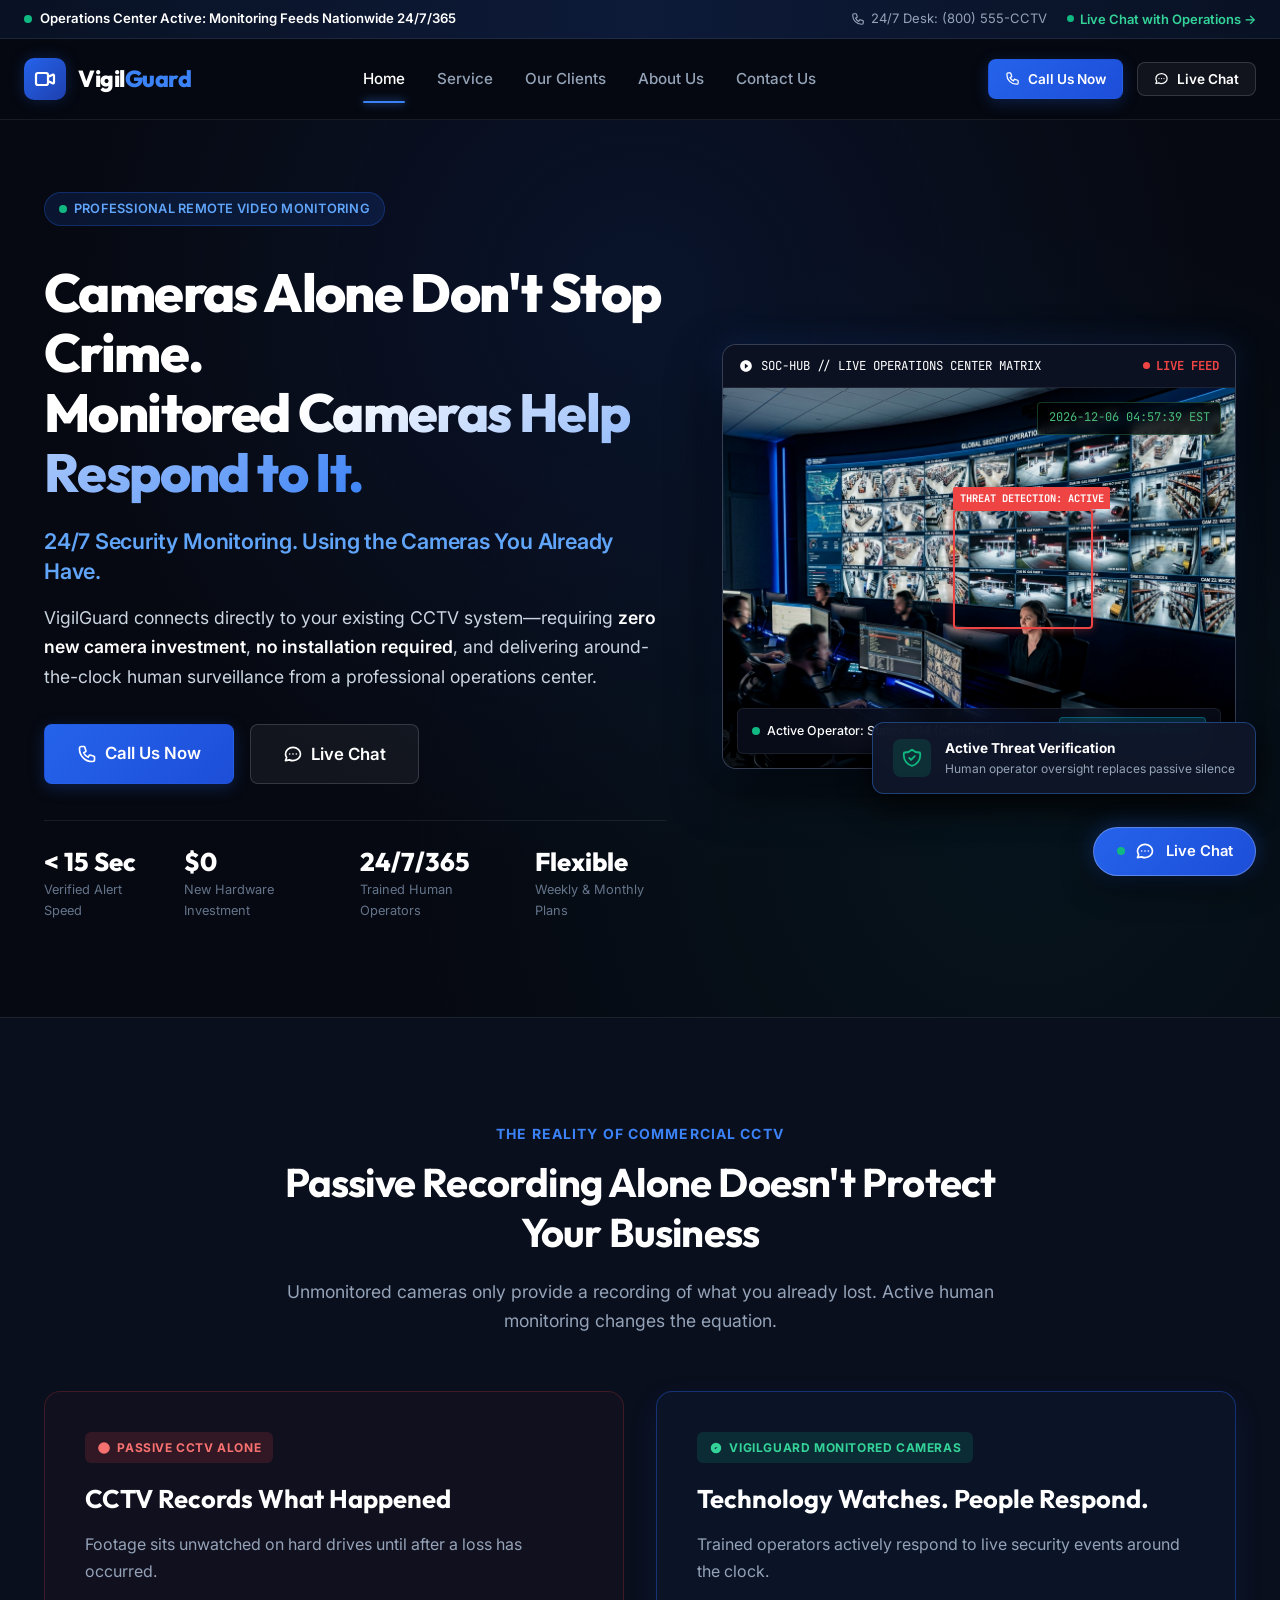
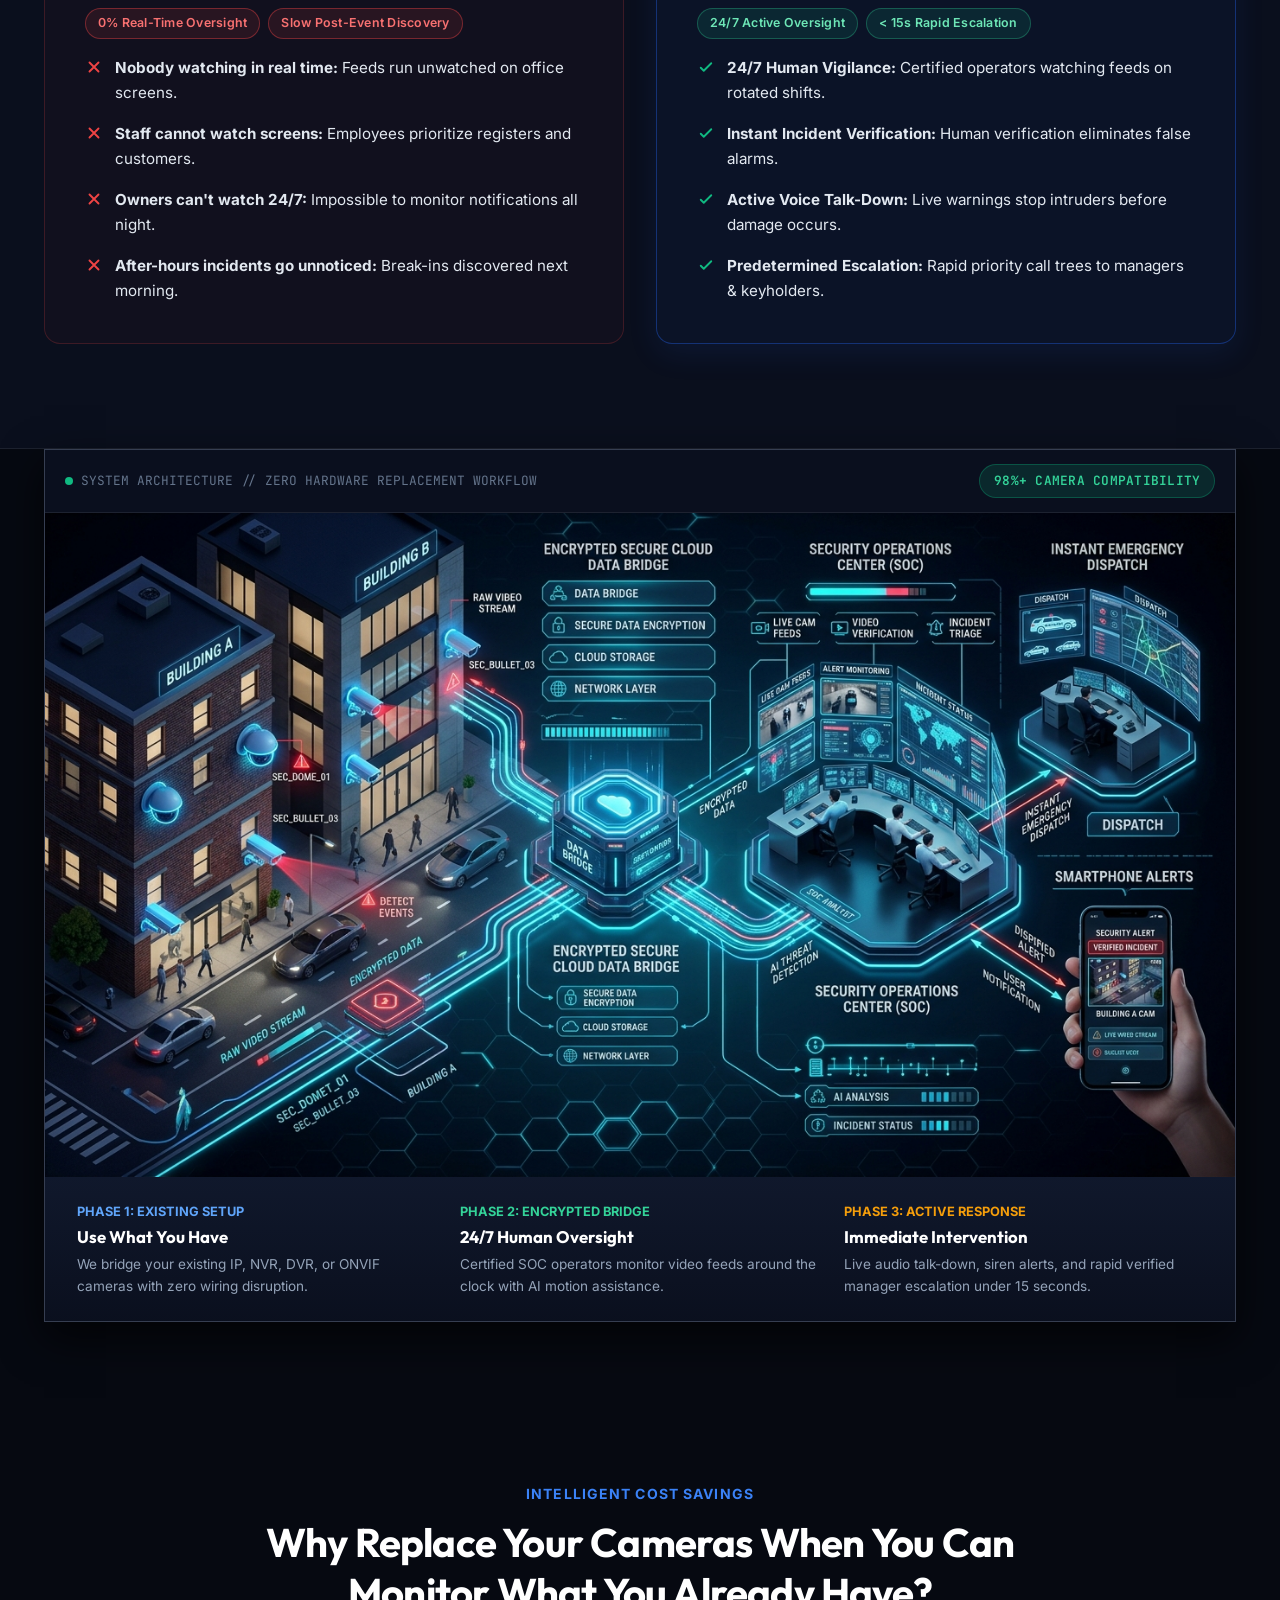
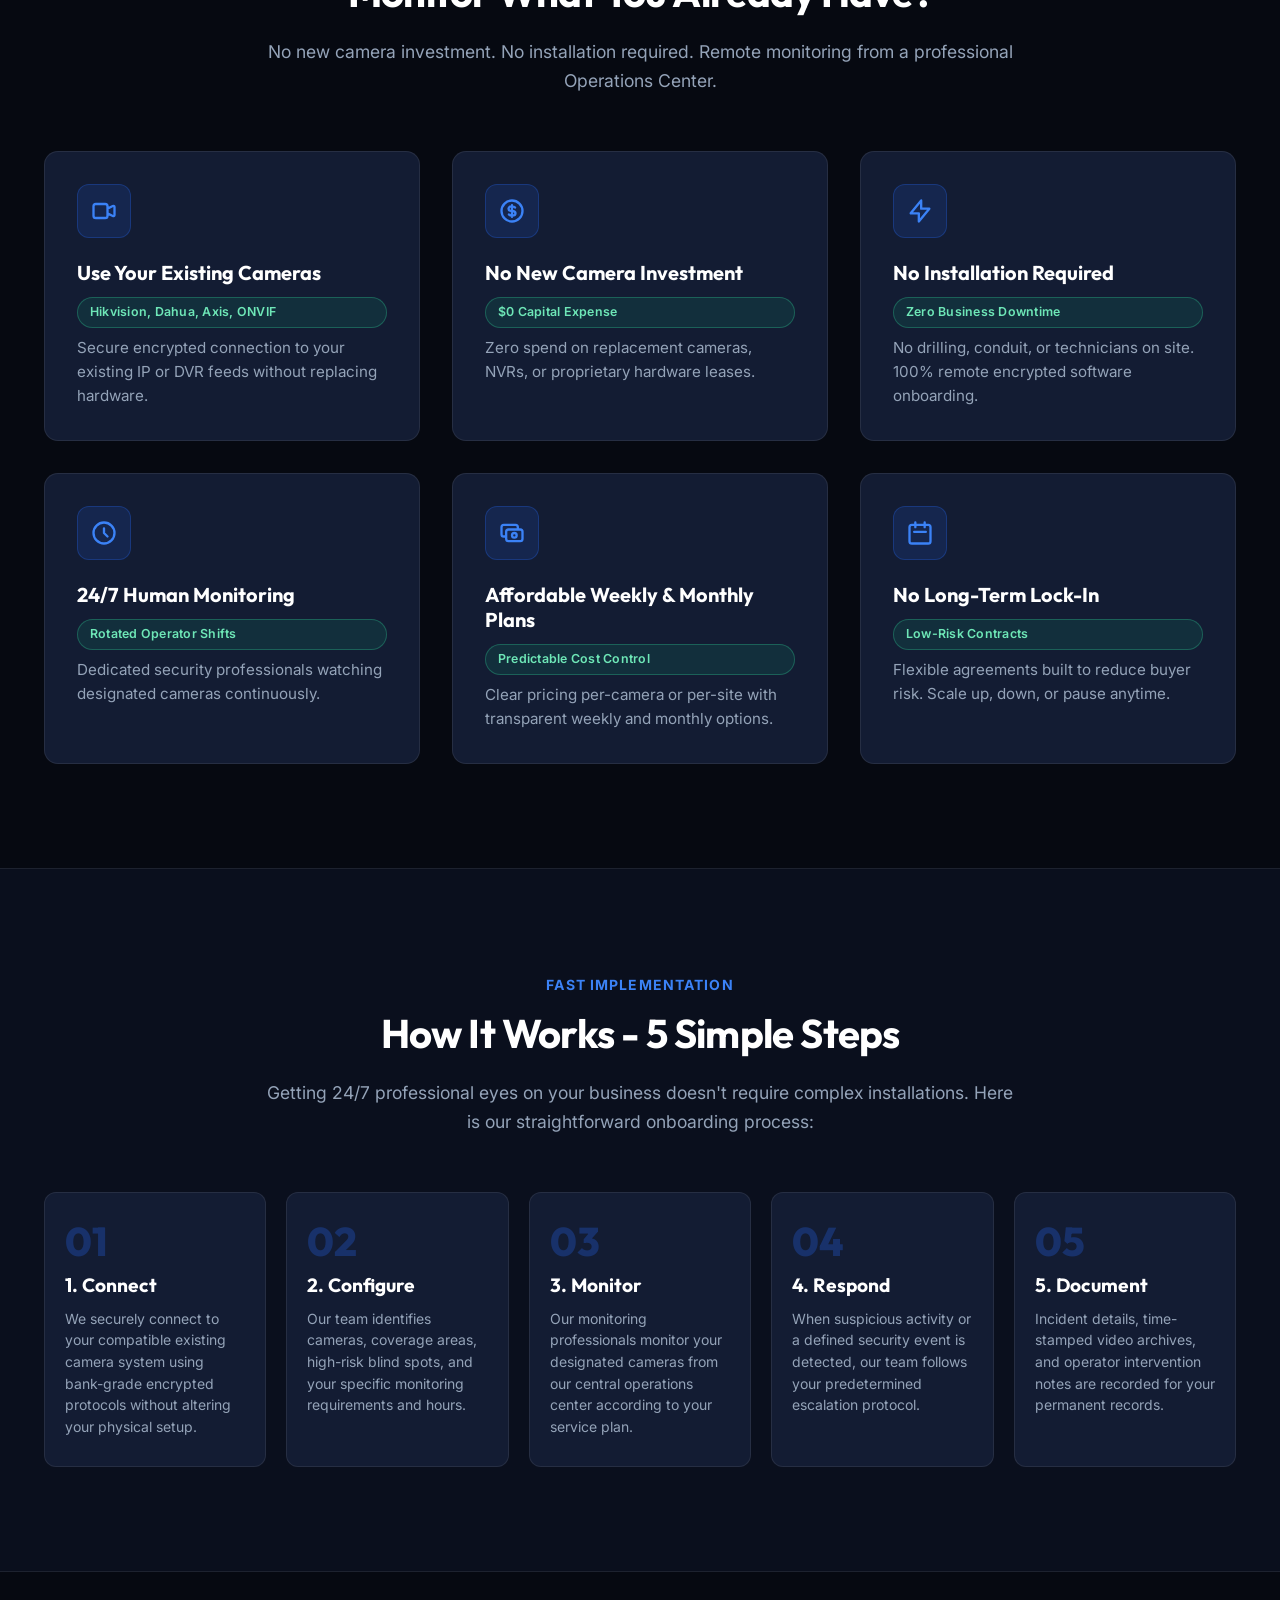
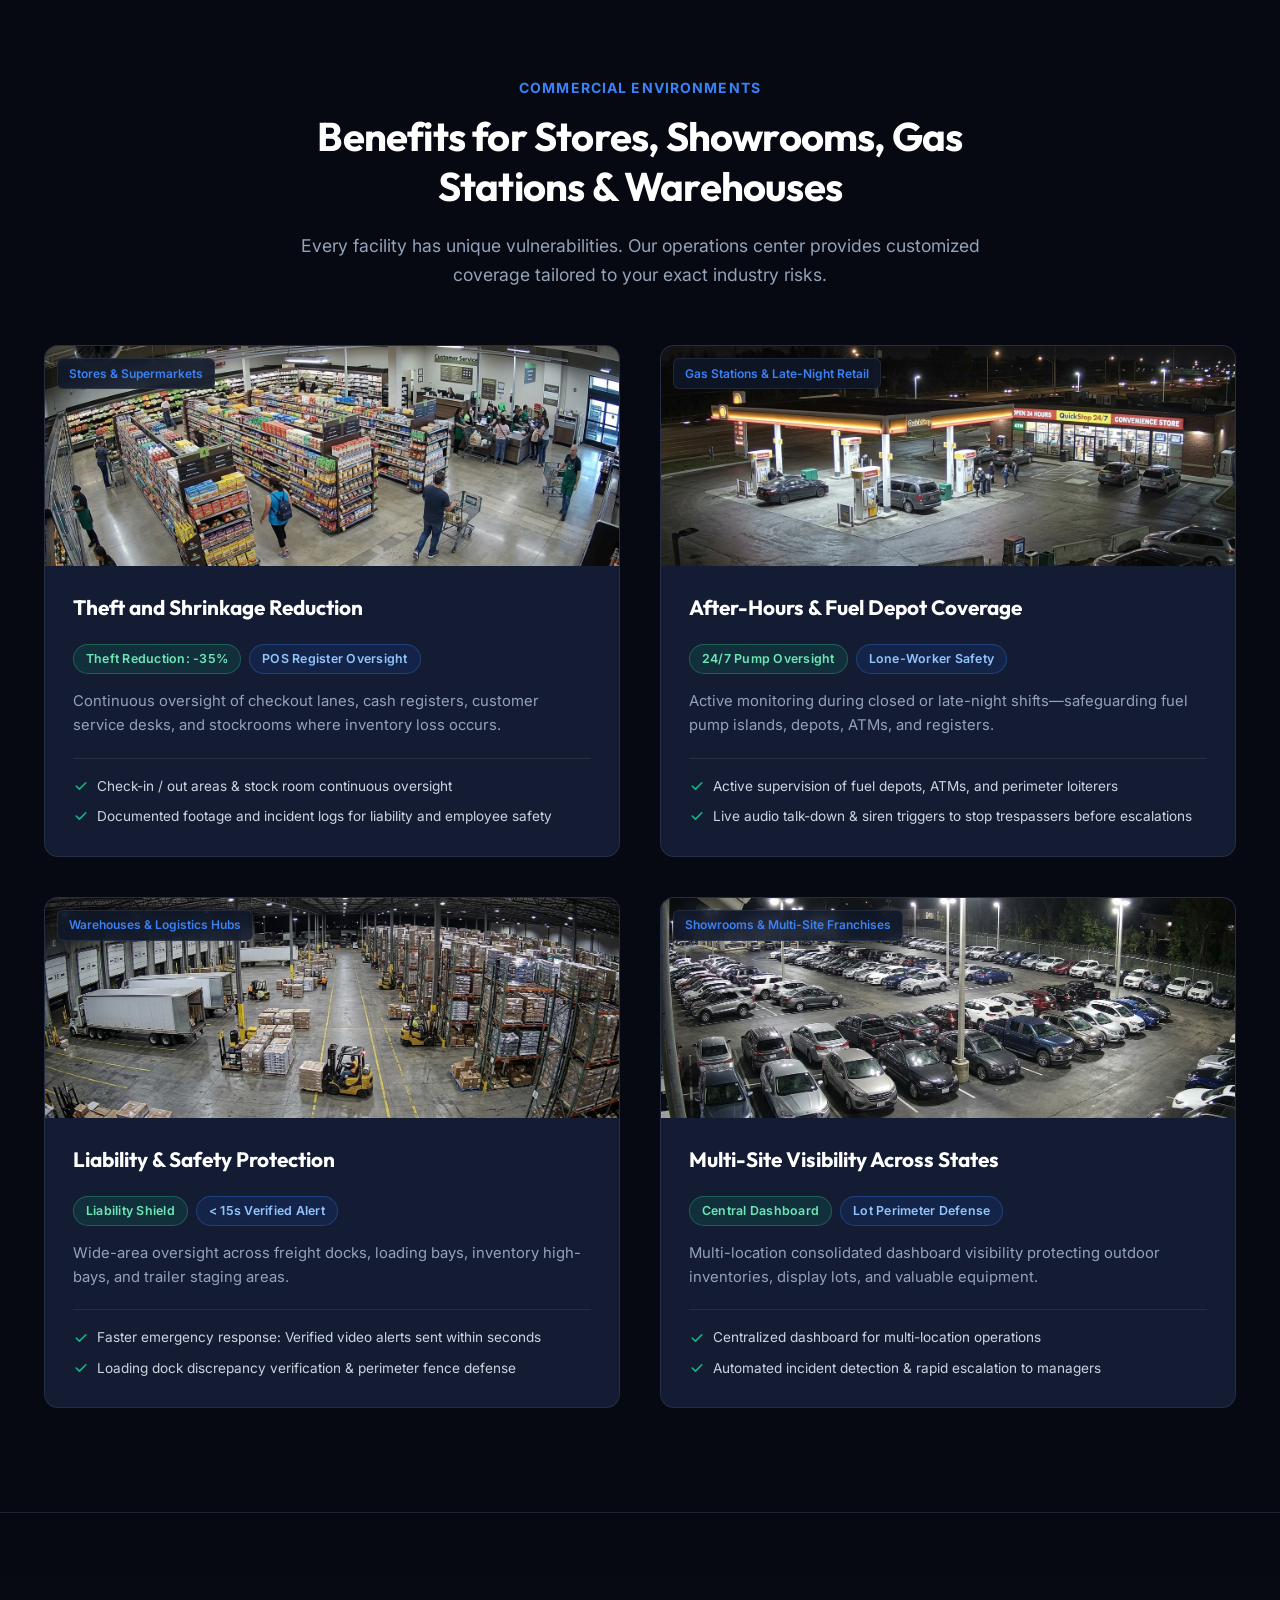
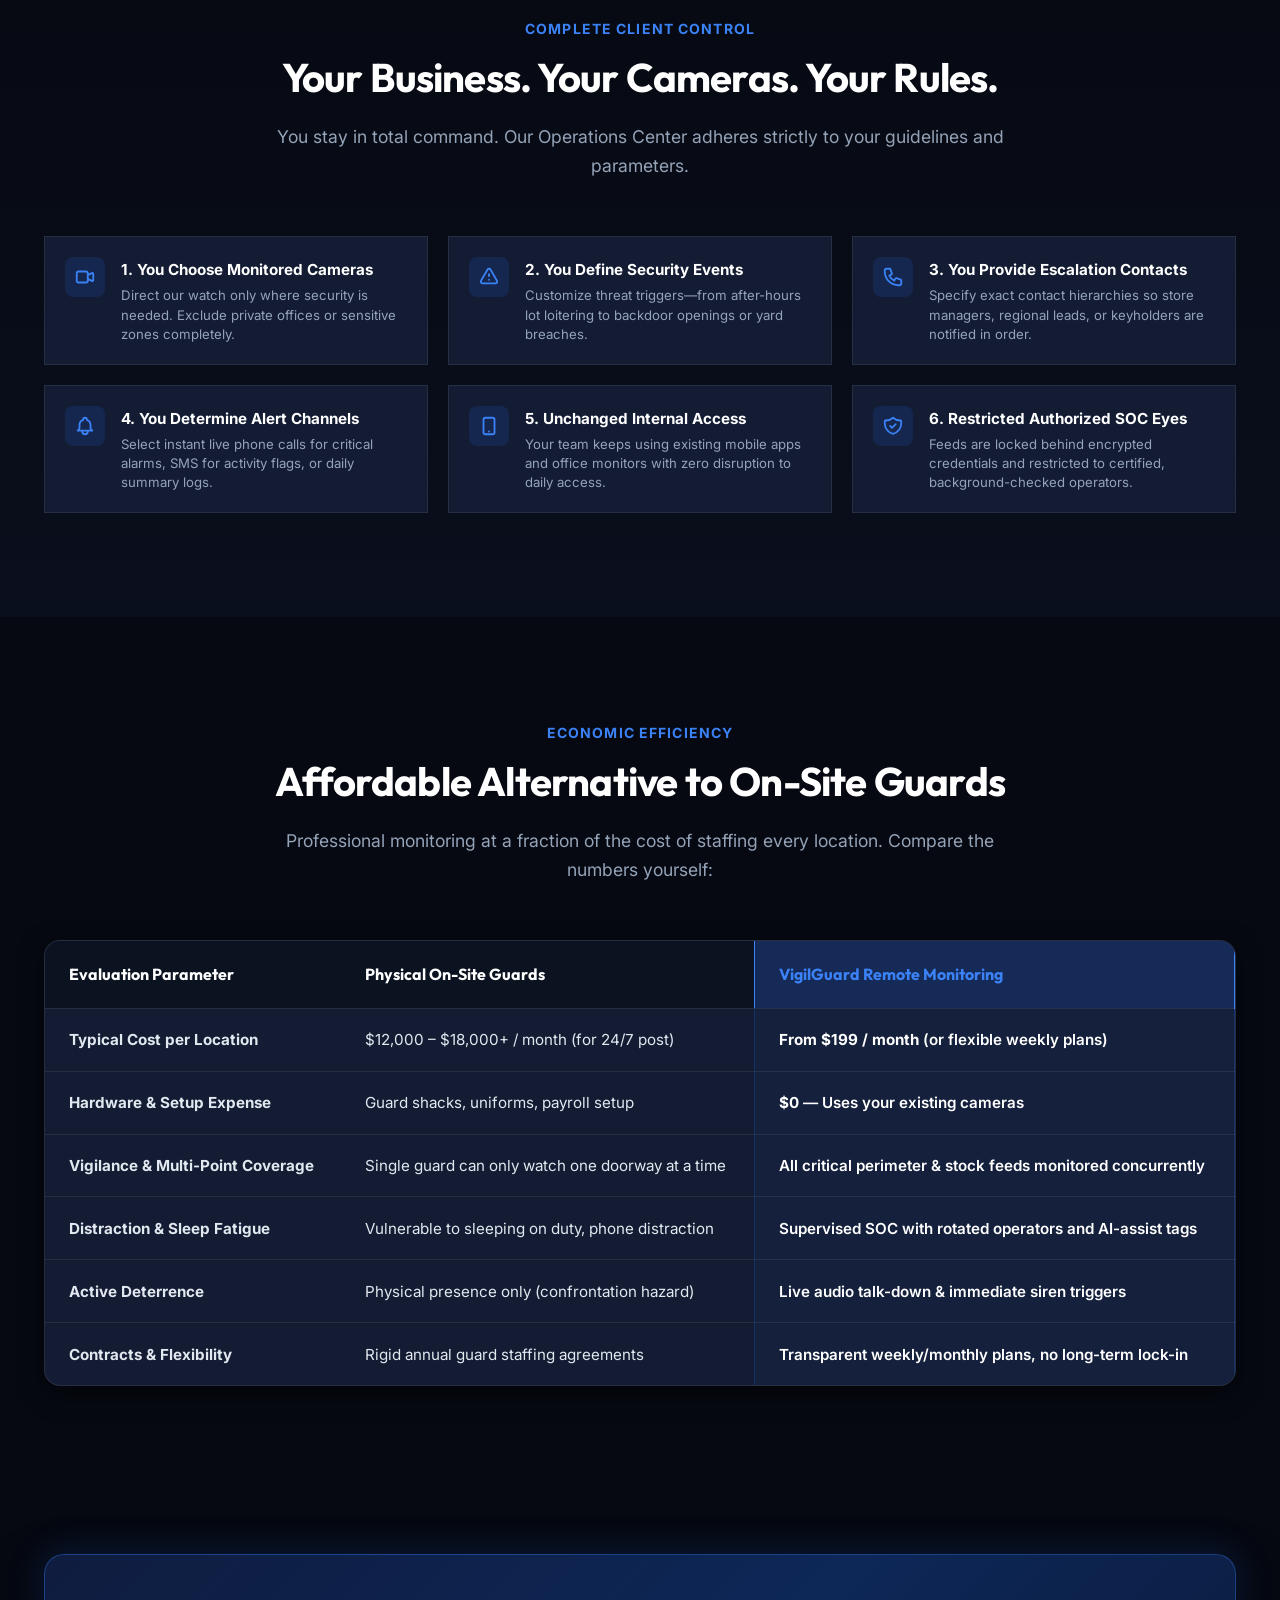
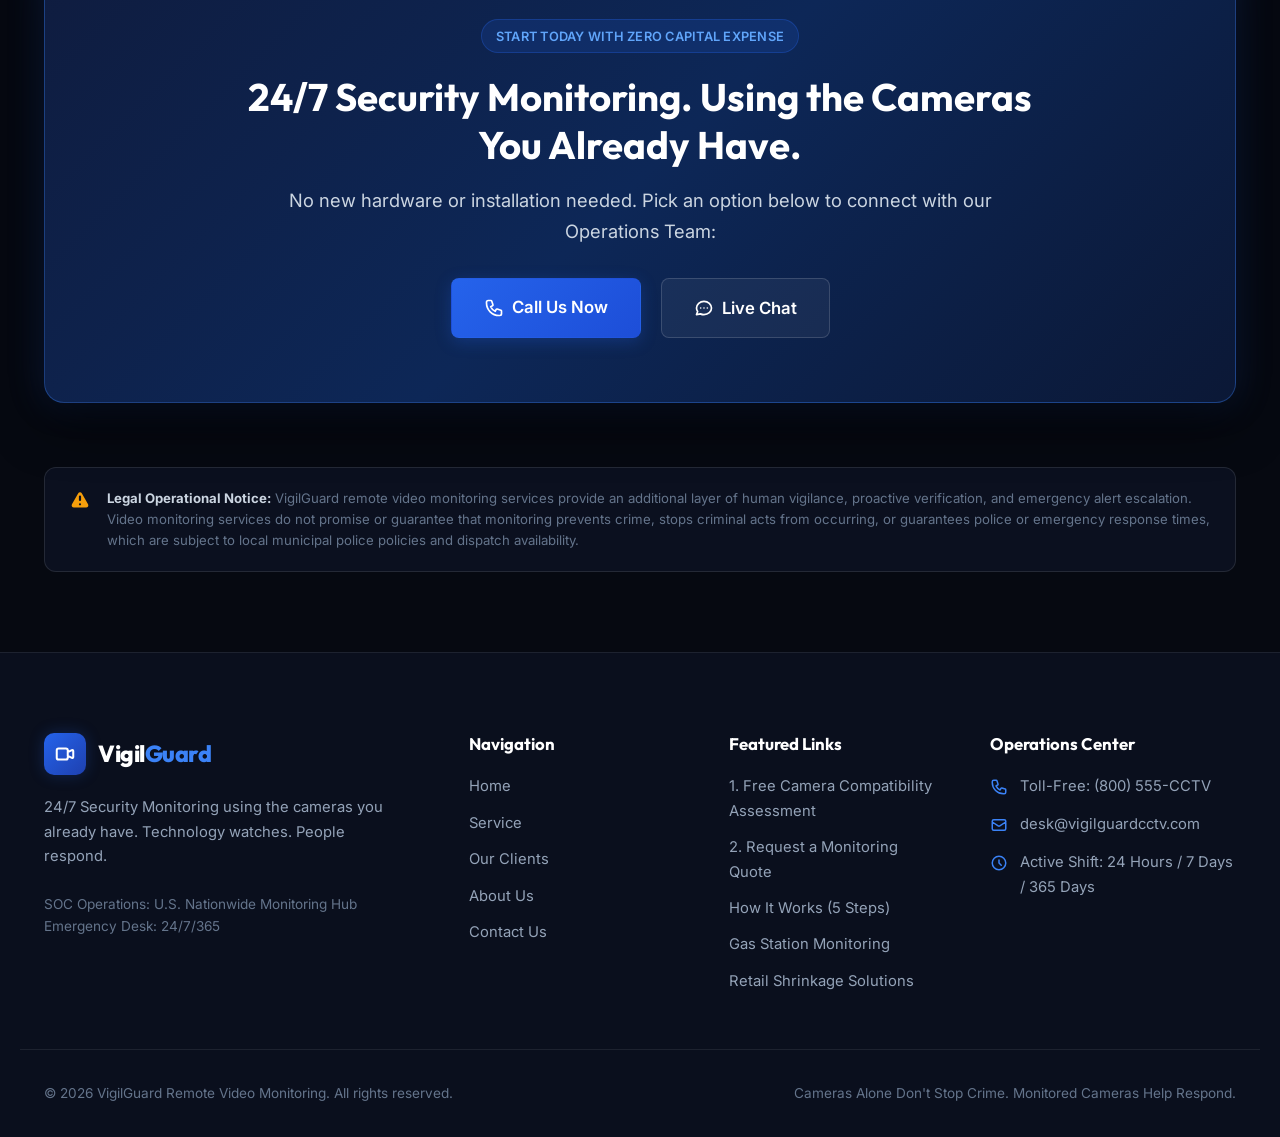
==== commit 87446e57: "Refactor website: reduce content density, add visual architecture diagrams, hardware deterrence phot" ====
--- a/index.html
+++ b/index.html
@@ -166,7 +166,7 @@
         <span class="section-subtitle">The Reality of Commercial CCTV</span>
         <h2 class="section-heading">Passive Recording Alone Doesn't Protect Your Business</h2>
         <p class="section-desc">
-          Most businesses install cameras assuming they provide security. But unmonitored footage only provides a recording of what you already lost.
+          Unmonitored cameras only provide a recording of what you already lost. Active human monitoring changes the equation.
         </p>
       </div>
 
@@ -178,23 +178,27 @@
             Passive CCTV Alone
           </div>
           <h3>CCTV Records What Happened</h3>
-          <p>Traditional camera systems record footage quietly onto hard drives, but nobody is watching when an incident unfolds.</p>
+          <p>Footage sits unwatched on hard drives until after a loss has occurred.</p>
+          <div class="metric-pill-row">
+            <span class="metric-pill" style="border-color: rgba(239, 68, 68, 0.4); color: #f87171; background: rgba(239, 68, 68, 0.1);">0% Real-Time Oversight</span>
+            <span class="metric-pill" style="border-color: rgba(239, 68, 68, 0.4); color: #f87171; background: rgba(239, 68, 68, 0.1);">Slow Post-Event Discovery</span>
+          </div>
           <div class="comp-list">
             <div class="comp-item">
               <svg class="comp-icon-bad" width="18" height="18" fill="none" stroke="currentColor" stroke-width="2.5" viewBox="0 0 24 24"><path stroke-linecap="round" stroke-linejoin="round" d="M6 18L18 6M6 6l12 12"/></svg>
-              <span><strong>Nobody may be watching the footage in real time:</strong> Feeds run unwatched on a forgotten office screen.</span>
+              <span><strong>Nobody watching in real time:</strong> Feeds run unwatched on office screens.</span>
             </div>
             <div class="comp-item">
               <svg class="comp-icon-bad" width="18" height="18" fill="none" stroke="currentColor" stroke-width="2.5" viewBox="0 0 24 24"><path stroke-linecap="round" stroke-linejoin="round" d="M6 18L18 6M6 6l12 12"/></svg>
-              <span><strong>Store employees cannot continuously watch multiple screens:</strong> Staff must prioritize customers, ringing registers, and stock.</span>
+              <span><strong>Staff cannot watch screens:</strong> Employees prioritize registers and customers.</span>
             </div>
             <div class="comp-item">
               <svg class="comp-icon-bad" width="18" height="18" fill="none" stroke="currentColor" stroke-width="2.5" viewBox="0 0 24 24"><path stroke-linecap="round" stroke-linejoin="round" d="M6 18L18 6M6 6l12 12"/></svg>
-              <span><strong>Business owners can't monitor cameras 24/7:</strong> You cannot stay awake all night or monitor phone notifications every second.</span>
+              <span><strong>Owners can't watch 24/7:</strong> Impossible to monitor notifications all night.</span>
             </div>
             <div class="comp-item">
               <svg class="comp-icon-bad" width="18" height="18" fill="none" stroke="currentColor" stroke-width="2.5" viewBox="0 0 24 24"><path stroke-linecap="round" stroke-linejoin="round" d="M6 18L18 6M6 6l12 12"/></svg>
-              <span><strong>After-hours incidents can go unnoticed:</strong> Vandalism, lot trespass, and stockroom break-ins aren't discovered until opening.</span>
+              <span><strong>After-hours incidents go unnoticed:</strong> Break-ins discovered next morning.</span>
             </div>
           </div>
         </div>
@@ -206,23 +210,27 @@
             VigilGuard Monitored Cameras
           </div>
           <h3>Technology Watches. People Respond.</h3>
-          <p>Our remote operations center turns your passive cameras into an active, responsive security perimeter.</p>
+          <p>Trained operators actively respond to live security events around the clock.</p>
+          <div class="metric-pill-row">
+            <span class="metric-pill pill-green">24/7 Active Oversight</span>
+            <span class="metric-pill pill-green">&lt; 15s Rapid Escalation</span>
+          </div>
           <div class="comp-list">
             <div class="comp-item">
               <svg class="comp-icon-good" width="18" height="18" fill="none" stroke="currentColor" stroke-width="2.5" viewBox="0 0 24 24"><path stroke-linecap="round" stroke-linejoin="round" d="M5 13l4 4L19 7"/></svg>
-              <span><strong>24/7 Human Monitoring:</strong> Trained operators watching feeds around the clock, not just recording for later review.</span>
+              <span><strong>24/7 Human Vigilance:</strong> Certified operators watching feeds on rotated shifts.</span>
             </div>
             <div class="comp-item">
               <svg class="comp-icon-good" width="18" height="18" fill="none" stroke="currentColor" stroke-width="2.5" viewBox="0 0 24 24"><path stroke-linecap="round" stroke-linejoin="round" d="M5 13l4 4L19 7"/></svg>
-              <span><strong>Incident Detection & Verification:</strong> Human specialists verify suspicious movements within seconds to eliminate false alarms.</span>
+              <span><strong>Instant Incident Verification:</strong> Human verification eliminates false alarms.</span>
             </div>
             <div class="comp-item">
               <svg class="comp-icon-good" width="18" height="18" fill="none" stroke="currentColor" stroke-width="2.5" viewBox="0 0 24 24"><path stroke-linecap="round" stroke-linejoin="round" d="M5 13l4 4L19 7"/></svg>
-              <span><strong>Real-Time Threat Response:</strong> Live audio talk-down, siren triggers, and immediate notifications to stop incidents before they escalate.</span>
+              <span><strong>Active Voice Talk-Down:</strong> Live warnings stop intruders before damage occurs.</span>
             </div>
             <div class="comp-item">
               <svg class="comp-icon-good" width="18" height="18" fill="none" stroke="currentColor" stroke-width="2.5" viewBox="0 0 24 24"><path stroke-linecap="round" stroke-linejoin="round" d="M5 13l4 4L19 7"/></svg>
-              <span><strong>Rapid Escalation According to Your Plan:</strong> Direct call trees to managers, site supervisors, and designated emergency personnel.</span>
+              <span><strong>Predetermined Escalation:</strong> Rapid priority call trees to managers & keyholders.</span>
             </div>
           </div>
         </div>
@@ -230,14 +238,49 @@
     </div>
   </section>
 
+  <!-- Visual System Architecture Callout -->
+  <section class="section" style="padding-top: 0;">
+    <div class="container">
+      <div class="visual-diagram-card">
+        <div class="diagram-header-bar">
+          <div style="display: flex; align-items: center; gap: 0.5rem;">
+            <span class="pulse-dot"></span>
+            <span>SYSTEM ARCHITECTURE // ZERO HARDWARE REPLACEMENT WORKFLOW</span>
+          </div>
+          <span class="badge badge-green">98%+ Camera Compatibility</span>
+        </div>
+        <img src="assets/images/network-diagram.jpg" alt="VigilGuard CCTV Network Connection Architecture: Existing Cameras to Cloud Bridge to Operations Center" class="diagram-img">
+        <div class="diagram-body">
+          <div class="grid-3" style="gap: 1.5rem;">
+            <div>
+              <div style="font-size: 0.8rem; color: #60a5fa; font-weight: 700; margin-bottom: 0.25rem;">PHASE 1: EXISTING SETUP</div>
+              <h4 style="font-size: 1.05rem; margin-bottom: 0.35rem; color: var(--text-white);">Use What You Have</h4>
+              <p style="font-size: 0.85rem; color: var(--text-muted); margin: 0;">We bridge your existing IP, NVR, DVR, or ONVIF cameras with zero wiring disruption.</p>
+            </div>
+            <div>
+              <div style="font-size: 0.8rem; color: #34d399; font-weight: 700; margin-bottom: 0.25rem;">PHASE 2: ENCRYPTED BRIDGE</div>
+              <h4 style="font-size: 1.05rem; margin-bottom: 0.35rem; color: var(--text-white);">24/7 Human Oversight</h4>
+              <p style="font-size: 0.85rem; color: var(--text-muted); margin: 0;">Certified SOC operators monitor video feeds around the clock with AI motion assistance.</p>
+            </div>
+            <div>
+              <div style="font-size: 0.8rem; color: #f59e0b; font-weight: 700; margin-bottom: 0.25rem;">PHASE 3: ACTIVE RESPONSE</div>
+              <h4 style="font-size: 1.05rem; margin-bottom: 0.35rem; color: var(--text-white);">Immediate Intervention</h4>
+              <p style="font-size: 0.85rem; color: var(--text-muted); margin: 0;">Live audio talk-down, siren alerts, and rapid verified manager escalation under 15 seconds.</p>
+            </div>
+          </div>
+        </div>
+      </div>
+    </div>
+  </section>
+
   <!-- Value Proposition: Why Replace Cameras -->
-  <section class="section">
+  <section class="section" style="padding-top: 1rem;">
     <div class="container">
       <div class="section-title-wrap">
         <span class="section-subtitle">Intelligent Cost Savings</span>
         <h2 class="section-heading">Why Replace Your Cameras When You Can Monitor What You Already Have?</h2>
         <p class="section-desc">
-          Most security companies want to rip out your equipment and charge you thousands for proprietary cameras. We connect directly to your existing infrastructure.
+          No new camera investment. No installation required. Remote monitoring from a professional Operations Center.
         </p>
       </div>
 
@@ -247,7 +290,8 @@
             <svg width="28" height="28" fill="none" stroke="currentColor" stroke-width="2" viewBox="0 0 24 24"><path stroke-linecap="round" stroke-linejoin="round" d="M15 10l4.553-2.276A1 1 0 0121 8.618v6.764a1 1 0 01-1.447.894L15 14M5 18h8a2 2 0 002-2V8a2 2 0 00-2-2H5a2 2 0 00-2 2v8a2 2 0 002 2z"/></svg>
           </div>
           <h3>Use Your Existing Cameras</h3>
-          <p>We connect securely to your compatible existing camera system—whether IP, NVR, DVR, ONVIF, or RTSP. No replacements necessary.</p>
+          <span class="metric-pill pill-green" style="margin-bottom: 0.5rem;">Hikvision, Dahua, Axis, ONVIF</span>
+          <p>Secure encrypted connection to your existing IP or DVR feeds without replacing hardware.</p>
         </div>
 
         <div class="feature-card">
@@ -255,7 +299,8 @@
             <svg width="28" height="28" fill="none" stroke="currentColor" stroke-width="2" viewBox="0 0 24 24"><path stroke-linecap="round" stroke-linejoin="round" d="M12 8c-1.657 0-3 .895-3 2s1.343 2 3 2 3 .895 3 2-1.343 2-3 2m0-8c1.11 0 2.08.402 2.599 1M12 8V7m0 1v8m0 0v1m0-1c-1.11 0-2.08-.402-2.599-1M21 12a9 9 0 11-18 0 9 9 0 0118 0z"/></svg>
           </div>
           <h3>No New Camera Investment</h3>
-          <p>Zero capital expenditure on new lenses or recording chassis. No unnecessary hardware purchases whatsoever.</p>
+          <span class="metric-pill pill-green" style="margin-bottom: 0.5rem;">$0 Capital Expense</span>
+          <p>Zero spend on replacement cameras, NVRs, or proprietary hardware leases.</p>
         </div>
 
         <div class="feature-card">
@@ -263,7 +308,8 @@
             <svg width="28" height="28" fill="none" stroke="currentColor" stroke-width="2" viewBox="0 0 24 24"><path stroke-linecap="round" stroke-linejoin="round" d="M13 10V3L4 14h7v7l9-11h-7z"/></svg>
           </div>
           <h3>No Installation Required</h3>
-          <p>No drilling, running conduit, or technicians disrupting your business during work hours. Secure encrypted remote software bridge.</p>
+          <span class="metric-pill pill-green" style="margin-bottom: 0.5rem;">Zero Business Downtime</span>
+          <p>No drilling, conduit, or technicians on site. 100% remote encrypted software onboarding.</p>
         </div>
 
         <div class="feature-card">
@@ -271,15 +317,17 @@
             <svg width="28" height="28" fill="none" stroke="currentColor" stroke-width="2" viewBox="0 0 24 24"><path stroke-linecap="round" stroke-linejoin="round" d="M12 8v4l3 3m6-3a9 9 0 11-18 0 9 9 0 0118 0z"/></svg>
           </div>
           <h3>24/7 Human Monitoring</h3>
-          <p>Remote monitoring from a professional Operations Center with vigilant, certified human operators on duty 24/7/365.</p>
+          <span class="metric-pill pill-green" style="margin-bottom: 0.5rem;">Rotated Operator Shifts</span>
+          <p>Dedicated security professionals watching designated cameras continuously.</p>
         </div>
 
         <div class="feature-card">
           <div class="feature-icon-box">
             <svg width="28" height="28" fill="none" stroke="currentColor" stroke-width="2" viewBox="0 0 24 24"><path stroke-linecap="round" stroke-linejoin="round" d="M17 9V7a2 2 0 00-2-2H5a2 2 0 00-2 2v6a2 2 0 002 2h2m2 4h10a2 2 0 002-2v-6a2 2 0 00-2-2H9a2 2 0 00-2 2v6a2 2 0 002 2zm7-5a2 2 0 11-4 0 2 2 0 014 0z"/></svg>
           </div>
-          <h3>Affordable Monthly / Weekly Plans</h3>
-          <p>Transparent pricing with simple per-camera or per-site weekly and monthly plans with zero hidden fees.</p>
+          <h3>Affordable Weekly & Monthly Plans</h3>
+          <span class="metric-pill pill-green" style="margin-bottom: 0.5rem;">Predictable Cost Control</span>
+          <p>Clear pricing per-camera or per-site with transparent weekly and monthly options.</p>
         </div>
 
         <div class="feature-card">
@@ -287,7 +335,8 @@
             <svg width="28" height="28" fill="none" stroke="currentColor" stroke-width="2" viewBox="0 0 24 24"><path stroke-linecap="round" stroke-linejoin="round" d="M8 7V3m8 4V3m-9 8h10M5 21h14a2 2 0 002-2V7a2 2 0 00-2-2H5a2 2 0 00-2 2v12a2 2 0 002 2z"/></svg>
           </div>
           <h3>No Long-Term Lock-In</h3>
-          <p>Flexible contracts designed to reduce buyer risk. You stay because you love the protection, not because you're trapped.</p>
+          <span class="metric-pill pill-green" style="margin-bottom: 0.5rem;">Low-Risk Contracts</span>
+          <p>Flexible agreements built to reduce buyer risk. Scale up, down, or pause anytime.</p>
         </div>
       </div>
     </div>
@@ -365,7 +414,11 @@
           </div>
           <div class="industry-body">
             <h3>Theft and Shrinkage Reduction</h3>
-            <p>Continuous oversight of check-in / checkout areas, customer service desks, cash offices, and high-risk stockrooms where inventory loss occurs.</p>
+            <div class="metric-pill-row">
+              <span class="metric-pill pill-green">Theft Reduction: -35%</span>
+              <span class="metric-pill">POS Register Oversight</span>
+            </div>
+            <p>Continuous oversight of checkout lanes, cash registers, customer service desks, and stockrooms where inventory loss occurs.</p>
             <div class="industry-benefits-list">
               <div class="industry-benefit-item">
                 <svg width="16" height="16" fill="currentColor" viewBox="0 0 20 20"><path fill-rule="evenodd" d="M16.707 5.293a1 1 0 010 1.414l-8 8a1 1 0 01-1.414 0l-4-4a1 1 0 011.414-1.414L8 12.586l7.293-7.293a1 1 0 011.414 0z" clip-rule="evenodd"/></svg>
@@ -387,7 +440,11 @@
           </div>
           <div class="industry-body">
             <h3>After-Hours & Fuel Depot Coverage</h3>
-            <p>Monitoring when staff are closed or minimal—especially critical for 24-hour gas stations, pump islands, fuel depots, and late-night retail.</p>
+            <div class="metric-pill-row">
+              <span class="metric-pill pill-green">24/7 Pump Oversight</span>
+              <span class="metric-pill">Lone-Worker Safety</span>
+            </div>
+            <p>Active monitoring during closed or late-night shifts—safeguarding fuel pump islands, depots, ATMs, and registers.</p>
             <div class="industry-benefits-list">
               <div class="industry-benefit-item">
                 <svg width="16" height="16" fill="currentColor" viewBox="0 0 20 20"><path fill-rule="evenodd" d="M16.707 5.293a1 1 0 010 1.414l-8 8a1 1 0 01-1.414 0l-4-4a1 1 0 011.414-1.414L8 12.586l7.293-7.293a1 1 0 011.414 0z" clip-rule="evenodd"/></svg>
@@ -409,7 +466,11 @@
           </div>
           <div class="industry-body">
             <h3>Liability & Safety Protection</h3>
-            <p>Documented footage and incident logs across expansive loading bays, freight docks, inventory aisles, and employee transit zones.</p>
+            <div class="metric-pill-row">
+              <span class="metric-pill pill-green">Liability Shield</span>
+              <span class="metric-pill">&lt; 15s Verified Alert</span>
+            </div>
+            <p>Wide-area oversight across freight docks, loading bays, inventory high-bays, and trailer staging areas.</p>
             <div class="industry-benefits-list">
               <div class="industry-benefit-item">
                 <svg width="16" height="16" fill="currentColor" viewBox="0 0 20 20"><path fill-rule="evenodd" d="M16.707 5.293a1 1 0 010 1.414l-8 8a1 1 0 01-1.414 0l-4-4a1 1 0 011.414-1.414L8 12.586l7.293-7.293a1 1 0 011.414 0z" clip-rule="evenodd"/></svg>
@@ -431,7 +492,11 @@
           </div>
           <div class="industry-body">
             <h3>Multi-Site Visibility Across States</h3>
-            <p>Centralized monitoring for chains and franchises across different states. Safeguard high-value inventory on open display lots.</p>
+            <div class="metric-pill-row">
+              <span class="metric-pill pill-green">Central Dashboard</span>
+              <span class="metric-pill">Lot Perimeter Defense</span>
+            </div>
+            <p>Multi-location consolidated dashboard visibility protecting outdoor inventories, display lots, and valuable equipment.</p>
             <div class="industry-benefits-list">
               <div class="industry-benefit-item">
                 <svg width="16" height="16" fill="currentColor" viewBox="0 0 20 20"><path fill-rule="evenodd" d="M16.707 5.293a1 1 0 010 1.414l-8 8a1 1 0 01-1.414 0l-4-4a1 1 0 011.414-1.414L8 12.586l7.293-7.293a1 1 0 011.414 0z" clip-rule="evenodd"/></svg>
@@ -455,56 +520,68 @@
         <span class="section-subtitle">Complete Client Control</span>
         <h2 class="section-heading">Your Business. Your Cameras. Your Rules.</h2>
         <p class="section-desc">
-          You stay in the driver's seat. Our Operations Center adheres strictly to your guidelines, protocols, and privacy parameters.
-        </p>
-      </div>
-
-      <div class="grid-3">
-        <div class="rule-box">
-          <div class="rule-index">1</div>
-          <div class="rule-content">
-            <h4>You decide which cameras we monitor</h4>
-            <p>Direct our eyes only where security is needed. Exclude sensitive private offices, restrooms, or break areas completely.</p>
-          </div>
-        </div>
-
-        <div class="rule-box">
-          <div class="rule-index">2</div>
-          <div class="rule-content">
-            <h4>You define what constitutes a security event</h4>
-            <p>Customize threat triggers—from unauthorized after-hours yard presence to delivery bay loitering or backdoor openings.</p>
-          </div>
-        </div>
-
-        <div class="rule-box">
-          <div class="rule-index">3</div>
-          <div class="rule-content">
-            <h4>You provide your escalation contacts</h4>
-            <p>Establish exact contact hierarchies so the right store manager, regional supervisor, or keyholder is notified in order.</p>
-          </div>
-        </div>
-
-        <div class="rule-box">
-          <div class="rule-index">4</div>
-          <div class="rule-content">
-            <h4>You determine notification preferences</h4>
-            <p>Select instant live telephone calls for critical alarms, SMS alerts for suspicious activities, or daily summary logs.</p>
-          </div>
-        </div>
-
-        <div class="rule-box">
-          <div class="rule-index">5</div>
-          <div class="rule-content">
-            <h4>Authorized users access according to your setup</h4>
-            <p>Your team continues to use your camera apps and NVR systems just like always, with zero disruption to internal access.</p>
-          </div>
-        </div>
-
-        <div class="rule-box">
-          <div class="rule-index">6</div>
-          <div class="rule-content">
-            <h4>Monitoring access is restricted to authorized personnel</h4>
-            <p>Feeds are strictly accessible only by certified, background-checked security operators bound by strict confidentiality.</p>
+          You stay in total command. Our Operations Center adheres strictly to your guidelines and parameters.
+        </p>
+      </div>
+
+      <div class="grid-3" style="gap: 1.25rem;">
+        <div class="rule-tile">
+          <div class="rule-tile-icon">
+            <svg width="22" height="22" fill="none" stroke="currentColor" stroke-width="2" viewBox="0 0 24 24"><path stroke-linecap="round" stroke-linejoin="round" d="M15 10l4.553-2.276A1 1 0 0121 8.618v6.764a1 1 0 01-1.447.894L15 14M5 18h8a2 2 0 002-2V8a2 2 0 00-2-2H5a2 2 0 00-2 2v8a2 2 0 002 2z"/></svg>
+          </div>
+          <div>
+            <div class="rule-tile-title">1. You Choose Monitored Cameras</div>
+            <p class="rule-tile-desc">Direct our watch only where security is needed. Exclude private offices or sensitive zones completely.</p>
+          </div>
+        </div>
+
+        <div class="rule-tile">
+          <div class="rule-tile-icon">
+            <svg width="22" height="22" fill="none" stroke="currentColor" stroke-width="2" viewBox="0 0 24 24"><path stroke-linecap="round" stroke-linejoin="round" d="M12 9v2m0 4h.01m-6.938 4h13.856c1.54 0 2.502-1.667 1.732-3L13.732 4c-.77-1.333-2.694-1.333-3.464 0L3.34 16c-.77 1.333.192 3 1.732 3z"/></svg>
+          </div>
+          <div>
+            <div class="rule-tile-title">2. You Define Security Events</div>
+            <p class="rule-tile-desc">Customize threat triggers—from after-hours lot loitering to backdoor openings or yard breaches.</p>
+          </div>
+        </div>
+
+        <div class="rule-tile">
+          <div class="rule-tile-icon">
+            <svg width="22" height="22" fill="none" stroke="currentColor" stroke-width="2" viewBox="0 0 24 24"><path stroke-linecap="round" stroke-linejoin="round" d="M3 5a2 2 0 012-2h3.28a1 1 0 01.948.684l1.498 4.493a1 1 0 01-.502 1.21l-2.257 1.13a11.042 11.042 0 005.516 5.516l1.13-2.257a1 1 0 011.21-.502l4.493 1.498a1 1 0 01.684.949V19a2 2 0 01-2 2h-1C9.716 21 3 14.284 3 6V5z"/></svg>
+          </div>
+          <div>
+            <div class="rule-tile-title">3. You Provide Escalation Contacts</div>
+            <p class="rule-tile-desc">Specify exact contact hierarchies so store managers, regional leads, or keyholders are notified in order.</p>
+          </div>
+        </div>
+
+        <div class="rule-tile">
+          <div class="rule-tile-icon">
+            <svg width="22" height="22" fill="none" stroke="currentColor" stroke-width="2" viewBox="0 0 24 24"><path stroke-linecap="round" stroke-linejoin="round" d="M15 17h5l-1.405-1.405A2.032 2.032 0 0118 14.158V11a6.002 6.002 0 00-4-5.659V5a2 2 0 10-4 0v.341C7.67 6.165 6 8.388 6 11v3.159c0 .538-.214 1.055-.595 1.436L4 17h5m6 0v1a3 3 0 11-6 0v-1m6 0H9"/></svg>
+          </div>
+          <div>
+            <div class="rule-tile-title">4. You Determine Alert Channels</div>
+            <p class="rule-tile-desc">Select instant live phone calls for critical alarms, SMS for activity flags, or daily summary logs.</p>
+          </div>
+        </div>
+
+        <div class="rule-tile">
+          <div class="rule-tile-icon">
+            <svg width="22" height="22" fill="none" stroke="currentColor" stroke-width="2" viewBox="0 0 24 24"><path stroke-linecap="round" stroke-linejoin="round" d="M12 18h.01M8 21h8a2 2 0 002-2V5a2 2 0 00-2-2H8a2 2 0 00-2 2v14a2 2 0 002 2z"/></svg>
+          </div>
+          <div>
+            <div class="rule-tile-title">5. Unchanged Internal Access</div>
+            <p class="rule-tile-desc">Your team keeps using existing mobile apps and office monitors with zero disruption to daily access.</p>
+          </div>
+        </div>
+
+        <div class="rule-tile">
+          <div class="rule-tile-icon">
+            <svg width="22" height="22" fill="none" stroke="currentColor" stroke-width="2" viewBox="0 0 24 24"><path stroke-linecap="round" stroke-linejoin="round" d="M9 12l2 2 4-4m5.618-4.016A11.955 11.955 0 0112 2.944a11.955 11.955 0 01-8.618 3.04A12.02 12.02 0 003 9c0 5.591 3.824 10.29 9 11.622 5.176-1.332 9-6.03 9-11.622 0-1.042-.133-2.052-.382-3.016z"/></svg>
+          </div>
+          <div>
+            <div class="rule-tile-title">6. Restricted Authorized SOC Eyes</div>
+            <p class="rule-tile-desc">Feeds are locked behind encrypted credentials and restricted to certified, background-checked operators.</p>
           </div>
         </div>
       </div>
--- a/assets/css/style.css
+++ b/assets/css/style.css
@@ -1725,3 +1725,133 @@
   padding-top: 0.75rem;
 }
 
+/* --- Visual Architecture & Schematic Callouts --- */
+.visual-diagram-card {
+  background: var(--bg-card);
+  border: 1px solid var(--border-light);
+  border-radius: var(--radius-lg);
+  overflow: hidden;
+  box-shadow: var(--shadow-lg);
+  margin-bottom: 2.5rem;
+  transition: var(--trans-normal);
+}
+
+.visual-diagram-card:hover {
+  border-color: var(--border-glow);
+  box-shadow: 0 10px 30px rgba(37, 99, 235, 0.2);
+}
+
+.diagram-header-bar {
+  display: flex;
+  justify-content: space-between;
+  align-items: center;
+  padding: 0.85rem 1.25rem;
+  background: rgba(10, 15, 29, 0.95);
+  border-bottom: 1px solid var(--border-subtle);
+  font-family: var(--font-mono);
+  font-size: 0.8rem;
+  color: var(--text-dim);
+}
+
+.diagram-img {
+  width: 100%;
+  height: auto;
+  display: block;
+}
+
+.diagram-body {
+  padding: 1.5rem 2rem;
+  background: linear-gradient(180deg, rgba(15, 23, 42, 0.8) 0%, rgba(10, 15, 29, 0.95) 100%);
+}
+
+.metric-pill-row {
+  display: flex;
+  flex-wrap: wrap;
+  gap: 0.5rem;
+  margin: 0.75rem 0 1rem 0;
+}
+
+.metric-pill {
+  display: inline-flex;
+  align-items: center;
+  gap: 0.35rem;
+  background: rgba(37, 99, 235, 0.12);
+  border: 1px solid rgba(59, 130, 246, 0.3);
+  color: #93c5fd;
+  border-radius: 9999px;
+  padding: 0.25rem 0.75rem;
+  font-size: 0.775rem;
+  font-weight: 600;
+  letter-spacing: 0.02em;
+}
+
+.metric-pill.pill-green {
+  background: rgba(16, 185, 129, 0.12);
+  border-color: rgba(52, 211, 153, 0.3);
+  color: #6ee7b7;
+}
+
+.metric-pill.pill-amber {
+  background: rgba(245, 158, 11, 0.12);
+  border-color: rgba(251, 191, 36, 0.3);
+  color: #fcd34d;
+}
+
+.timeline-step-badge {
+  font-family: var(--font-mono);
+  background: rgba(37, 99, 235, 0.2);
+  color: #60a5fa;
+  border: 1px solid rgba(59, 130, 246, 0.4);
+  padding: 0.2rem 0.6rem;
+  border-radius: 6px;
+  font-size: 0.75rem;
+  font-weight: 700;
+  display: inline-block;
+  margin-bottom: 0.5rem;
+}
+
+/* Compact visual rule tiles */
+.rule-tile {
+  background: var(--bg-card);
+  border: 1px solid var(--border-subtle);
+  border-radius: var(--radius-md);
+  padding: 1.25rem;
+  display: flex;
+  gap: 1rem;
+  align-items: flex-start;
+  transition: var(--trans-fast);
+}
+
+.rule-tile:hover {
+  border-color: var(--primary-light);
+  transform: translateY(-2px);
+  background: rgba(30, 41, 59, 0.5);
+}
+
+.rule-tile-icon {
+  width: 40px;
+  height: 40px;
+  border-radius: 8px;
+  background: rgba(37, 99, 235, 0.15);
+  color: var(--primary-light);
+  display: flex;
+  align-items: center;
+  justify-content: center;
+  flex-shrink: 0;
+}
+
+.rule-tile-title {
+  font-size: 0.95rem;
+  font-weight: 700;
+  color: var(--text-white);
+  margin-bottom: 0.25rem;
+}
+
+.rule-tile-desc {
+  font-size: 0.825rem;
+  color: var(--text-muted);
+  line-height: 1.45;
+  margin: 0;
+}
+
+
